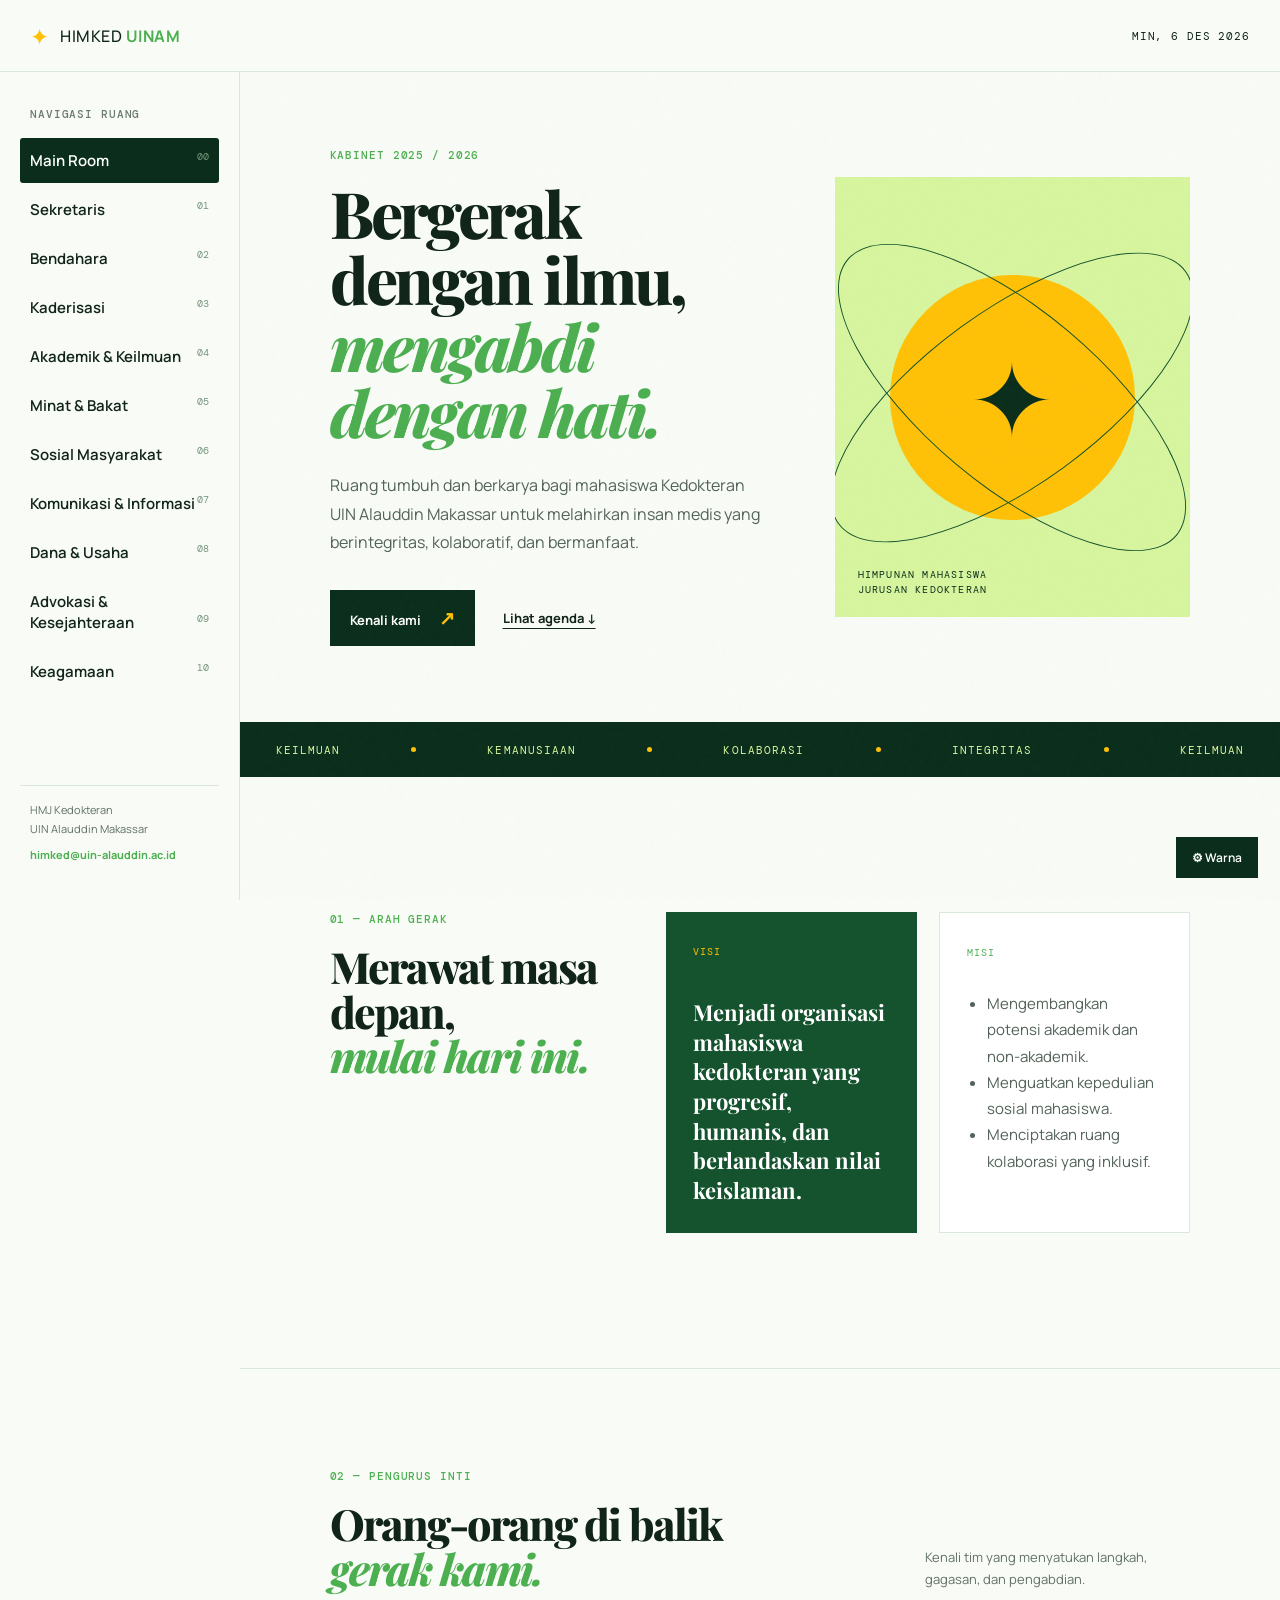
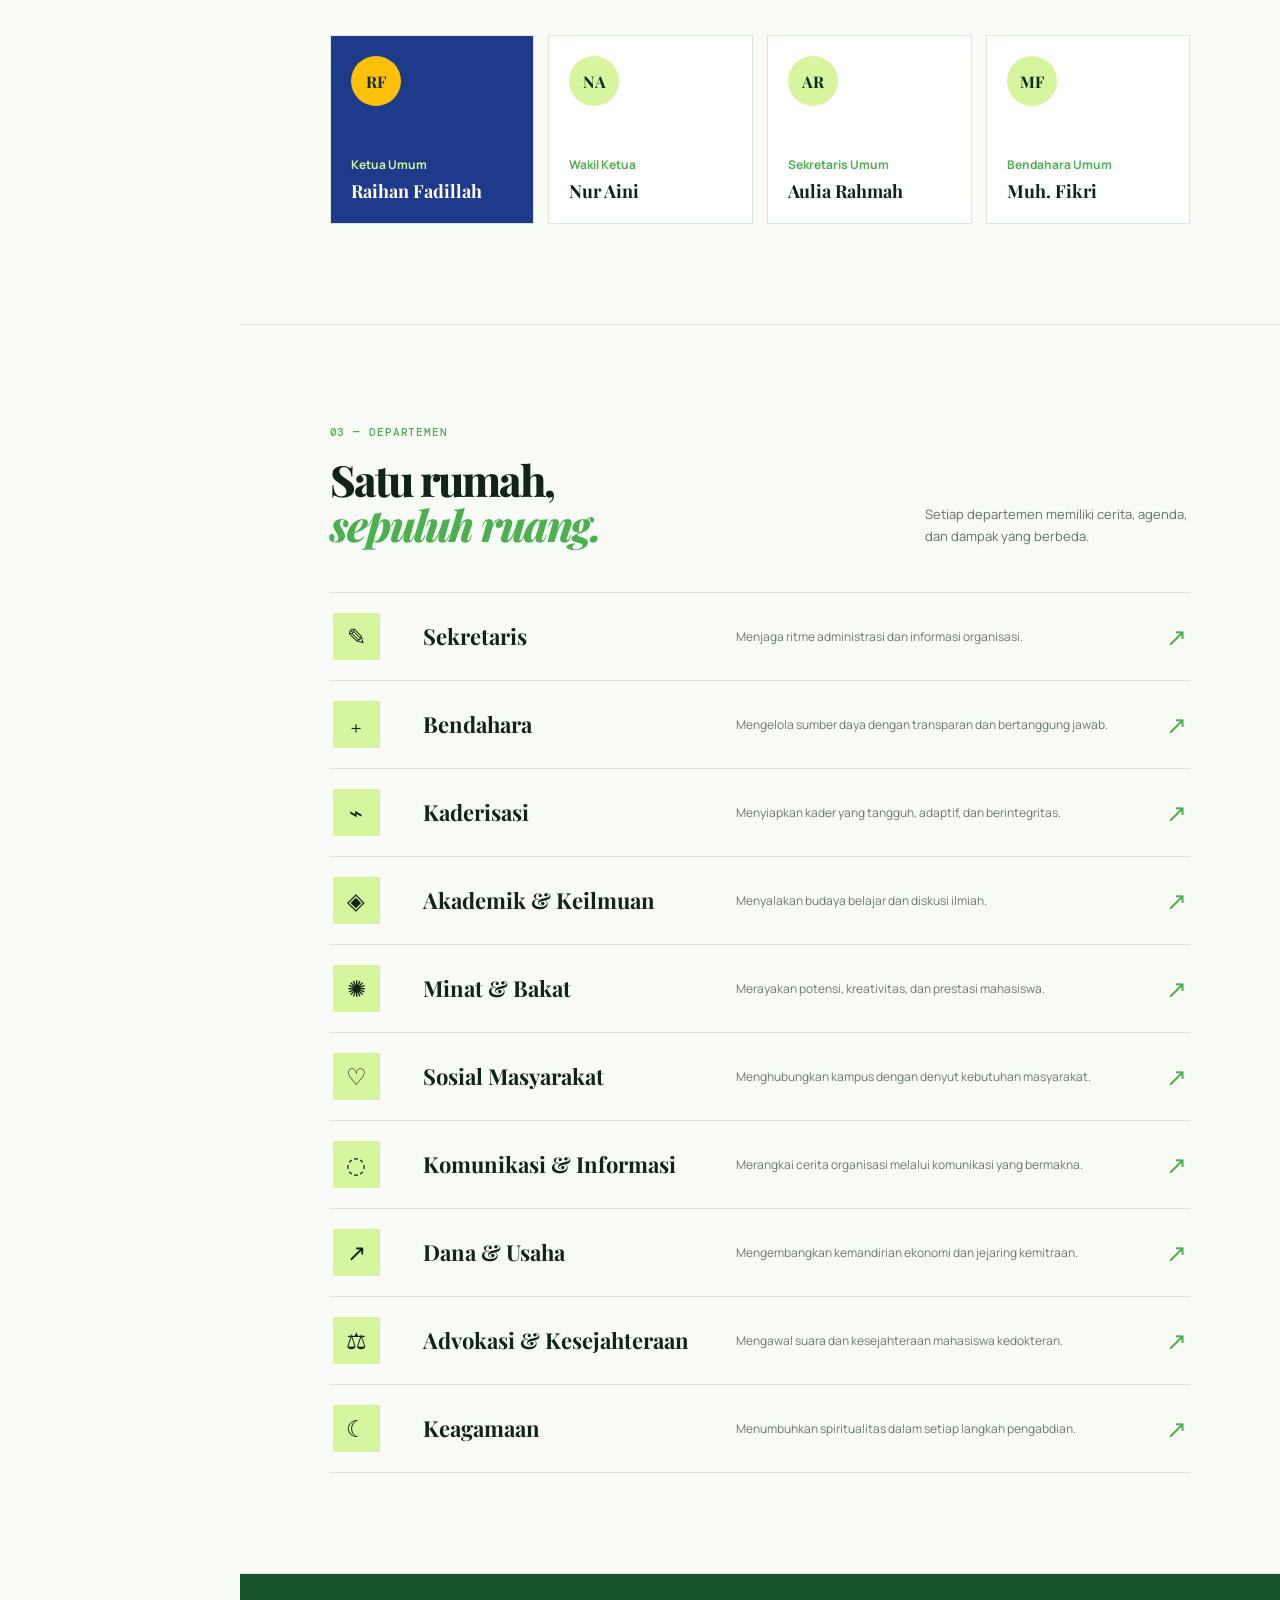
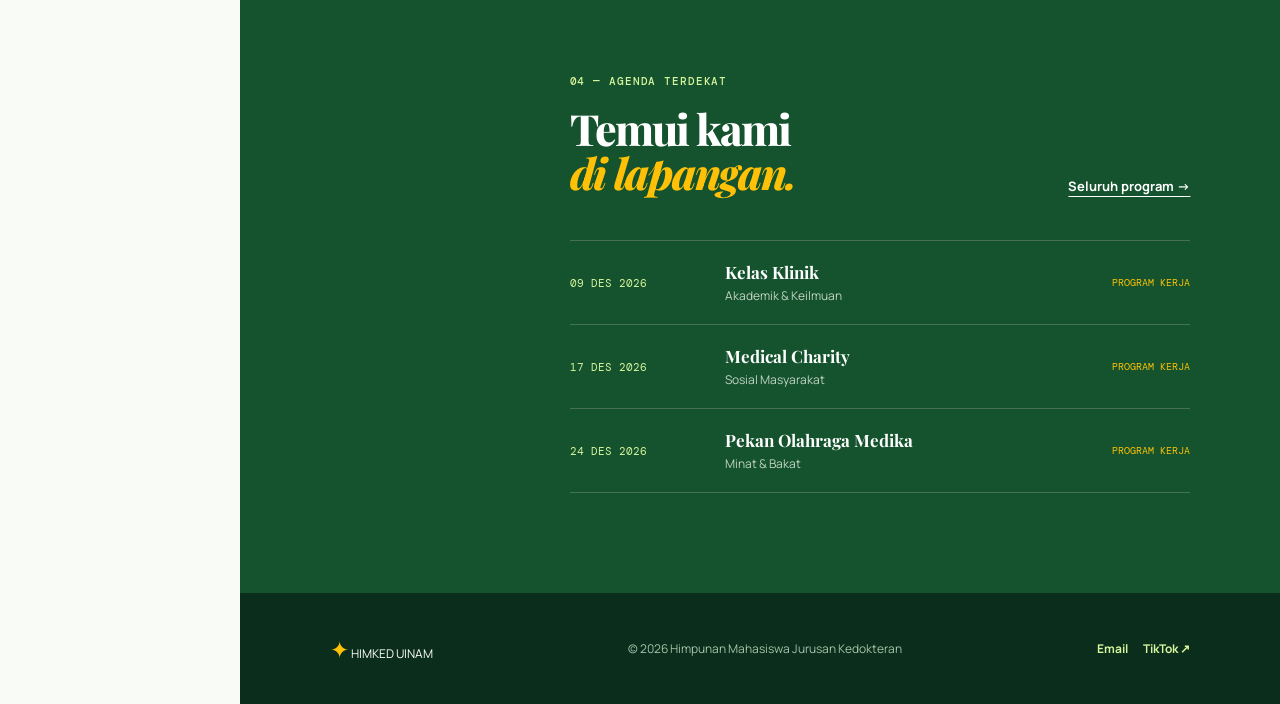
==== index.html @ 094b1446 "Create HIMKED UINAM organization portal" ====
<!doctype html>
<html lang="id">
  <head>
    <meta charset="UTF-8" />
    <meta name="viewport" content="width=device-width, initial-scale=1.0" />
    <meta name="description" content="Portal Himpunan Mahasiswa Jurusan Kedokteran UIN Alauddin Makassar." />
    <title>HIMKED UINAM — Kabinet Aksara Medika</title>
    <link rel="preconnect" href="https://fonts.googleapis.com" />
    <link rel="preconnect" href="https://fonts.gstatic.com" crossorigin />
    <link href="https://fonts.googleapis.com/css2?family=DM+Mono:wght@400;500&family=Manrope:wght@400;500;600;700;800&family=Playfair+Display:ital,wght@0,700;0,800;1,700&display=swap" rel="stylesheet" />
    <link rel="stylesheet" href="styles.css" />
  </head>
  <body>
    <div class="noise"></div>
    <header class="topbar">
      <a class="brand" href="#beranda" aria-label="HIMKED UINAM beranda">
        <span class="brand-mark">✦</span><span>HIMKED <b>UINAM</b></span>
      </a>
      <div class="top-actions">
        <span id="live-date" class="live-date"></span>
        <button class="menu-toggle" aria-label="Buka menu">☰</button>
      </div>
    </header>

    <aside class="sidebar" id="sidebar">
      <p class="eyebrow">NAVIGASI RUANG</p>
      <nav id="navigation" aria-label="Navigasi utama"></nav>
      <div class="side-footer">
        <p>HMJ Kedokteran<br />UIN Alauddin Makassar</p>
        <a href="mailto:himked@uin-alauddin.ac.id">himked@uin-alauddin.ac.id</a>
      </div>
    </aside>

    <main id="app"></main>

    <template id="home-template">
      <section class="hero section-shell">
        <div class="hero-copy">
          <p class="eyebrow">KABINET 2025 / 2026</p>
          <h1 contenteditable="true" data-key="jargon">Bergerak dengan ilmu,<br /><em>mengabdi dengan hati.</em></h1>
          <p class="intro" contenteditable="true" data-key="intro">Ruang tumbuh dan berkarya bagi mahasiswa Kedokteran UIN Alauddin Makassar untuk melahirkan insan medis yang berintegritas, kolaboratif, dan bermanfaat.</p>
          <div class="hero-links"><a class="button" href="#tentang">Kenali kami <span>↗</span></a><a class="text-link" href="#program">Lihat agenda ↓</a></div>
        </div>
        <div class="hero-art" aria-label="Ilustrasi simbol medis">
          <div class="sun"></div><div class="orbit orbit-a"></div><div class="orbit orbit-b"></div><div class="cross">✦</div>
          <p>HIMPUNAN MAHASISWA<br />JURUSAN KEDOKTERAN</p>
        </div>
      </section>
      <section class="ticker"><span>KEILMUAN</span><i></i><span>KEMANUSIAAN</span><i></i><span>KOLABORASI</span><i></i><span>INTEGRITAS</span><i></i><span>KEILMUAN</span></section>
      <section class="section-shell statement-grid" id="tentang">
        <div><p class="eyebrow">01 — ARAH GERAK</p><h2>Merawat masa depan,<br /><em>mulai hari ini.</em></h2></div>
        <div class="vision-card"><span>VISI</span><p contenteditable="true" data-key="visi">Menjadi organisasi mahasiswa kedokteran yang progresif, humanis, dan berlandaskan nilai keislaman.</p></div>
        <div class="mission-card"><span>MISI</span><ul contenteditable="true" data-key="misi"><li>Mengembangkan potensi akademik dan non-akademik.</li><li>Menguatkan kepedulian sosial mahasiswa.</li><li>Menciptakan ruang kolaborasi yang inklusif.</li></ul></div>
      </section>
      <section class="section-shell leadership" id="pengurus">
        <div class="section-head"><div><p class="eyebrow">02 — PENGURUS INTI</p><h2>Orang-orang di balik<br /><em>gerak kami.</em></h2></div><p>Kenali tim yang menyatukan langkah, gagasan, dan pengabdian.</p></div>
        <div class="leaders" id="leaders"></div>
      </section>
      <section class="section-shell departments" id="departemen">
        <div class="section-head"><div><p class="eyebrow">03 — DEPARTEMEN</p><h2>Satu rumah,<br /><em>sepuluh ruang.</em></h2></div><p>Setiap departemen memiliki cerita, agenda, dan dampak yang berbeda.</p></div>
        <div class="department-list" id="department-list"></div>
      </section>
      <section class="section-shell agenda" id="program"><div class="section-head"><div><p class="eyebrow">04 — AGENDA TERDEKAT</p><h2>Temui kami<br /><em>di lapangan.</em></h2></div><a href="#akademik" class="text-link">Seluruh program →</a></div><div class="agenda-list" id="agenda-list"></div></section>
    </template>

    <template id="department-template">
      <section class="department-hero section-shell"><a href="#beranda" class="back">← Kembali ke main room</a><div class="room-number" id="room-number"></div><div class="department-title"><div class="department-icon" id="room-icon"></div><div><p class="eyebrow" id="room-eyebrow"></p><h1 id="room-title"></h1><p id="room-description" class="intro"></p></div></div></section>
      <section class="section-shell team-section"><p class="eyebrow">PENGURUS DEPARTEMEN</p><div id="team-list" class="team-list"></div></section>
      <section class="section-shell docs-section"><div class="section-head"><div><p class="eyebrow">DOKUMENTASI PROGRAM KERJA</p><h2>Jejak karya<br /><em>kami.</em></h2></div><p>Arsip kegiatan yang terus tumbuh bersama perjalanan departemen.</p></div><div id="documentation" class="documentation"></div></section>
    </template>

    <div class="customizer"><button id="customizer-toggle" aria-expanded="false">⚙ <span>Warna</span></button><div class="color-panel" id="color-panel"><p class="eyebrow">SESUAIKAN WARNA</p><label>Forest Green <input type="color" data-color="forest" value="#14532d" /></label><label>Grass Green <input type="color" data-color="grass" value="#4caf50" /></label><label>Sunshine Yellow <input type="color" data-color="yellow" value="#ffc107" /></label><button id="reset-colors" class="reset">Atur ulang palet</button></div></div>
    <footer><div><span class="brand-mark">✦</span> HIMKED UINAM</div><p>© <span id="year"></span> Himpunan Mahasiswa Jurusan Kedokteran</p><div class="socials"><a href="mailto:himked@uin-alauddin.ac.id">Email</a><a href="https://www.tiktok.com" target="_blank" rel="noreferrer">TikTok ↗</a></div></footer>
    <script src="app.js"></script>
  </body>
</html>
---- styles.css ----
:root{--forest:#14532d;--grass:#4caf50;--lime:#d7f59e;--white:#fff;--yellow:#ffc107;--blue:#1e3a8a;--deep:#0a2e1b;--ink:#112419;--line:#dce7dc;--serif:'Playfair Display',serif;--sans:Manrope,sans-serif;--mono:'DM Mono',monospace}*{box-sizing:border-box}html{scroll-behavior:smooth}body{margin:0;background:#f8fbf6;color:var(--ink);font-family:var(--sans);font-size:15px}.noise{position:fixed;inset:0;pointer-events:none;opacity:.15;z-index:5;background-image:url("data:image/svg+xml,%3Csvg viewBox='0 0 180 180' xmlns='http://www.w3.org/2000/svg'%3E%3Cfilter id='n'%3E%3CfeTurbulence type='fractalNoise' baseFrequency='.9' numOctaves='3' stitchTiles='stitch'/%3E%3C/filter%3E%3Crect width='100%25' height='100%25' filter='url(%23n)' opacity='.12'/%3E%3C/svg%3E")}a{color:inherit;text-decoration:none}.topbar{height:72px;border-bottom:1px solid var(--line);position:fixed;inset:0 0 auto;z-index:10;background:#f8fbf6eF;backdrop-filter:blur(12px);display:flex;align-items:center;justify-content:space-between;padding:0 30px}.brand{font-size:16px;font-weight:500;letter-spacing:.03em;display:flex;gap:11px;align-items:center}.brand b{color:var(--grass)}.brand-mark{font-size:23px;color:var(--yellow)}.top-actions{display:flex;gap:25px;align-items:center}.live-date,.eyebrow{font:11px var(--mono);letter-spacing:.08em}.menu-toggle{display:none;border:0;background:transparent;font-size:22px}.sidebar{position:fixed;z-index:9;top:72px;bottom:0;width:240px;border-right:1px solid var(--line);padding:35px 20px;display:flex;flex-direction:column;background:#f8fbf6}.sidebar .eyebrow{color:#6a796d;margin:0 0 17px 10px}nav{display:flex;flex-direction:column;gap:4px}nav a{padding:12px 10px;border-radius:3px;font-weight:600;transition:.2s}nav a span{font:10px var(--mono);color:#76947c;float:right}nav a:hover,nav a.active{background:var(--deep);color:white}.side-footer{margin-top:auto;padding:15px 10px 0;border-top:1px solid var(--line);font-size:11px;line-height:1.7;color:#607065}.side-footer p{margin:0 0 8px}.side-footer a{color:var(--grass);font-weight:700}main{margin-left:240px;padding-top:72px;min-height:calc(100vh - 72px)}.section-shell{max-width:1220px;padding-left:7vw;padding-right:7vw;margin:auto}.hero{min-height:650px;display:grid;grid-template-columns:1.1fr .9fr;align-items:center;gap:70px;padding-top:70px;padding-bottom:70px}.eyebrow{color:var(--grass);font-weight:500;margin:0 0 18px}.hero h1,h1,h2{font:800 clamp(39px,5vw,72px)/1.04 var(--serif);letter-spacing:-.045em;margin:0}.hero h1 em,h2 em{color:var(--grass)}.intro{font-size:16px;line-height:1.8;color:#526258;max-width:580px;margin:25px 0}.hero-links{display:flex;align-items:center;gap:28px;margin-top:33px}.button{background:var(--deep);color:white;padding:15px 20px;font-size:13px;font-weight:700}.button span{color:var(--yellow);margin-left:15px;font-size:19px}.text-link{font-weight:700;font-size:13px;text-decoration:underline;text-underline-offset:5px}.hero-art{height:440px;background:var(--lime);position:relative;overflow:hidden;display:flex;justify-content:center;align-items:center}.sun{width:245px;height:245px;background:var(--yellow);border-radius:50%;position:absolute}.orbit{border:1px solid var(--forest);border-radius:50%;position:absolute}.orbit-a{width:430px;height:175px;transform:rotate(-36deg)}.orbit-b{width:430px;height:175px;transform:rotate(40deg)}.cross{font-size:100px;color:var(--deep);position:relative}.hero-art p{position:absolute;bottom:20px;left:23px;margin:0;font:10px/1.5 var(--mono);letter-spacing:.12em;color:var(--deep)}.ticker{background:var(--deep);color:var(--lime);height:55px;display:flex;align-items:center;justify-content:space-around;overflow:hidden;white-space:nowrap;font:11px var(--mono);letter-spacing:.1em}.ticker i{width:5px;height:5px;border-radius:50%;background:var(--yellow);flex:none}.statement-grid{padding-top:135px;padding-bottom:135px;display:grid;grid-template-columns:1.25fr 1fr 1fr;gap:22px}.statement-grid h2,.section-head h2{font-size:43px}.vision-card,.mission-card{padding:27px;min-height:260px}.vision-card{background:var(--forest);color:white}.mission-card{border:1px solid var(--line);background:white}.vision-card span,.mission-card span{font:10px var(--mono);letter-spacing:.1em;color:var(--yellow)}.mission-card span{color:var(--grass)}.vision-card p{font:700 22px/1.35 var(--serif);margin:38px 0 0}.mission-card ul{margin:30px 0 0;padding-left:20px;color:#526258;line-height:1.75}.leadership,.departments,.agenda{padding-top:100px;padding-bottom:100px;border-top:1px solid var(--line)}.section-head{display:flex;justify-content:space-between;align-items:end;margin-bottom:45px}.section-head>p{max-width:265px;color:#617065;line-height:1.7;font-size:13px;margin:0}.leaders{display:grid;grid-template-columns:repeat(4,1fr);gap:14px}.leader{background:white;border:1px solid var(--line);padding:20px}.leader:first-child{background:var(--blue);color:white}.avatar{width:50px;height:50px;background:var(--lime);border-radius:50%;display:grid;place-items:center;color:var(--deep);font:700 16px var(--serif);margin-bottom:50px}.leader:first-child .avatar{background:var(--yellow)}.leader p{margin:0;font-size:12px;color:var(--grass);font-weight:700}.leader:first-child p{color:var(--lime)}.leader h3{font:700 18px var(--serif);margin:6px 0 0}.department-list{border-top:1px solid var(--line)}.department-row{display:grid;grid-template-columns:70px 1fr 1.4fr auto;align-items:center;gap:20px;padding:20px 3px;border-bottom:1px solid var(--line);transition:.2s}.department-row:hover{padding-left:15px;background:white}.dept-symbol,.department-icon{width:47px;height:47px;display:grid;place-items:center;background:var(--lime);font-size:23px}.department-row h3{margin:0;font:700 22px var(--serif)}.department-row p{margin:0;color:#69786d;font-size:12px}.department-row .arrow{font-size:25px;color:var(--grass)}.agenda{background:var(--forest);color:white;max-width:none;padding-left:calc(7vw + 240px);padding-right:7vw}.agenda .section-head{max-width:980px;margin-left:auto;margin-right:auto}.agenda .eyebrow{color:var(--lime)}.agenda h2 em{color:var(--yellow)}.agenda .section-head>p{color:#c3d4c5}.agenda-list{max-width:980px;margin:auto;border-top:1px solid #457052}.agenda-item{display:grid;grid-template-columns:130px 1fr 180px;gap:25px;border-bottom:1px solid #457052;padding:20px 0;align-items:center}.agenda-item time{font:11px var(--mono);color:var(--lime)}.agenda-item h3{font:700 17px var(--serif);margin:0}.agenda-item p{margin:4px 0 0;color:#c3d4c5;font-size:12px}.agenda-item span{font:10px var(--mono);color:var(--yellow);text-align:right}.department-hero{padding-top:75px;padding-bottom:80px;position:relative;background:#eef7e9;max-width:none;padding-left:7vw}.back{font:11px var(--mono);color:var(--grass);font-weight:600}.room-number{font:13vw/1 var(--serif);position:absolute;right:8vw;bottom:25px;color:#d4e7cf}.department-title{display:flex;gap:25px;align-items:center;margin-top:70px;position:relative}.department-title .department-icon{width:72px;height:72px;font-size:35px;background:var(--yellow)}.department-title h1{font-size:clamp(43px,6vw,80px)}.department-title .intro{margin:10px 0 0}.team-section{padding-top:85px;padding-bottom:85px}.team-list{display:grid;grid-template-columns:repeat(3,1fr);border-top:1px solid var(--line)}.team-member{padding:27px 15px 27px 0;border-bottom:1px solid var(--line);display:flex;gap:15px;align-items:center}.mini-avatar{width:40px;height:40px;border-radius:50%;background:var(--lime);display:grid;place-items:center;font:700 14px var(--serif)}.team-member h3{margin:0;font:700 17px var(--serif)}.team-member p{margin:2px 0 0;font-size:10px;color:var(--grass);font-weight:700}.docs-section{padding-top:85px;padding-bottom:100px;background:white;max-width:none;padding-left:calc(7vw + 240px);padding-right:7vw}.docs-section .section-head,.documentation{max-width:980px;margin-left:auto;margin-right:auto}.documentation{display:grid;grid-template-columns:repeat(3,1fr);gap:16px}.doc-card{min-height:255px;padding:20px;display:flex;flex-direction:column;justify-content:end;background:var(--lime);position:relative;overflow:hidden}.doc-card:nth-child(2){background:var(--yellow)}.doc-card:nth-child(3){background:var(--blue);color:white}.doc-card:before{content:'✦';position:absolute;right:10px;top:-25px;font:120px var(--serif);opacity:.18}.doc-card span{font:10px var(--mono);position:relative}.doc-card h3{font:700 24px/1.1 var(--serif);margin:8px 0;position:relative}.doc-card p{font-size:12px;margin:0;position:relative;opacity:.75}.customizer{position:fixed;right:22px;bottom:22px;z-index:12}.customizer>button{border:0;background:var(--deep);color:white;padding:12px 16px;font:600 12px var(--sans);cursor:pointer}.color-panel{display:none;position:absolute;right:0;bottom:48px;width:205px;background:white;border:1px solid var(--line);box-shadow:0 15px 40px #1232;padding:17px}.color-panel.open{display:block}.color-panel label{display:flex;justify-content:space-between;align-items:center;font-size:11px;margin:11px 0}.color-panel input{border:0;width:28px;height:22px;padding:0}.reset{font:11px var(--sans);border:0;background:none;text-decoration:underline;padding:5px 0;cursor:pointer}footer{margin-left:240px;background:var(--deep);color:white;padding:35px 7vw;display:flex;justify-content:space-between;align-items:center;font-size:12px}footer p{color:#a7c2aa}.socials{display:flex;gap:15px;color:var(--lime);font-weight:700}[contenteditable=true]{outline:none;border-radius:2px}[contenteditable=true]:focus{box-shadow:0 0 0 2px var(--yellow);background:#ffffff18}@media(max-width:850px){.sidebar{transform:translateX(-100%);transition:.25s;width:260px}.sidebar.open{transform:none}.menu-toggle{display:block}main,footer{margin-left:0}.hero{grid-template-columns:1fr;padding-top:55px}.hero-art{height:320px}.statement-grid{grid-template-columns:1fr;padding-top:75px;padding-bottom:75px}.leaders{grid-template-columns:1fr 1fr}.department-row{grid-template-columns:50px 1fr auto}.department-row p{display:none}.agenda{padding-left:7vw}.docs-section{padding-left:7vw}.documentation{grid-template-columns:1fr}.team-list{grid-template-columns:1fr 1fr}}@media(max-width:540px){.topbar{padding:0 18px}.live-date{display:none}.section-shell{padding-left:22px;padding-right:22px}.hero{min-height:0}.hero h1{font-size:42px}.hero-art{height:260px}.section-head{display:block}.section-head>p{margin-top:17px}.leaders{grid-template-columns:1fr}.leader{display:flex;gap:15px;align-items:center}.leader .avatar{margin:0}.department-row h3{font-size:18px}.department-row{gap:9px}.agenda{padding-left:22px;padding-right:22px}.agenda-item{grid-template-columns:1fr;gap:6px}.agenda-item span{text-align:left}.department-hero{padding:55px 22px}.department-title{margin-top:50px;align-items:start}.department-title .department-icon{width:55px;height:55px;flex:none}.team-list{grid-template-columns:1fr}.docs-section{padding-left:22px;padding-right:22px}footer{padding:30px 22px;display:block}footer p{margin:15px 0}.customizer>button span{display:none}}
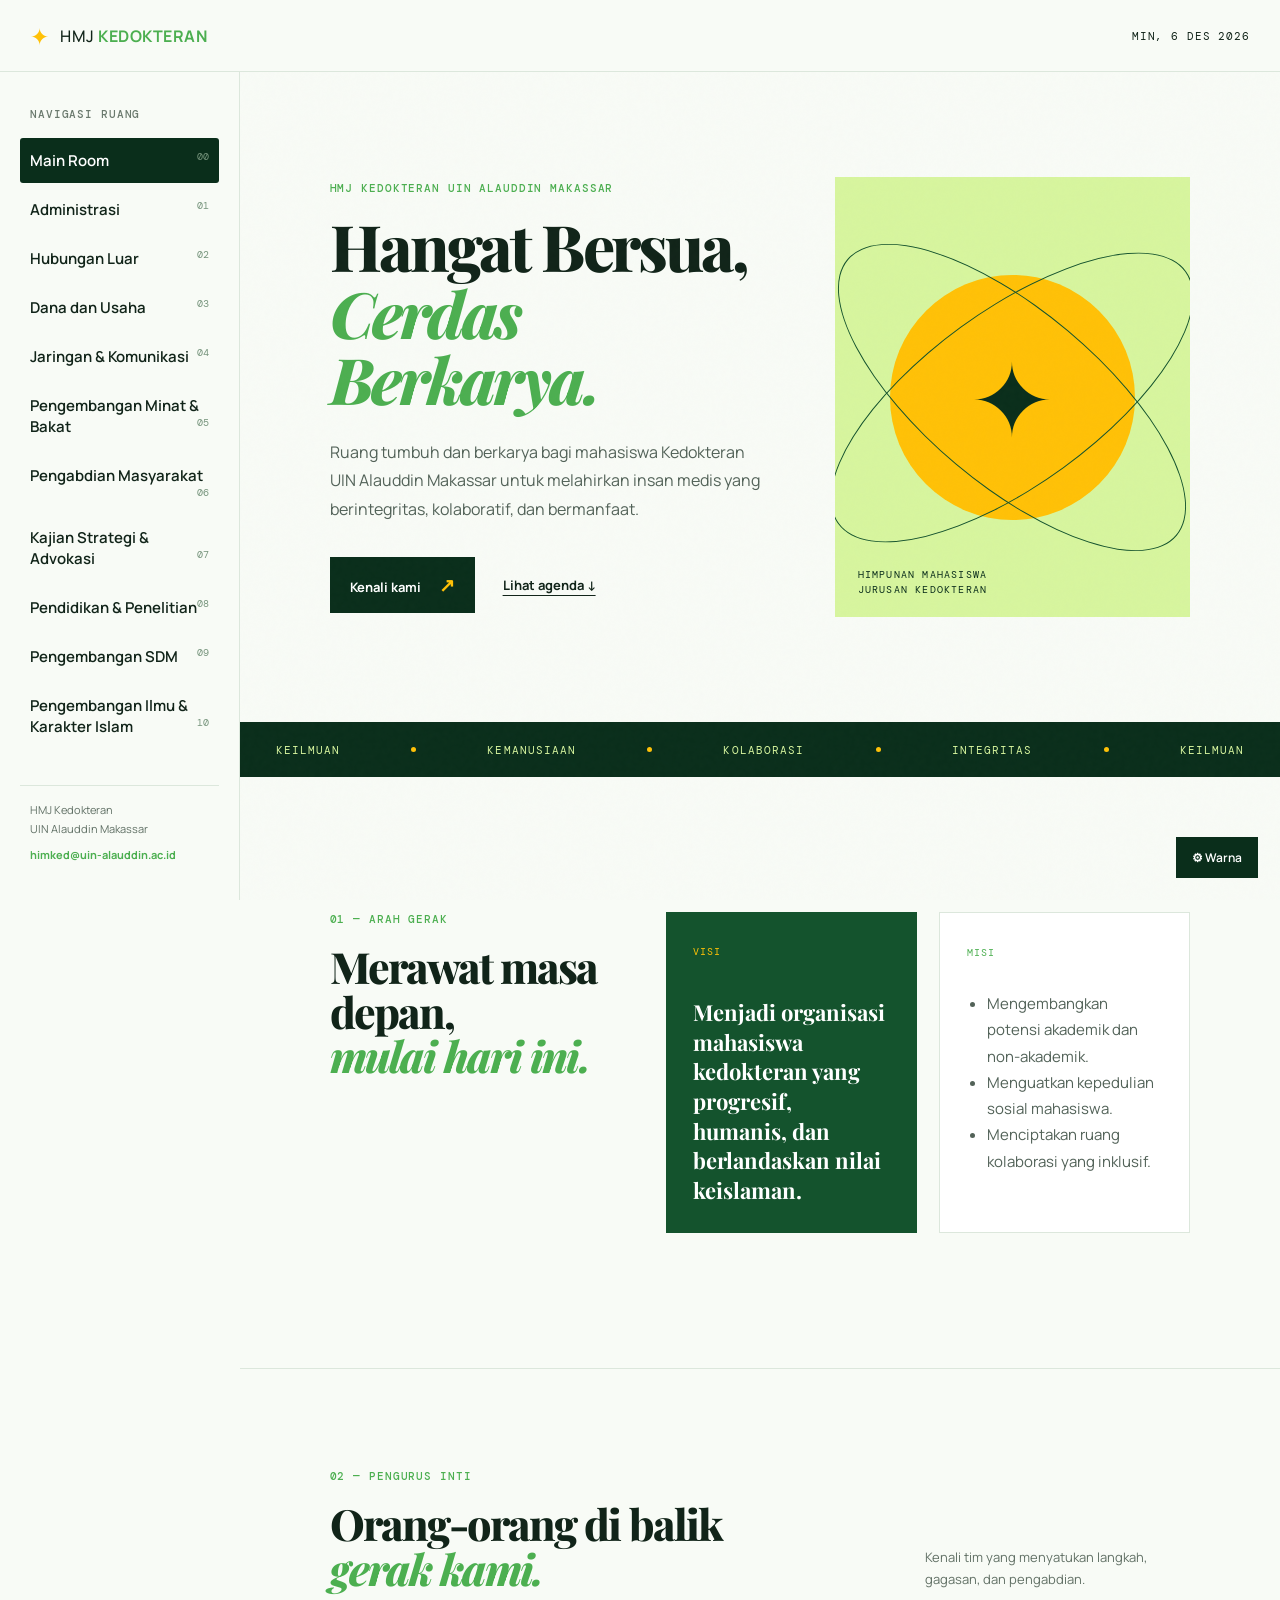
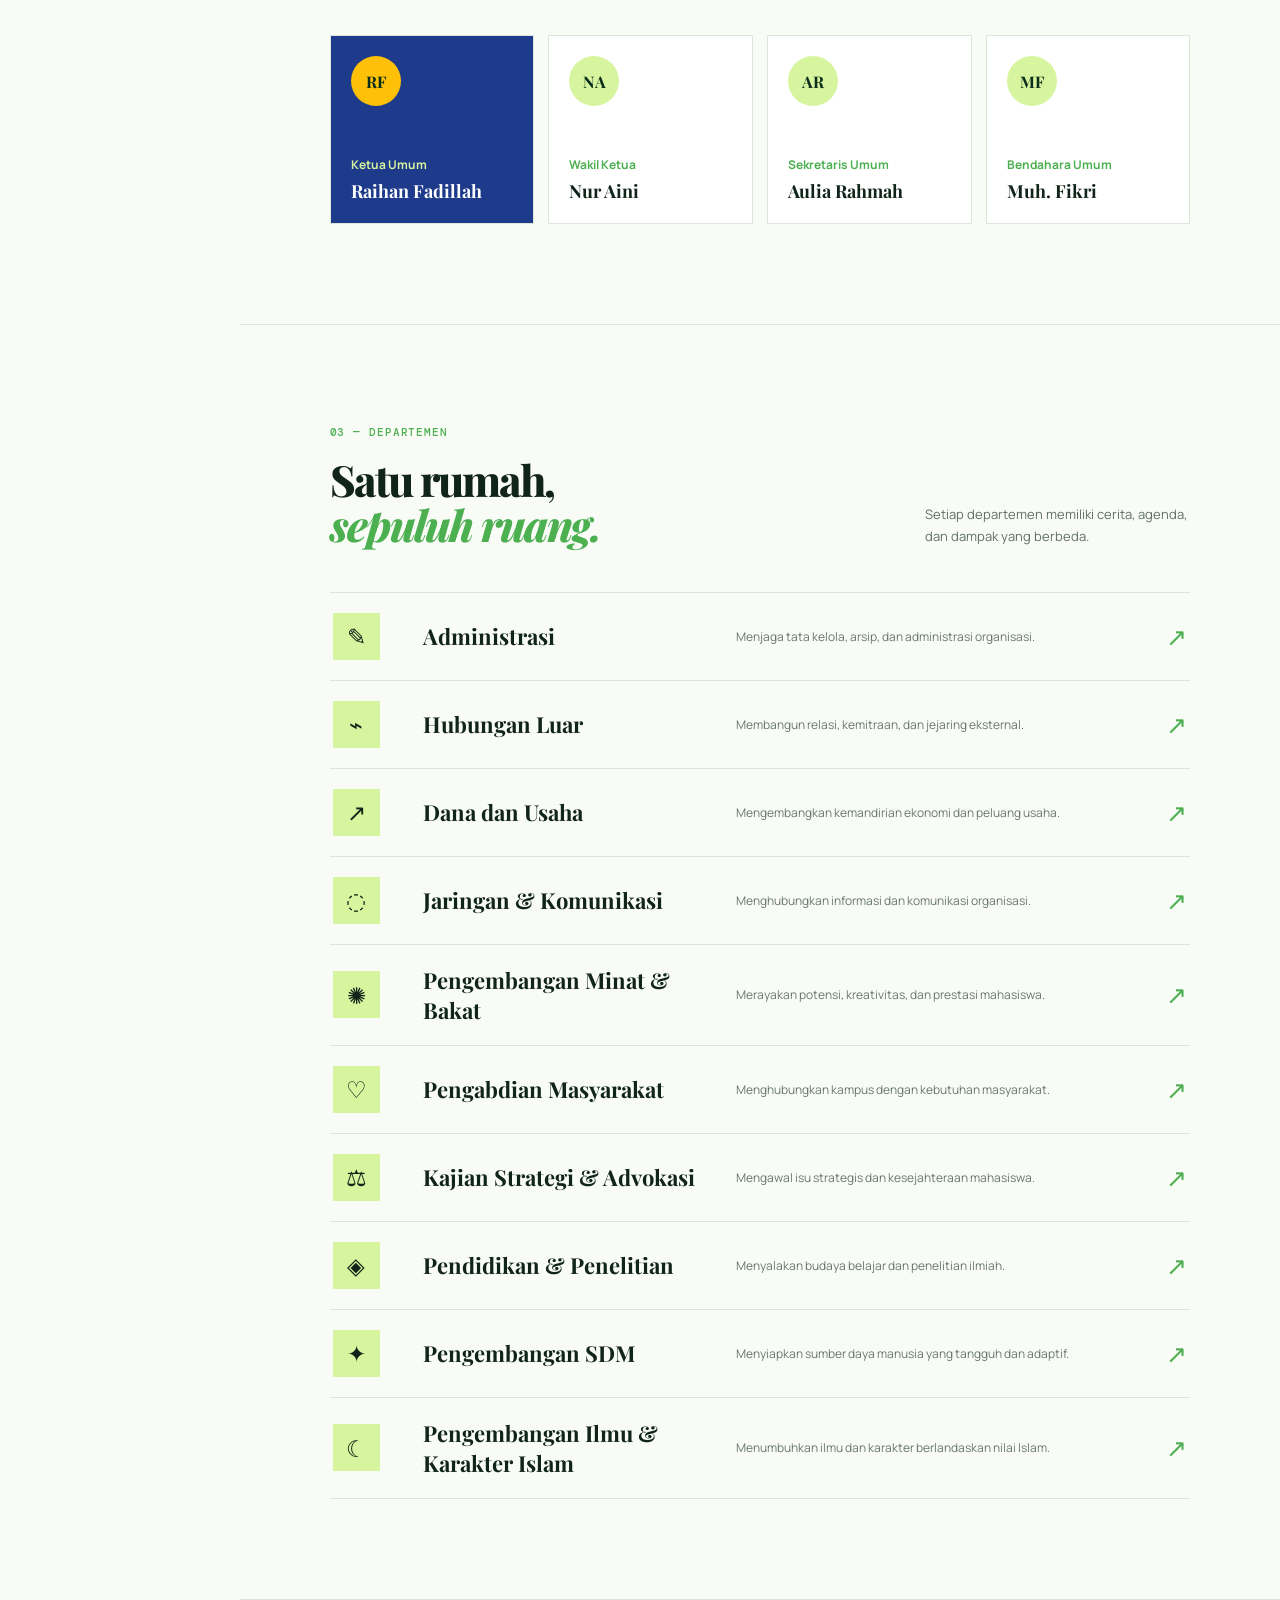
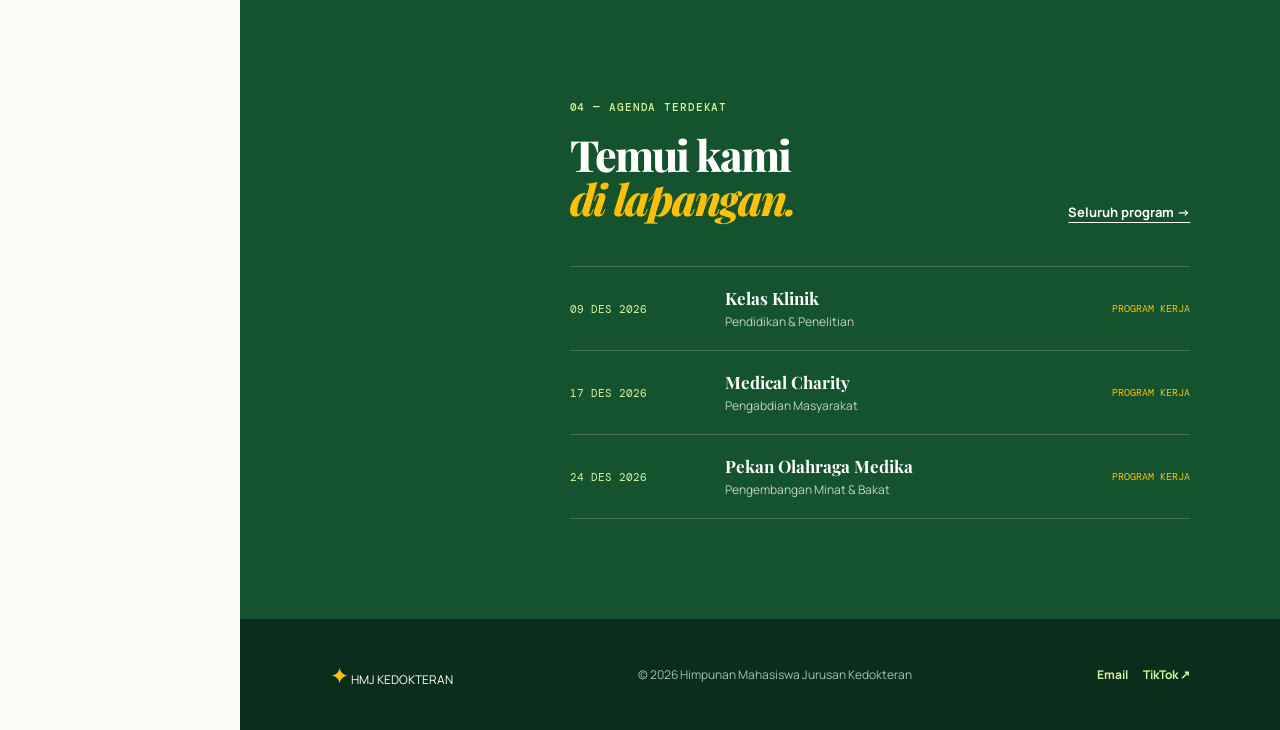
==== commit 91502461: "Update HMJ departments and homepage identity" ====
--- a/index.html
+++ b/index.html
@@ -4,7 +4,7 @@
     <meta charset="UTF-8" />
     <meta name="viewport" content="width=device-width, initial-scale=1.0" />
     <meta name="description" content="Portal Himpunan Mahasiswa Jurusan Kedokteran UIN Alauddin Makassar." />
-    <title>HIMKED UINAM — Kabinet Aksara Medika</title>
+    <title>HMJ Kedokteran UIN Alauddin Makassar</title>
     <link rel="preconnect" href="https://fonts.googleapis.com" />
     <link rel="preconnect" href="https://fonts.gstatic.com" crossorigin />
     <link href="https://fonts.googleapis.com/css2?family=DM+Mono:wght@400;500&family=Manrope:wght@400;500;600;700;800&family=Playfair+Display:ital,wght@0,700;0,800;1,700&display=swap" rel="stylesheet" />
@@ -13,8 +13,8 @@
   <body>
     <div class="noise"></div>
     <header class="topbar">
-      <a class="brand" href="#beranda" aria-label="HIMKED UINAM beranda">
-        <span class="brand-mark">✦</span><span>HIMKED <b>UINAM</b></span>
+      <a class="brand" href="#beranda" aria-label="HMJ Kedokteran UIN Alauddin Makassar beranda">
+        <span class="brand-mark">✦</span><span>HMJ <b>KEDOKTERAN</b></span>
       </a>
       <div class="top-actions">
         <span id="live-date" class="live-date"></span>
@@ -36,9 +36,9 @@
     <template id="home-template">
       <section class="hero section-shell">
         <div class="hero-copy">
-          <p class="eyebrow">KABINET 2025 / 2026</p>
-          <h1 contenteditable="true" data-key="jargon">Bergerak dengan ilmu,<br /><em>mengabdi dengan hati.</em></h1>
-          <p class="intro" contenteditable="true" data-key="intro">Ruang tumbuh dan berkarya bagi mahasiswa Kedokteran UIN Alauddin Makassar untuk melahirkan insan medis yang berintegritas, kolaboratif, dan bermanfaat.</p>
+          <p class="eyebrow">HMJ KEDOKTERAN UIN ALAUDDIN MAKASSAR</p>
+          <h1>Hangat Bersua,<br /><em>Cerdas Berkarya.</em></h1>
+          <p class="intro">Ruang tumbuh dan berkarya bagi mahasiswa Kedokteran UIN Alauddin Makassar untuk melahirkan insan medis yang berintegritas, kolaboratif, dan bermanfaat.</p>
           <div class="hero-links"><a class="button" href="#tentang">Kenali kami <span>↗</span></a><a class="text-link" href="#program">Lihat agenda ↓</a></div>
         </div>
         <div class="hero-art" aria-label="Ilustrasi simbol medis">
@@ -49,8 +49,8 @@
       <section class="ticker"><span>KEILMUAN</span><i></i><span>KEMANUSIAAN</span><i></i><span>KOLABORASI</span><i></i><span>INTEGRITAS</span><i></i><span>KEILMUAN</span></section>
       <section class="section-shell statement-grid" id="tentang">
         <div><p class="eyebrow">01 — ARAH GERAK</p><h2>Merawat masa depan,<br /><em>mulai hari ini.</em></h2></div>
-        <div class="vision-card"><span>VISI</span><p contenteditable="true" data-key="visi">Menjadi organisasi mahasiswa kedokteran yang progresif, humanis, dan berlandaskan nilai keislaman.</p></div>
-        <div class="mission-card"><span>MISI</span><ul contenteditable="true" data-key="misi"><li>Mengembangkan potensi akademik dan non-akademik.</li><li>Menguatkan kepedulian sosial mahasiswa.</li><li>Menciptakan ruang kolaborasi yang inklusif.</li></ul></div>
+        <div class="vision-card"><span>VISI</span><p>Menjadi organisasi mahasiswa kedokteran yang progresif, humanis, dan berlandaskan nilai keislaman.</p></div>
+        <div class="mission-card"><span>MISI</span><ul><li>Mengembangkan potensi akademik dan non-akademik.</li><li>Menguatkan kepedulian sosial mahasiswa.</li><li>Menciptakan ruang kolaborasi yang inklusif.</li></ul></div>
       </section>
       <section class="section-shell leadership" id="pengurus">
         <div class="section-head"><div><p class="eyebrow">02 — PENGURUS INTI</p><h2>Orang-orang di balik<br /><em>gerak kami.</em></h2></div><p>Kenali tim yang menyatukan langkah, gagasan, dan pengabdian.</p></div>
@@ -70,7 +70,7 @@
     </template>
 
     <div class="customizer"><button id="customizer-toggle" aria-expanded="false">⚙ <span>Warna</span></button><div class="color-panel" id="color-panel"><p class="eyebrow">SESUAIKAN WARNA</p><label>Forest Green <input type="color" data-color="forest" value="#14532d" /></label><label>Grass Green <input type="color" data-color="grass" value="#4caf50" /></label><label>Sunshine Yellow <input type="color" data-color="yellow" value="#ffc107" /></label><button id="reset-colors" class="reset">Atur ulang palet</button></div></div>
-    <footer><div><span class="brand-mark">✦</span> HIMKED UINAM</div><p>© <span id="year"></span> Himpunan Mahasiswa Jurusan Kedokteran</p><div class="socials"><a href="mailto:himked@uin-alauddin.ac.id">Email</a><a href="https://www.tiktok.com" target="_blank" rel="noreferrer">TikTok ↗</a></div></footer>
+    <footer><div><span class="brand-mark">✦</span> HMJ KEDOKTERAN</div><p>© <span id="year"></span> Himpunan Mahasiswa Jurusan Kedokteran</p><div class="socials"><a href="mailto:himked@uin-alauddin.ac.id">Email</a><a href="https://www.tiktok.com" target="_blank" rel="noreferrer">TikTok ↗</a></div></footer>
     <script src="app.js"></script>
   </body>
 </html>
--- a/styles.css
+++ b/styles.css
@@ -1 +1 @@
-:root{--forest:#14532d;--grass:#4caf50;--lime:#d7f59e;--white:#fff;--yellow:#ffc107;--blue:#1e3a8a;--deep:#0a2e1b;--ink:#112419;--line:#dce7dc;--serif:'Playfair Display',serif;--sans:Manrope,sans-serif;--mono:'DM Mono',monospace}*{box-sizing:border-box}html{scroll-behavior:smooth}body{margin:0;background:#f8fbf6;color:var(--ink);font-family:var(--sans);font-size:15px}.noise{position:fixed;inset:0;pointer-events:none;opacity:.15;z-index:5;background-image:url("data:image/svg+xml,%3Csvg viewBox='0 0 180 180' xmlns='http://www.w3.org/2000/svg'%3E%3Cfilter id='n'%3E%3CfeTurbulence type='fractalNoise' baseFrequency='.9' numOctaves='3' stitchTiles='stitch'/%3E%3C/filter%3E%3Crect width='100%25' height='100%25' filter='url(%23n)' opacity='.12'/%3E%3C/svg%3E")}a{color:inherit;text-decoration:none}.topbar{height:72px;border-bottom:1px solid var(--line);position:fixed;inset:0 0 auto;z-index:10;background:#f8fbf6eF;backdrop-filter:blur(12px);display:flex;align-items:center;justify-content:space-between;padding:0 30px}.brand{font-size:16px;font-weight:500;letter-spacing:.03em;display:flex;gap:11px;align-items:center}.brand b{color:var(--grass)}.brand-mark{font-size:23px;color:var(--yellow)}.top-actions{display:flex;gap:25px;align-items:center}.live-date,.eyebrow{font:11px var(--mono);letter-spacing:.08em}.menu-toggle{display:none;border:0;background:transparent;font-size:22px}.sidebar{position:fixed;z-index:9;top:72px;bottom:0;width:240px;border-right:1px solid var(--line);padding:35px 20px;display:flex;flex-direction:column;background:#f8fbf6}.sidebar .eyebrow{color:#6a796d;margin:0 0 17px 10px}nav{display:flex;flex-direction:column;gap:4px}nav a{padding:12px 10px;border-radius:3px;font-weight:600;transition:.2s}nav a span{font:10px var(--mono);color:#76947c;float:right}nav a:hover,nav a.active{background:var(--deep);color:white}.side-footer{margin-top:auto;padding:15px 10px 0;border-top:1px solid var(--line);font-size:11px;line-height:1.7;color:#607065}.side-footer p{margin:0 0 8px}.side-footer a{color:var(--grass);font-weight:700}main{margin-left:240px;padding-top:72px;min-height:calc(100vh - 72px)}.section-shell{max-width:1220px;padding-left:7vw;padding-right:7vw;margin:auto}.hero{min-height:650px;display:grid;grid-template-columns:1.1fr .9fr;align-items:center;gap:70px;padding-top:70px;padding-bottom:70px}.eyebrow{color:var(--grass);font-weight:500;margin:0 0 18px}.hero h1,h1,h2{font:800 clamp(39px,5vw,72px)/1.04 var(--serif);letter-spacing:-.045em;margin:0}.hero h1 em,h2 em{color:var(--grass)}.intro{font-size:16px;line-height:1.8;color:#526258;max-width:580px;margin:25px 0}.hero-links{display:flex;align-items:center;gap:28px;margin-top:33px}.button{background:var(--deep);color:white;padding:15px 20px;font-size:13px;font-weight:700}.button span{color:var(--yellow);margin-left:15px;font-size:19px}.text-link{font-weight:700;font-size:13px;text-decoration:underline;text-underline-offset:5px}.hero-art{height:440px;background:var(--lime);position:relative;overflow:hidden;display:flex;justify-content:center;align-items:center}.sun{width:245px;height:245px;background:var(--yellow);border-radius:50%;position:absolute}.orbit{border:1px solid var(--forest);border-radius:50%;position:absolute}.orbit-a{width:430px;height:175px;transform:rotate(-36deg)}.orbit-b{width:430px;height:175px;transform:rotate(40deg)}.cross{font-size:100px;color:var(--deep);position:relative}.hero-art p{position:absolute;bottom:20px;left:23px;margin:0;font:10px/1.5 var(--mono);letter-spacing:.12em;color:var(--deep)}.ticker{background:var(--deep);color:var(--lime);height:55px;display:flex;align-items:center;justify-content:space-around;overflow:hidden;white-space:nowrap;font:11px var(--mono);letter-spacing:.1em}.ticker i{width:5px;height:5px;border-radius:50%;background:var(--yellow);flex:none}.statement-grid{padding-top:135px;padding-bottom:135px;display:grid;grid-template-columns:1.25fr 1fr 1fr;gap:22px}.statement-grid h2,.section-head h2{font-size:43px}.vision-card,.mission-card{padding:27px;min-height:260px}.vision-card{background:var(--forest);color:white}.mission-card{border:1px solid var(--line);background:white}.vision-card span,.mission-card span{font:10px var(--mono);letter-spacing:.1em;color:var(--yellow)}.mission-card span{color:var(--grass)}.vision-card p{font:700 22px/1.35 var(--serif);margin:38px 0 0}.mission-card ul{margin:30px 0 0;padding-left:20px;color:#526258;line-height:1.75}.leadership,.departments,.agenda{padding-top:100px;padding-bottom:100px;border-top:1px solid var(--line)}.section-head{display:flex;justify-content:space-between;align-items:end;margin-bottom:45px}.section-head>p{max-width:265px;color:#617065;line-height:1.7;font-size:13px;margin:0}.leaders{display:grid;grid-template-columns:repeat(4,1fr);gap:14px}.leader{background:white;border:1px solid var(--line);padding:20px}.leader:first-child{background:var(--blue);color:white}.avatar{width:50px;height:50px;background:var(--lime);border-radius:50%;display:grid;place-items:center;color:var(--deep);font:700 16px var(--serif);margin-bottom:50px}.leader:first-child .avatar{background:var(--yellow)}.leader p{margin:0;font-size:12px;color:var(--grass);font-weight:700}.leader:first-child p{color:var(--lime)}.leader h3{font:700 18px var(--serif);margin:6px 0 0}.department-list{border-top:1px solid var(--line)}.department-row{display:grid;grid-template-columns:70px 1fr 1.4fr auto;align-items:center;gap:20px;padding:20px 3px;border-bottom:1px solid var(--line);transition:.2s}.department-row:hover{padding-left:15px;background:white}.dept-symbol,.department-icon{width:47px;height:47px;display:grid;place-items:center;background:var(--lime);font-size:23px}.department-row h3{margin:0;font:700 22px var(--serif)}.department-row p{margin:0;color:#69786d;font-size:12px}.department-row .arrow{font-size:25px;color:var(--grass)}.agenda{background:var(--forest);color:white;max-width:none;padding-left:calc(7vw + 240px);padding-right:7vw}.agenda .section-head{max-width:980px;margin-left:auto;margin-right:auto}.agenda .eyebrow{color:var(--lime)}.agenda h2 em{color:var(--yellow)}.agenda .section-head>p{color:#c3d4c5}.agenda-list{max-width:980px;margin:auto;border-top:1px solid #457052}.agenda-item{display:grid;grid-template-columns:130px 1fr 180px;gap:25px;border-bottom:1px solid #457052;padding:20px 0;align-items:center}.agenda-item time{font:11px var(--mono);color:var(--lime)}.agenda-item h3{font:700 17px var(--serif);margin:0}.agenda-item p{margin:4px 0 0;color:#c3d4c5;font-size:12px}.agenda-item span{font:10px var(--mono);color:var(--yellow);text-align:right}.department-hero{padding-top:75px;padding-bottom:80px;position:relative;background:#eef7e9;max-width:none;padding-left:7vw}.back{font:11px var(--mono);color:var(--grass);font-weight:600}.room-number{font:13vw/1 var(--serif);position:absolute;right:8vw;bottom:25px;color:#d4e7cf}.department-title{display:flex;gap:25px;align-items:center;margin-top:70px;position:relative}.department-title .department-icon{width:72px;height:72px;font-size:35px;background:var(--yellow)}.department-title h1{font-size:clamp(43px,6vw,80px)}.department-title .intro{margin:10px 0 0}.team-section{padding-top:85px;padding-bottom:85px}.team-list{display:grid;grid-template-columns:repeat(3,1fr);border-top:1px solid var(--line)}.team-member{padding:27px 15px 27px 0;border-bottom:1px solid var(--line);display:flex;gap:15px;align-items:center}.mini-avatar{width:40px;height:40px;border-radius:50%;background:var(--lime);display:grid;place-items:center;font:700 14px var(--serif)}.team-member h3{margin:0;font:700 17px var(--serif)}.team-member p{margin:2px 0 0;font-size:10px;color:var(--grass);font-weight:700}.docs-section{padding-top:85px;padding-bottom:100px;background:white;max-width:none;padding-left:calc(7vw + 240px);padding-right:7vw}.docs-section .section-head,.documentation{max-width:980px;margin-left:auto;margin-right:auto}.documentation{display:grid;grid-template-columns:repeat(3,1fr);gap:16px}.doc-card{min-height:255px;padding:20px;display:flex;flex-direction:column;justify-content:end;background:var(--lime);position:relative;overflow:hidden}.doc-card:nth-child(2){background:var(--yellow)}.doc-card:nth-child(3){background:var(--blue);color:white}.doc-card:before{content:'✦';position:absolute;right:10px;top:-25px;font:120px var(--serif);opacity:.18}.doc-card span{font:10px var(--mono);position:relative}.doc-card h3{font:700 24px/1.1 var(--serif);margin:8px 0;position:relative}.doc-card p{font-size:12px;margin:0;position:relative;opacity:.75}.customizer{position:fixed;right:22px;bottom:22px;z-index:12}.customizer>button{border:0;background:var(--deep);color:white;padding:12px 16px;font:600 12px var(--sans);cursor:pointer}.color-panel{display:none;position:absolute;right:0;bottom:48px;width:205px;background:white;border:1px solid var(--line);box-shadow:0 15px 40px #1232;padding:17px}.color-panel.open{display:block}.color-panel label{display:flex;justify-content:space-between;align-items:center;font-size:11px;margin:11px 0}.color-panel input{border:0;width:28px;height:22px;padding:0}.reset{font:11px var(--sans);border:0;background:none;text-decoration:underline;padding:5px 0;cursor:pointer}footer{margin-left:240px;background:var(--deep);color:white;padding:35px 7vw;display:flex;justify-content:space-between;align-items:center;font-size:12px}footer p{color:#a7c2aa}.socials{display:flex;gap:15px;color:var(--lime);font-weight:700}[contenteditable=true]{outline:none;border-radius:2px}[contenteditable=true]:focus{box-shadow:0 0 0 2px var(--yellow);background:#ffffff18}@media(max-width:850px){.sidebar{transform:translateX(-100%);transition:.25s;width:260px}.sidebar.open{transform:none}.menu-toggle{display:block}main,footer{margin-left:0}.hero{grid-template-columns:1fr;padding-top:55px}.hero-art{height:320px}.statement-grid{grid-template-columns:1fr;padding-top:75px;padding-bottom:75px}.leaders{grid-template-columns:1fr 1fr}.department-row{grid-template-columns:50px 1fr auto}.department-row p{display:none}.agenda{padding-left:7vw}.docs-section{padding-left:7vw}.documentation{grid-template-columns:1fr}.team-list{grid-template-columns:1fr 1fr}}@media(max-width:540px){.topbar{padding:0 18px}.live-date{display:none}.section-shell{padding-left:22px;padding-right:22px}.hero{min-height:0}.hero h1{font-size:42px}.hero-art{height:260px}.section-head{display:block}.section-head>p{margin-top:17px}.leaders{grid-template-columns:1fr}.leader{display:flex;gap:15px;align-items:center}.leader .avatar{margin:0}.department-row h3{font-size:18px}.department-row{gap:9px}.agenda{padding-left:22px;padding-right:22px}.agenda-item{grid-template-columns:1fr;gap:6px}.agenda-item span{text-align:left}.department-hero{padding:55px 22px}.department-title{margin-top:50px;align-items:start}.department-title .department-icon{width:55px;height:55px;flex:none}.team-list{grid-template-columns:1fr}.docs-section{padding-left:22px;padding-right:22px}footer{padding:30px 22px;display:block}footer p{margin:15px 0}.customizer>button span{display:none}}
+:root{--forest:#14532d;--grass:#4caf50;--lime:#d7f59e;--white:#fff;--yellow:#ffc107;--blue:#1e3a8a;--deep:#0a2e1b;--ink:#112419;--line:#dce7dc;--serif:'Playfair Display',serif;--sans:Manrope,sans-serif;--mono:'DM Mono',monospace}*{box-sizing:border-box}html{scroll-behavior:smooth}body{margin:0;background:#f8fbf6;color:var(--ink);font-family:var(--sans);font-size:15px}.noise{position:fixed;inset:0;pointer-events:none;opacity:.15;z-index:5;background-image:url("data:image/svg+xml,%3Csvg viewBox='0 0 180 180' xmlns='http://www.w3.org/2000/svg'%3E%3Cfilter id='n'%3E%3CfeTurbulence type='fractalNoise' baseFrequency='.9' numOctaves='3' stitchTiles='stitch'/%3E%3C/filter%3E%3Crect width='100%25' height='100%25' filter='url(%23n)' opacity='.12'/%3E%3C/svg%3E")}a{color:inherit;text-decoration:none}.topbar{height:72px;border-bottom:1px solid var(--line);position:fixed;inset:0 0 auto;z-index:10;background:#f8fbf6eF;backdrop-filter:blur(12px);display:flex;align-items:center;justify-content:space-between;padding:0 30px}.brand{font-size:16px;font-weight:500;letter-spacing:.03em;display:flex;gap:11px;align-items:center}.brand b{color:var(--grass)}.brand-mark{font-size:23px;color:var(--yellow)}.top-actions{display:flex;gap:25px;align-items:center}.live-date,.eyebrow{font:11px var(--mono);letter-spacing:.08em}.menu-toggle{display:none;border:0;background:transparent;font-size:22px}.sidebar{position:fixed;z-index:9;top:72px;bottom:0;width:240px;border-right:1px solid var(--line);padding:35px 20px;display:flex;flex-direction:column;background:#f8fbf6}.sidebar .eyebrow{color:#6a796d;margin:0 0 17px 10px}nav{display:flex;flex-direction:column;gap:4px}nav a{padding:12px 10px;border-radius:3px;font-weight:600;transition:.2s}nav a span{font:10px var(--mono);color:#76947c;float:right}nav a:hover,nav a.active{background:var(--deep);color:white}.side-footer{margin-top:auto;padding:15px 10px 0;border-top:1px solid var(--line);font-size:11px;line-height:1.7;color:#607065}.side-footer p{margin:0 0 8px}.side-footer a{color:var(--grass);font-weight:700}main{margin-left:240px;padding-top:72px;min-height:calc(100vh - 72px)}.section-shell{max-width:1220px;padding-left:7vw;padding-right:7vw;margin:auto}.hero{min-height:650px;display:grid;grid-template-columns:1.1fr .9fr;align-items:center;gap:70px;padding-top:70px;padding-bottom:70px}.eyebrow{color:var(--grass);font-weight:500;margin:0 0 18px}.hero h1,h1,h2{font:800 clamp(39px,5vw,72px)/1.04 var(--serif);letter-spacing:-.045em;margin:0}.hero h1 em,h2 em{color:var(--grass)}.intro{font-size:16px;line-height:1.8;color:#526258;max-width:580px;margin:25px 0}.hero-links{display:flex;align-items:center;gap:28px;margin-top:33px}.button{background:var(--deep);color:white;padding:15px 20px;font-size:13px;font-weight:700}.button span{color:var(--yellow);margin-left:15px;font-size:19px}.text-link{font-weight:700;font-size:13px;text-decoration:underline;text-underline-offset:5px}.hero-art{height:440px;background:var(--lime);position:relative;overflow:hidden;display:flex;justify-content:center;align-items:center}.sun{width:245px;height:245px;background:var(--yellow);border-radius:50%;position:absolute}.orbit{border:1px solid var(--forest);border-radius:50%;position:absolute}.orbit-a{width:430px;height:175px;transform:rotate(-36deg)}.orbit-b{width:430px;height:175px;transform:rotate(40deg)}.cross{font-size:100px;color:var(--deep);position:relative}.hero-art p{position:absolute;bottom:20px;left:23px;margin:0;font:10px/1.5 var(--mono);letter-spacing:.12em;color:var(--deep)}.ticker{background:var(--deep);color:var(--lime);height:55px;display:flex;align-items:center;justify-content:space-around;overflow:hidden;white-space:nowrap;font:11px var(--mono);letter-spacing:.1em}.ticker i{width:5px;height:5px;border-radius:50%;background:var(--yellow);flex:none}.statement-grid{padding-top:135px;padding-bottom:135px;display:grid;grid-template-columns:1.25fr 1fr 1fr;gap:22px}.statement-grid h2,.section-head h2{font-size:43px}.vision-card,.mission-card{padding:27px;min-height:260px}.vision-card{background:var(--forest);color:white}.mission-card{border:1px solid var(--line);background:white}.vision-card span,.mission-card span{font:10px var(--mono);letter-spacing:.1em;color:var(--yellow)}.mission-card span{color:var(--grass)}.vision-card p{font:700 22px/1.35 var(--serif);margin:38px 0 0}.mission-card ul{margin:30px 0 0;padding-left:20px;color:#526258;line-height:1.75}.leadership,.departments,.agenda{padding-top:100px;padding-bottom:100px;border-top:1px solid var(--line)}.section-head{display:flex;justify-content:space-between;align-items:end;margin-bottom:45px}.section-head>p{max-width:265px;color:#617065;line-height:1.7;font-size:13px;margin:0}.leaders{display:grid;grid-template-columns:repeat(4,1fr);gap:14px}.leader{background:white;border:1px solid var(--line);padding:20px}.leader:first-child{background:var(--blue);color:white}.avatar{width:50px;height:50px;background:var(--lime);border-radius:50%;display:grid;place-items:center;color:var(--deep);font:700 16px var(--serif);margin-bottom:50px}.leader:first-child .avatar{background:var(--yellow)}.leader p{margin:0;font-size:12px;color:var(--grass);font-weight:700}.leader:first-child p{color:var(--lime)}.leader h3{font:700 18px var(--serif);margin:6px 0 0}.department-list{border-top:1px solid var(--line)}.department-row{display:grid;grid-template-columns:70px 1fr 1.4fr auto;align-items:center;gap:20px;padding:20px 3px;border-bottom:1px solid var(--line);transition:.2s}.department-row:hover{padding-left:15px;background:white}.dept-symbol,.department-icon{width:47px;height:47px;display:grid;place-items:center;background:var(--lime);font-size:23px}.department-row h3{margin:0;font:700 22px var(--serif)}.department-row p{margin:0;color:#69786d;font-size:12px}.department-row .arrow{font-size:25px;color:var(--grass)}.agenda{background:var(--forest);color:white;max-width:none;padding-left:calc(7vw + 240px);padding-right:7vw}.agenda .section-head{max-width:980px;margin-left:auto;margin-right:auto}.agenda .eyebrow{color:var(--lime)}.agenda h2 em{color:var(--yellow)}.agenda .section-head>p{color:#c3d4c5}.agenda-list{max-width:980px;margin:auto;border-top:1px solid #457052}.agenda-item{display:grid;grid-template-columns:130px 1fr 180px;gap:25px;border-bottom:1px solid #457052;padding:20px 0;align-items:center}.agenda-item time{font:11px var(--mono);color:var(--lime)}.agenda-item h3{font:700 17px var(--serif);margin:0}.agenda-item p{margin:4px 0 0;color:#c3d4c5;font-size:12px}.agenda-item span{font:10px var(--mono);color:var(--yellow);text-align:right}.department-hero{padding-top:75px;padding-bottom:80px;position:relative;background:#eef7e9;max-width:none;padding-left:7vw}.back{font:11px var(--mono);color:var(--grass);font-weight:600}.room-number{font:13vw/1 var(--serif);position:absolute;right:8vw;bottom:25px;color:#d4e7cf}.department-title{display:flex;gap:25px;align-items:center;margin-top:70px;position:relative}.department-title .department-icon{width:72px;height:72px;font-size:35px;background:var(--yellow)}.department-title h1{font-size:clamp(43px,6vw,80px)}.department-title .intro{margin:10px 0 0}.team-section{padding-top:85px;padding-bottom:85px}.team-list{display:grid;grid-template-columns:repeat(3,1fr);border-top:1px solid var(--line)}.team-member{padding:27px 15px 27px 0;border-bottom:1px solid var(--line);display:flex;gap:15px;align-items:center}.mini-avatar{width:40px;height:40px;border-radius:50%;background:var(--lime);display:grid;place-items:center;font:700 14px var(--serif)}.team-member h3{margin:0;font:700 17px var(--serif)}.team-member p{margin:2px 0 0;font-size:10px;color:var(--grass);font-weight:700}.docs-section{padding-top:85px;padding-bottom:100px;background:white;max-width:none;padding-left:calc(7vw + 240px);padding-right:7vw}.docs-section .section-head,.documentation{max-width:980px;margin-left:auto;margin-right:auto}.documentation{display:grid;grid-template-columns:repeat(3,1fr);gap:16px}.doc-card{min-height:255px;padding:20px;display:flex;flex-direction:column;justify-content:end;background:var(--lime);position:relative;overflow:hidden}.doc-card:nth-child(2){background:var(--yellow)}.doc-card:nth-child(3){background:var(--blue);color:white}.doc-card:before{content:'✦';position:absolute;right:10px;top:-25px;font:120px var(--serif);opacity:.18}.doc-card span{font:10px var(--mono);position:relative}.doc-card h3{font:700 24px/1.1 var(--serif);margin:8px 0;position:relative}.doc-card p{font-size:12px;margin:0;position:relative;opacity:.75}.customizer{position:fixed;right:22px;bottom:22px;z-index:12}.customizer>button{border:0;background:var(--deep);color:white;padding:12px 16px;font:600 12px var(--sans);cursor:pointer}.color-panel{display:none;position:absolute;right:0;bottom:48px;width:205px;background:white;border:1px solid var(--line);box-shadow:0 15px 40px #1232;padding:17px}.color-panel.open{display:block}.color-panel label{display:flex;justify-content:space-between;align-items:center;font-size:11px;margin:11px 0}.color-panel input{border:0;width:28px;height:22px;padding:0}.reset{font:11px var(--sans);border:0;background:none;text-decoration:underline;padding:5px 0;cursor:pointer}footer{margin-left:240px;background:var(--deep);color:white;padding:35px 7vw;display:flex;justify-content:space-between;align-items:center;font-size:12px}footer p{color:#a7c2aa}.socials{display:flex;gap:15px;color:var(--lime);font-weight:700}@media(max-width:850px){.sidebar{transform:translateX(-100%);transition:.25s;width:260px}.sidebar.open{transform:none}.menu-toggle{display:block}main,footer{margin-left:0}.hero{grid-template-columns:1fr;padding-top:55px}.hero-art{height:320px}.statement-grid{grid-template-columns:1fr;padding-top:75px;padding-bottom:75px}.leaders{grid-template-columns:1fr 1fr}.department-row{grid-template-columns:50px 1fr auto}.department-row p{display:none}.agenda{padding-left:7vw}.docs-section{padding-left:7vw}.documentation{grid-template-columns:1fr}.team-list{grid-template-columns:1fr 1fr}}@media(max-width:540px){.topbar{padding:0 18px}.live-date{display:none}.section-shell{padding-left:22px;padding-right:22px}.hero{min-height:0}.hero h1{font-size:42px}.hero-art{height:260px}.section-head{display:block}.section-head>p{margin-top:17px}.leaders{grid-template-columns:1fr}.leader{display:flex;gap:15px;align-items:center}.leader .avatar{margin:0}.department-row h3{font-size:18px}.department-row{gap:9px}.agenda{padding-left:22px;padding-right:22px}.agenda-item{grid-template-columns:1fr;gap:6px}.agenda-item span{text-align:left}.department-hero{padding:55px 22px}.department-title{margin-top:50px;align-items:start}.department-title .department-icon{width:55px;height:55px;flex:none}.team-list{grid-template-columns:1fr}.docs-section{padding-left:22px;padding-right:22px}footer{padding:30px 22px;display:block}footer p{margin:15px 0}.customizer>button span{display:none}}
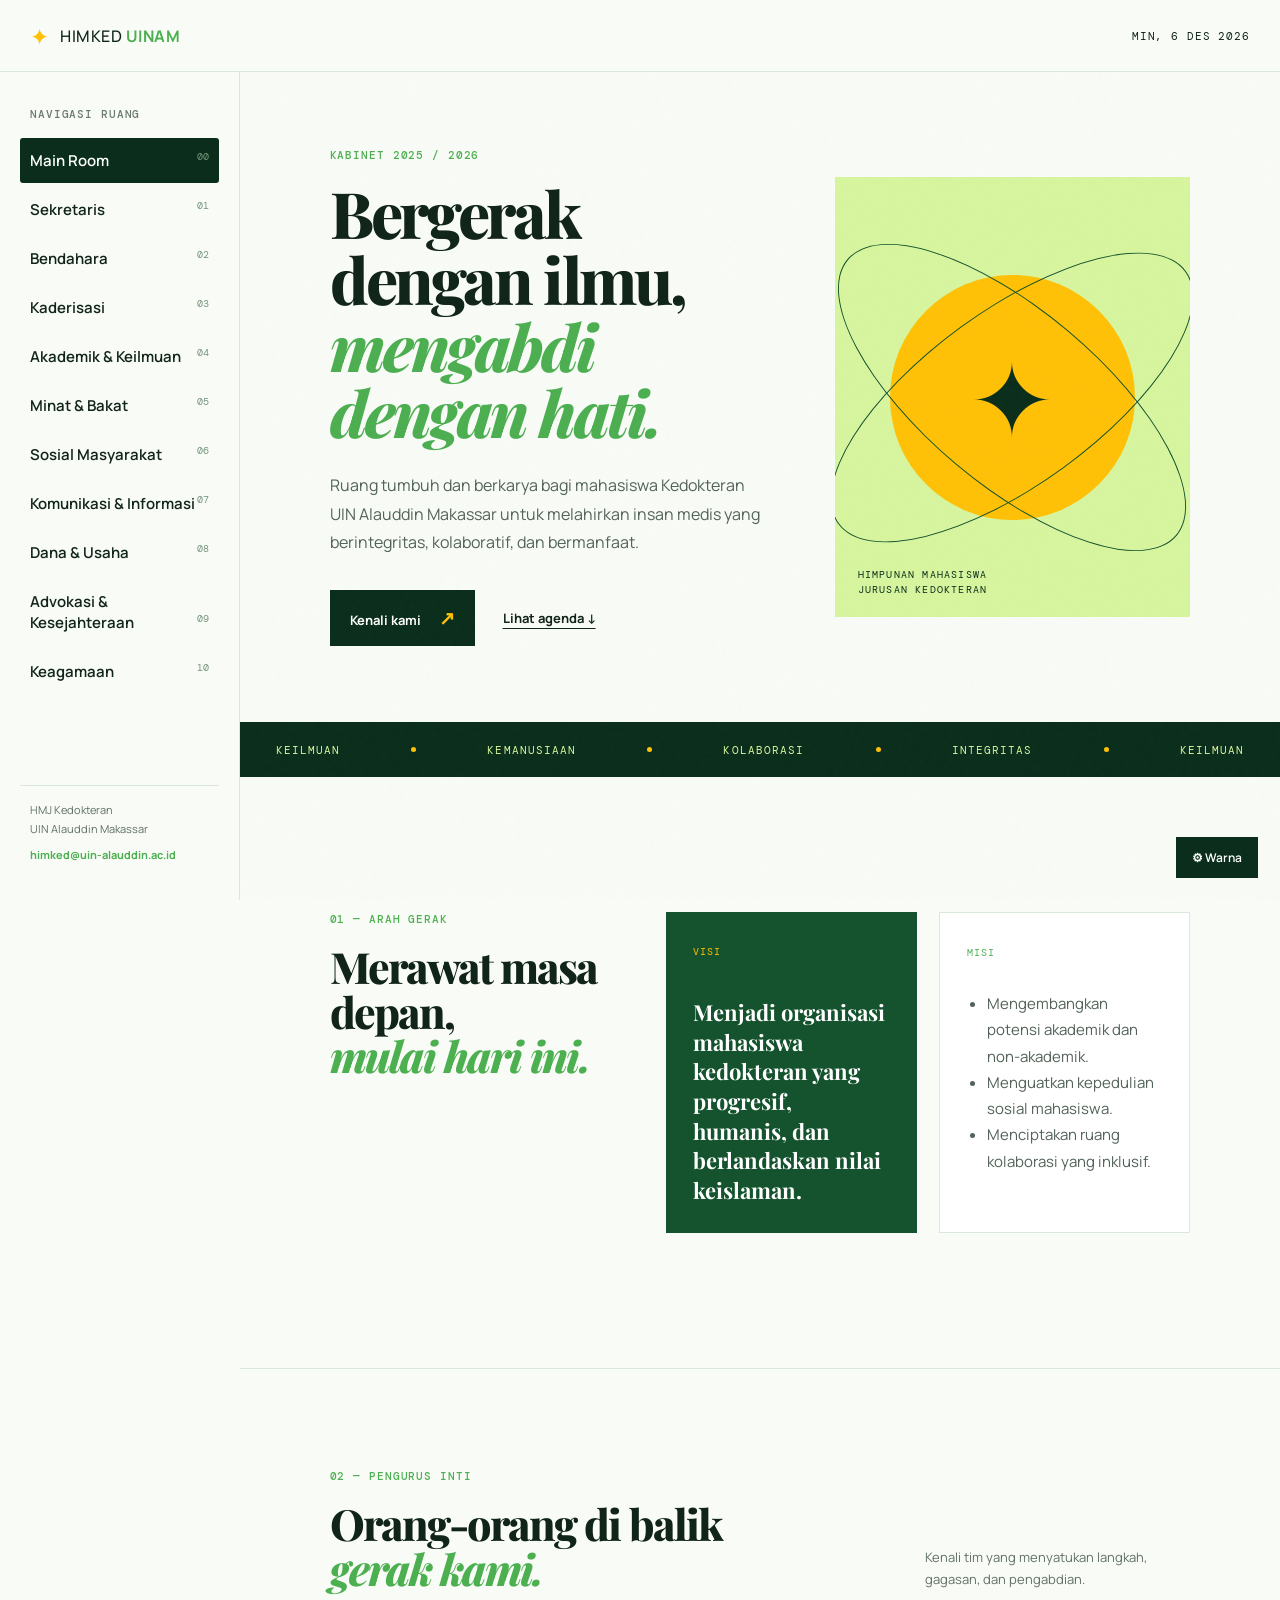
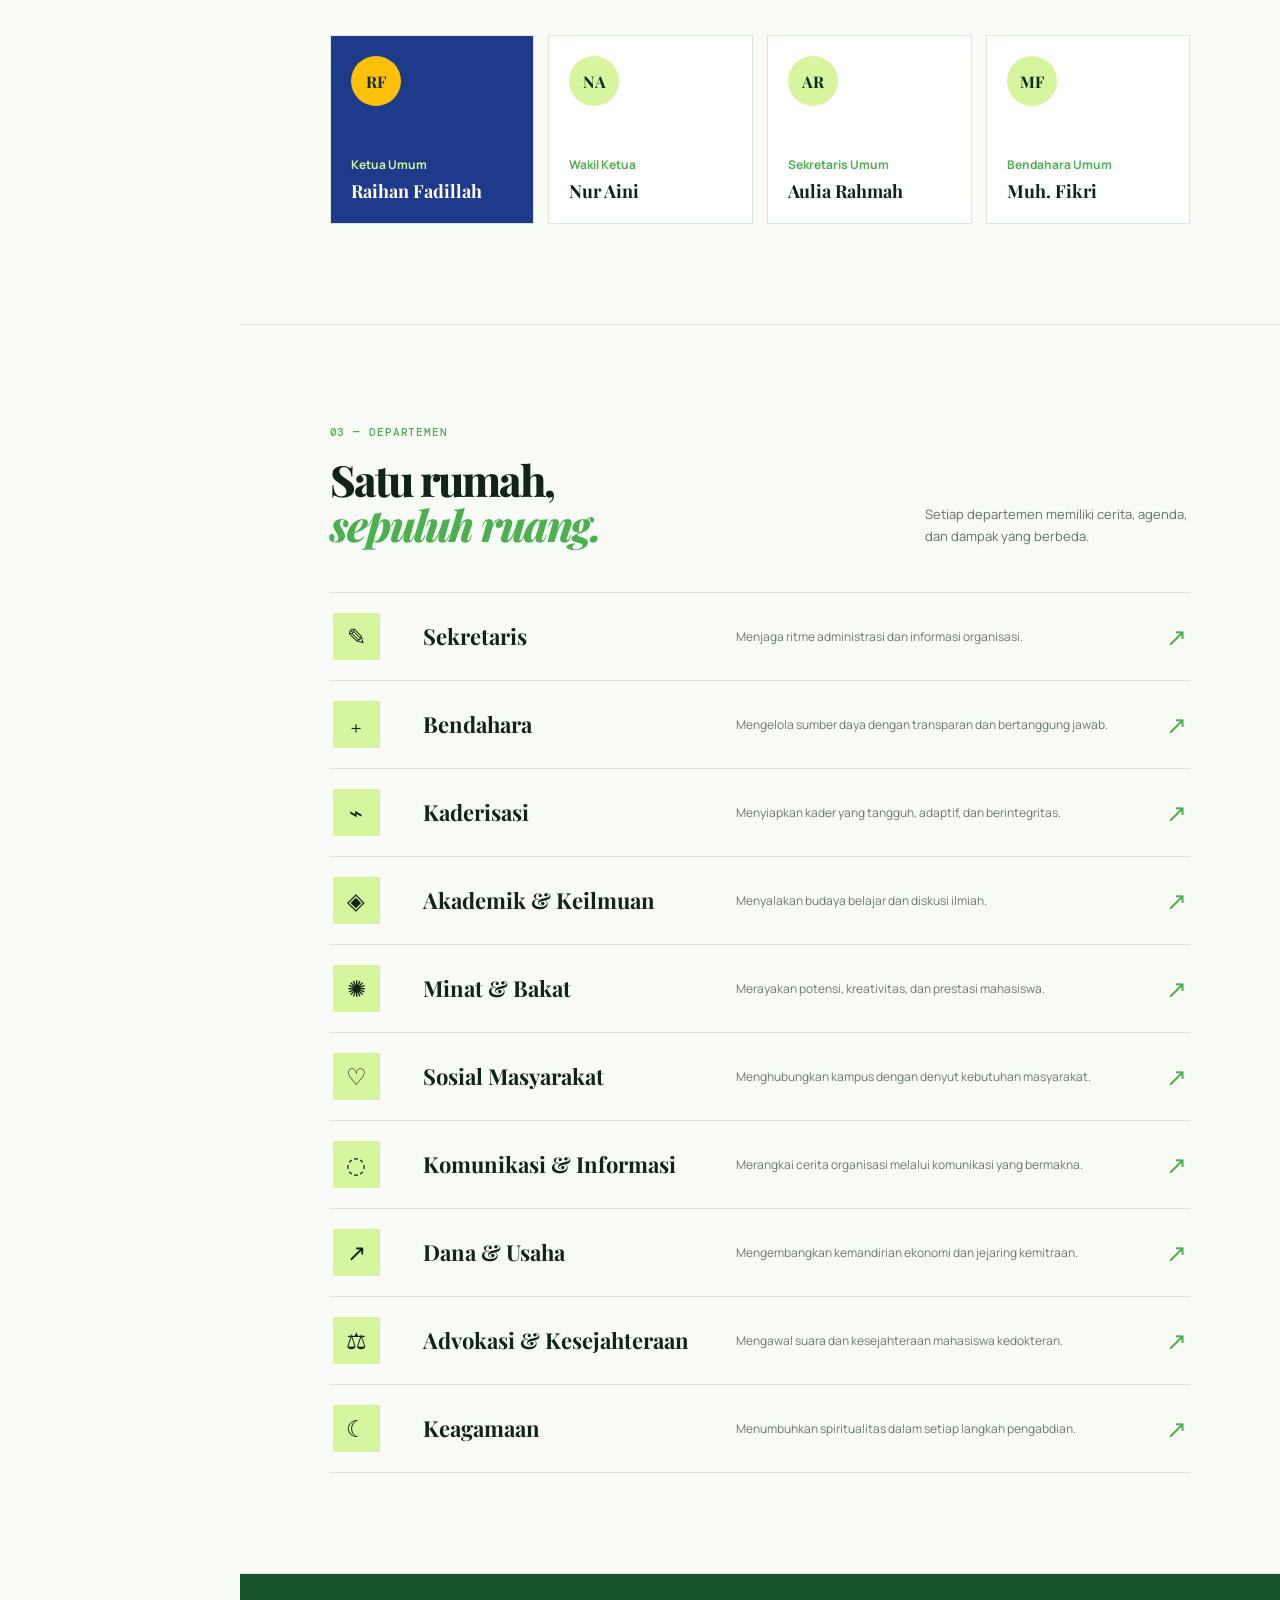
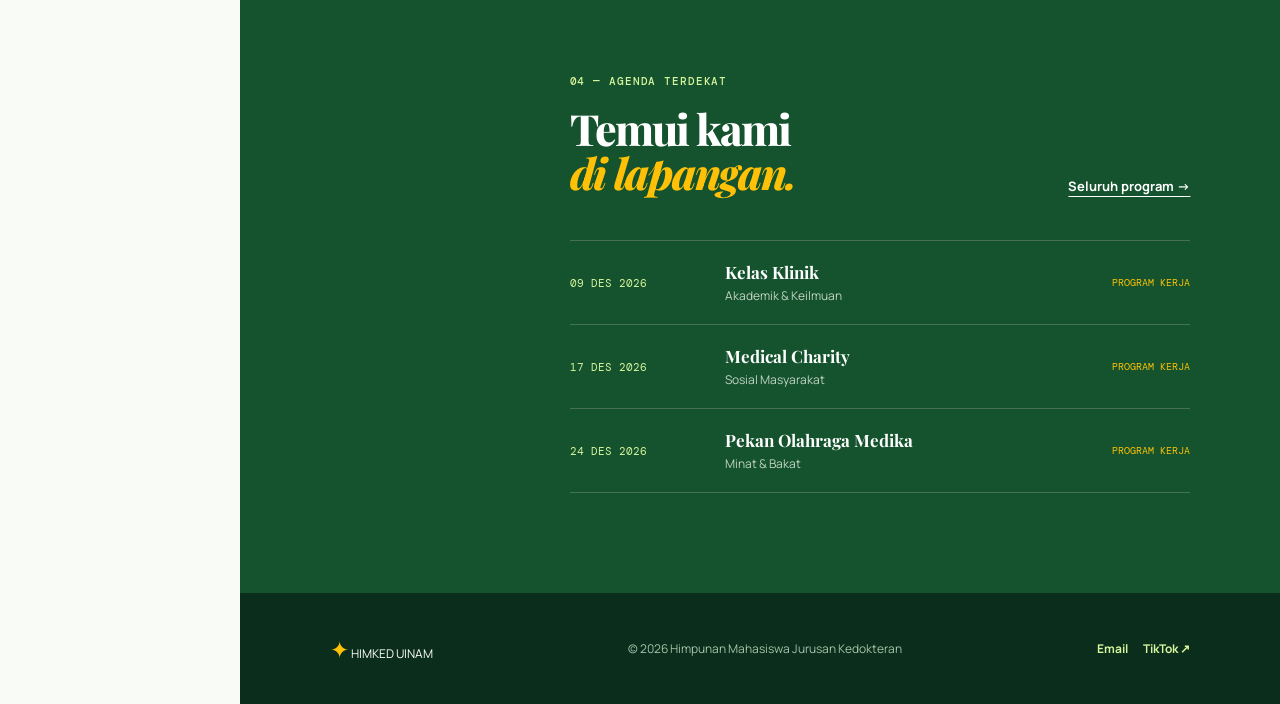
==== commit c32d19e0: "fix: disable visitor text editing" ====
--- a/index.html
+++ b/index.html
@@ -4,7 +4,7 @@
     <meta charset="UTF-8" />
     <meta name="viewport" content="width=device-width, initial-scale=1.0" />
     <meta name="description" content="Portal Himpunan Mahasiswa Jurusan Kedokteran UIN Alauddin Makassar." />
-    <title>HMJ Kedokteran UIN Alauddin Makassar</title>
+    <title>HIMKED UINAM — Kabinet Aksara Medika</title>
     <link rel="preconnect" href="https://fonts.googleapis.com" />
     <link rel="preconnect" href="https://fonts.gstatic.com" crossorigin />
     <link href="https://fonts.googleapis.com/css2?family=DM+Mono:wght@400;500&family=Manrope:wght@400;500;600;700;800&family=Playfair+Display:ital,wght@0,700;0,800;1,700&display=swap" rel="stylesheet" />
@@ -13,8 +13,8 @@
   <body>
     <div class="noise"></div>
     <header class="topbar">
-      <a class="brand" href="#beranda" aria-label="HMJ Kedokteran UIN Alauddin Makassar beranda">
-        <span class="brand-mark">✦</span><span>HMJ <b>KEDOKTERAN</b></span>
+      <a class="brand" href="#beranda" aria-label="HIMKED UINAM beranda">
+        <span class="brand-mark">✦</span><span>HIMKED <b>UINAM</b></span>
       </a>
       <div class="top-actions">
         <span id="live-date" class="live-date"></span>
@@ -36,8 +36,8 @@
     <template id="home-template">
       <section class="hero section-shell">
         <div class="hero-copy">
-          <p class="eyebrow">HMJ KEDOKTERAN UIN ALAUDDIN MAKASSAR</p>
-          <h1>Hangat Bersua,<br /><em>Cerdas Berkarya.</em></h1>
+          <p class="eyebrow">KABINET 2025 / 2026</p>
+          <h1>Bergerak dengan ilmu,<br /><em>mengabdi dengan hati.</em></h1>
           <p class="intro">Ruang tumbuh dan berkarya bagi mahasiswa Kedokteran UIN Alauddin Makassar untuk melahirkan insan medis yang berintegritas, kolaboratif, dan bermanfaat.</p>
           <div class="hero-links"><a class="button" href="#tentang">Kenali kami <span>↗</span></a><a class="text-link" href="#program">Lihat agenda ↓</a></div>
         </div>
@@ -70,7 +70,7 @@
     </template>
 
     <div class="customizer"><button id="customizer-toggle" aria-expanded="false">⚙ <span>Warna</span></button><div class="color-panel" id="color-panel"><p class="eyebrow">SESUAIKAN WARNA</p><label>Forest Green <input type="color" data-color="forest" value="#14532d" /></label><label>Grass Green <input type="color" data-color="grass" value="#4caf50" /></label><label>Sunshine Yellow <input type="color" data-color="yellow" value="#ffc107" /></label><button id="reset-colors" class="reset">Atur ulang palet</button></div></div>
-    <footer><div><span class="brand-mark">✦</span> HMJ KEDOKTERAN</div><p>© <span id="year"></span> Himpunan Mahasiswa Jurusan Kedokteran</p><div class="socials"><a href="mailto:himked@uin-alauddin.ac.id">Email</a><a href="https://www.tiktok.com" target="_blank" rel="noreferrer">TikTok ↗</a></div></footer>
+    <footer><div><span class="brand-mark">✦</span> HIMKED UINAM</div><p>© <span id="year"></span> Himpunan Mahasiswa Jurusan Kedokteran</p><div class="socials"><a href="mailto:himked@uin-alauddin.ac.id">Email</a><a href="https://www.tiktok.com" target="_blank" rel="noreferrer">TikTok ↗</a></div></footer>
     <script src="app.js"></script>
   </body>
 </html>
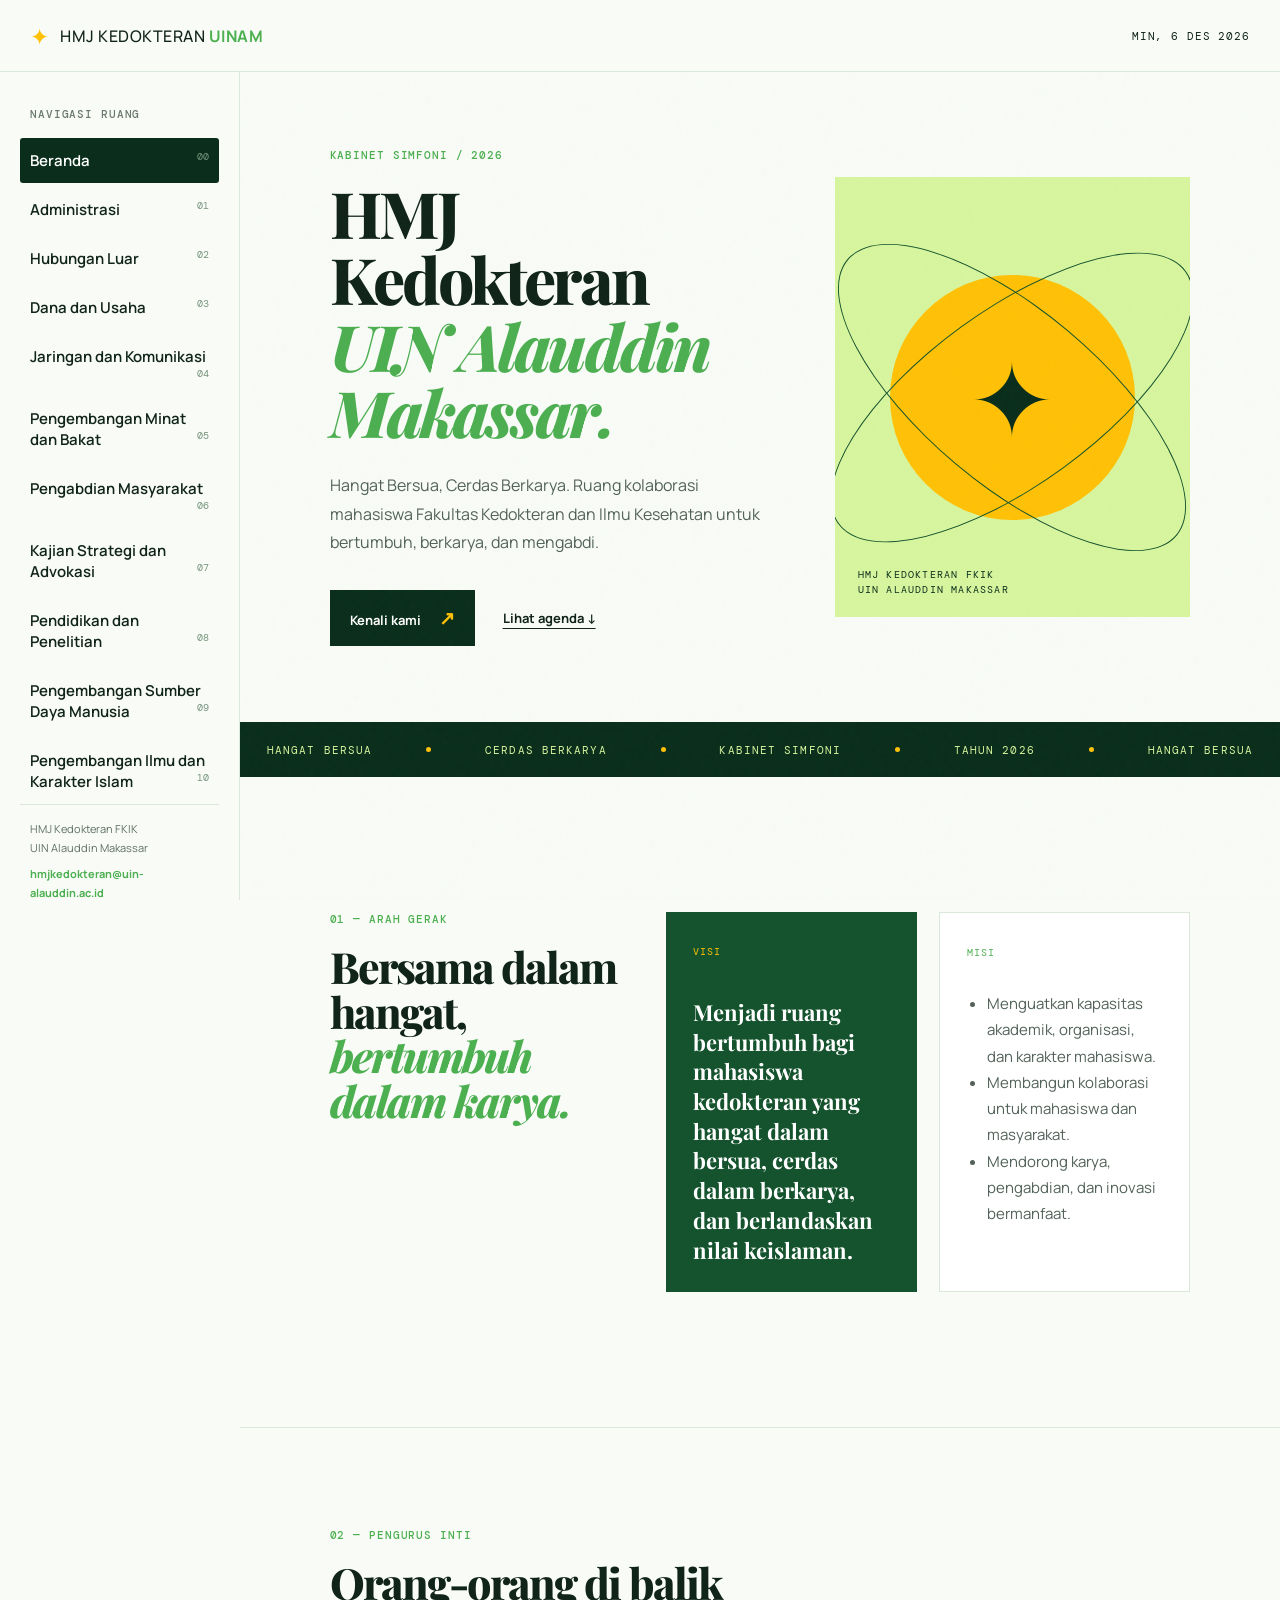
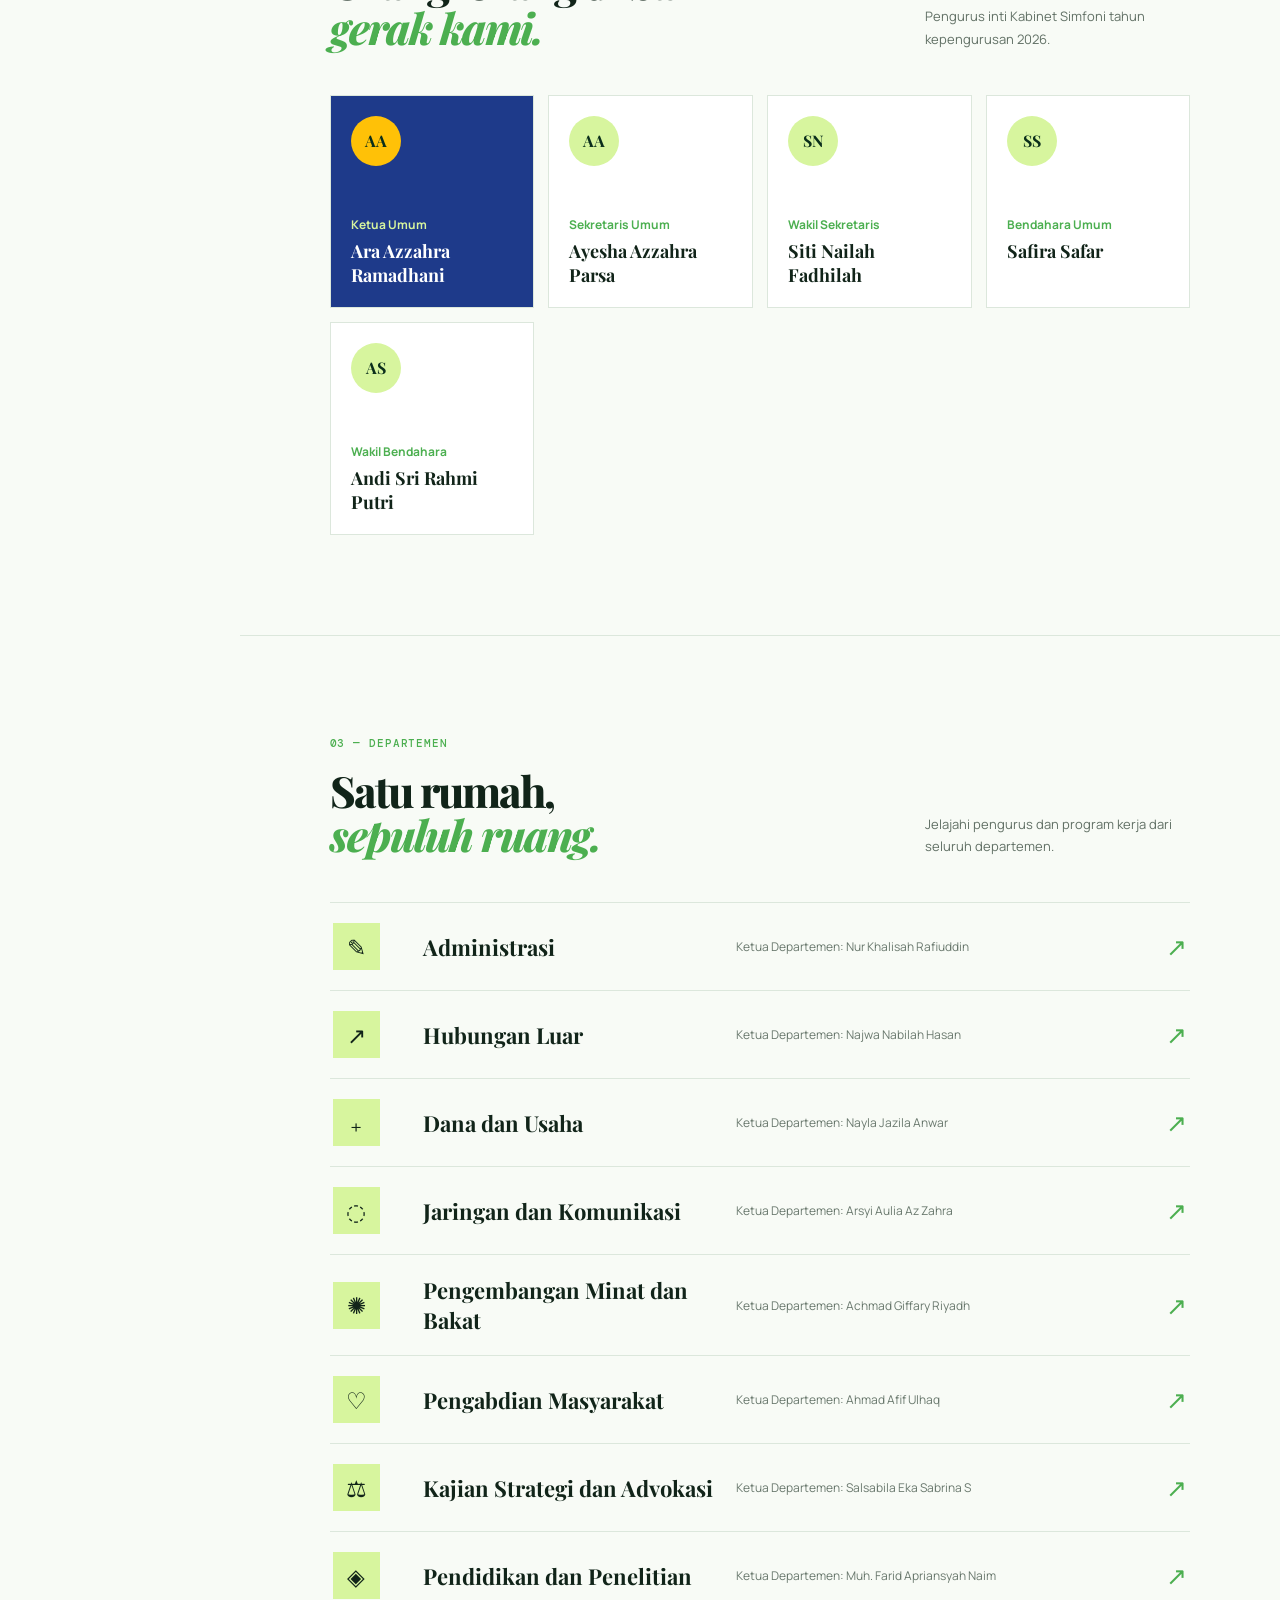
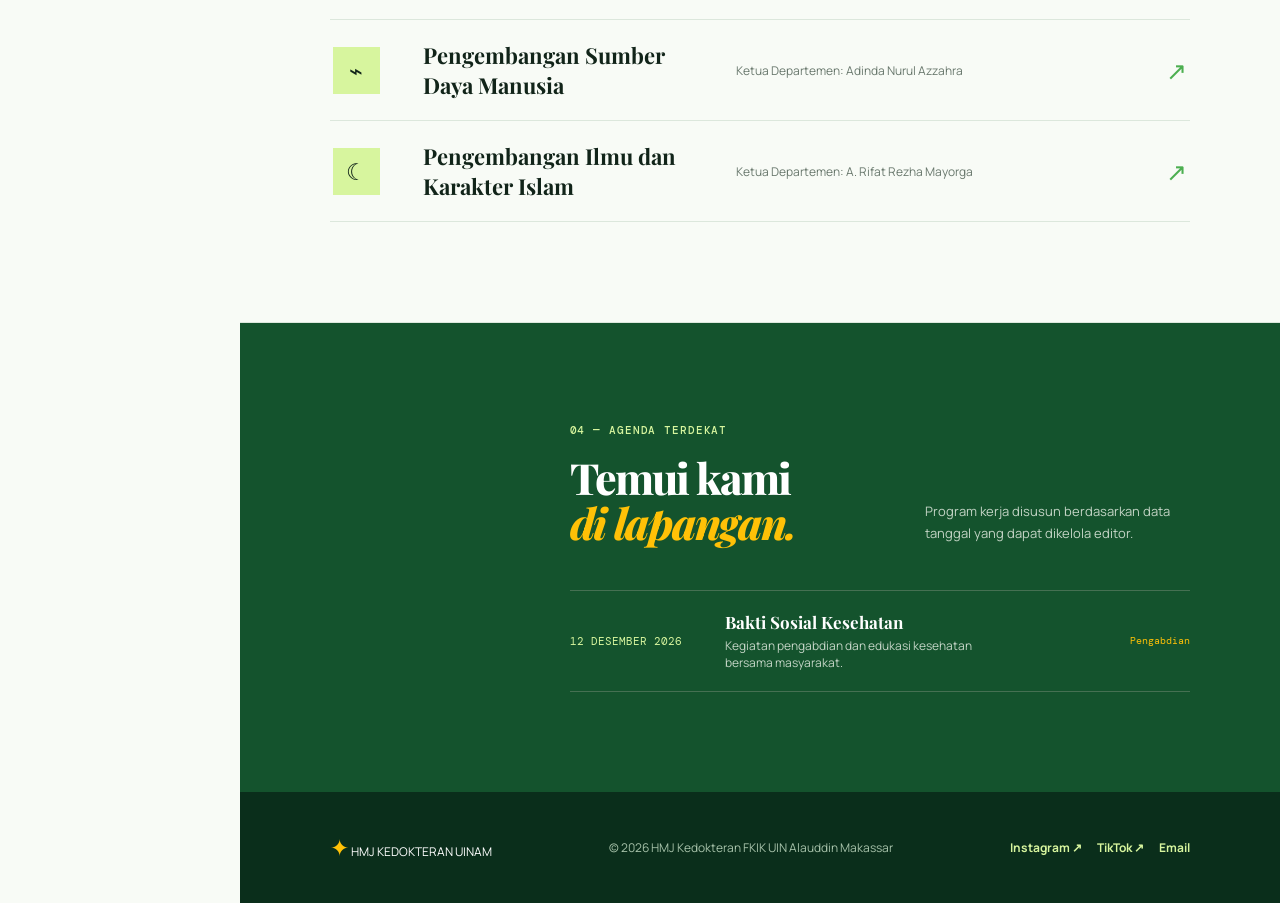
==== commit 0074ed55: "feat: update HMJ organization portal for kabinet simfoni" ====
--- a/index.html
+++ b/index.html
@@ -3,8 +3,8 @@
   <head>
     <meta charset="UTF-8" />
     <meta name="viewport" content="width=device-width, initial-scale=1.0" />
-    <meta name="description" content="Portal Himpunan Mahasiswa Jurusan Kedokteran UIN Alauddin Makassar." />
-    <title>HIMKED UINAM — Kabinet Aksara Medika</title>
+    <meta name="description" content="Portal HMJ Kedokteran Fakultas Kedokteran dan Ilmu Kesehatan UIN Alauddin Makassar." />
+    <title>HMJ Kedokteran UINAM — Kabinet Simfoni</title>
     <link rel="preconnect" href="https://fonts.googleapis.com" />
     <link rel="preconnect" href="https://fonts.gstatic.com" crossorigin />
     <link href="https://fonts.googleapis.com/css2?family=DM+Mono:wght@400;500&family=Manrope:wght@400;500;600;700;800&family=Playfair+Display:ital,wght@0,700;0,800;1,700&display=swap" rel="stylesheet" />
@@ -13,8 +13,8 @@
   <body>
     <div class="noise"></div>
     <header class="topbar">
-      <a class="brand" href="#beranda" aria-label="HIMKED UINAM beranda">
-        <span class="brand-mark">✦</span><span>HIMKED <b>UINAM</b></span>
+      <a class="brand" href="#beranda" aria-label="HMJ Kedokteran UINAM beranda">
+        <span class="brand-mark">✦</span><span>HMJ KEDOKTERAN <b>UINAM</b></span>
       </a>
       <div class="top-actions">
         <span id="live-date" class="live-date"></span>
@@ -26,8 +26,8 @@
       <p class="eyebrow">NAVIGASI RUANG</p>
       <nav id="navigation" aria-label="Navigasi utama"></nav>
       <div class="side-footer">
-        <p>HMJ Kedokteran<br />UIN Alauddin Makassar</p>
-        <a href="mailto:himked@uin-alauddin.ac.id">himked@uin-alauddin.ac.id</a>
+        <p>HMJ Kedokteran FKIK<br />UIN Alauddin Makassar</p>
+        <a href="mailto:hmjkedokteran@uin-alauddin.ac.id">hmjkedokteran@uin-alauddin.ac.id</a>
       </div>
     </aside>
 
@@ -35,42 +35,25 @@
 
     <template id="home-template">
       <section class="hero section-shell">
-        <div class="hero-copy">
-          <p class="eyebrow">KABINET 2025 / 2026</p>
-          <h1>Bergerak dengan ilmu,<br /><em>mengabdi dengan hati.</em></h1>
-          <p class="intro">Ruang tumbuh dan berkarya bagi mahasiswa Kedokteran UIN Alauddin Makassar untuk melahirkan insan medis yang berintegritas, kolaboratif, dan bermanfaat.</p>
-          <div class="hero-links"><a class="button" href="#tentang">Kenali kami <span>↗</span></a><a class="text-link" href="#program">Lihat agenda ↓</a></div>
-        </div>
-        <div class="hero-art" aria-label="Ilustrasi simbol medis">
-          <div class="sun"></div><div class="orbit orbit-a"></div><div class="orbit orbit-b"></div><div class="cross">✦</div>
-          <p>HIMPUNAN MAHASISWA<br />JURUSAN KEDOKTERAN</p>
-        </div>
+        <div class="hero-copy"><p class="eyebrow">KABINET SIMFONI / 2026</p><h1>HMJ Kedokteran<br /><em>UIN Alauddin Makassar.</em></h1><p class="intro">Hangat Bersua, Cerdas Berkarya. Ruang kolaborasi mahasiswa Fakultas Kedokteran dan Ilmu Kesehatan untuk bertumbuh, berkarya, dan mengabdi.</p><div class="hero-links"><a class="button" href="#tentang">Kenali kami <span>↗</span></a><a class="text-link" href="#program">Lihat agenda ↓</a></div></div>
+        <div class="hero-art" aria-label="Logo HMJ Kedokteran"><div class="sun"></div><div class="orbit orbit-a"></div><div class="orbit orbit-b"></div><div class="cross">✦</div><p>HMJ KEDOKTERAN FKIK<br />UIN ALAUDDIN MAKASSAR</p></div>
       </section>
-      <section class="ticker"><span>KEILMUAN</span><i></i><span>KEMANUSIAAN</span><i></i><span>KOLABORASI</span><i></i><span>INTEGRITAS</span><i></i><span>KEILMUAN</span></section>
-      <section class="section-shell statement-grid" id="tentang">
-        <div><p class="eyebrow">01 — ARAH GERAK</p><h2>Merawat masa depan,<br /><em>mulai hari ini.</em></h2></div>
-        <div class="vision-card"><span>VISI</span><p>Menjadi organisasi mahasiswa kedokteran yang progresif, humanis, dan berlandaskan nilai keislaman.</p></div>
-        <div class="mission-card"><span>MISI</span><ul><li>Mengembangkan potensi akademik dan non-akademik.</li><li>Menguatkan kepedulian sosial mahasiswa.</li><li>Menciptakan ruang kolaborasi yang inklusif.</li></ul></div>
-      </section>
-      <section class="section-shell leadership" id="pengurus">
-        <div class="section-head"><div><p class="eyebrow">02 — PENGURUS INTI</p><h2>Orang-orang di balik<br /><em>gerak kami.</em></h2></div><p>Kenali tim yang menyatukan langkah, gagasan, dan pengabdian.</p></div>
-        <div class="leaders" id="leaders"></div>
-      </section>
-      <section class="section-shell departments" id="departemen">
-        <div class="section-head"><div><p class="eyebrow">03 — DEPARTEMEN</p><h2>Satu rumah,<br /><em>sepuluh ruang.</em></h2></div><p>Setiap departemen memiliki cerita, agenda, dan dampak yang berbeda.</p></div>
-        <div class="department-list" id="department-list"></div>
-      </section>
-      <section class="section-shell agenda" id="program"><div class="section-head"><div><p class="eyebrow">04 — AGENDA TERDEKAT</p><h2>Temui kami<br /><em>di lapangan.</em></h2></div><a href="#akademik" class="text-link">Seluruh program →</a></div><div class="agenda-list" id="agenda-list"></div></section>
+      <section class="ticker"><span>HANGAT BERSUA</span><i></i><span>CERDAS BERKARYA</span><i></i><span>KABINET SIMFONI</span><i></i><span>TAHUN 2026</span><i></i><span>HANGAT BERSUA</span></section>
+      <section class="section-shell statement-grid" id="tentang"><div><p class="eyebrow">01 — ARAH GERAK</p><h2>Bersama dalam hangat,<br /><em>bertumbuh dalam karya.</em></h2></div><div class="vision-card"><span>VISI</span><p>Menjadi ruang bertumbuh bagi mahasiswa kedokteran yang hangat dalam bersua, cerdas dalam berkarya, dan berlandaskan nilai keislaman.</p></div><div class="mission-card"><span>MISI</span><ul><li>Menguatkan kapasitas akademik, organisasi, dan karakter mahasiswa.</li><li>Membangun kolaborasi untuk mahasiswa dan masyarakat.</li><li>Mendorong karya, pengabdian, dan inovasi bermanfaat.</li></ul></div></section>
+      <section class="section-shell leadership" id="pengurus"><div class="section-head"><div><p class="eyebrow">02 — PENGURUS INTI</p><h2>Orang-orang di balik<br /><em>gerak kami.</em></h2></div><p>Pengurus inti Kabinet Simfoni tahun kepengurusan 2026.</p></div><div class="leaders" id="leaders"></div></section>
+      <section class="section-shell departments" id="departemen"><div class="section-head"><div><p class="eyebrow">03 — DEPARTEMEN</p><h2>Satu rumah,<br /><em>sepuluh ruang.</em></h2></div><p>Jelajahi pengurus dan program kerja dari seluruh departemen.</p></div><div class="department-list" id="department-list"></div></section>
+      <section class="section-shell agenda" id="program"><div class="section-head"><div><p class="eyebrow">04 — AGENDA TERDEKAT</p><h2>Temui kami<br /><em>di lapangan.</em></h2></div><p>Program kerja disusun berdasarkan data tanggal yang dapat dikelola editor.</p></div><div class="agenda-list" id="agenda-list"></div></section>
     </template>
 
     <template id="department-template">
-      <section class="department-hero section-shell"><a href="#beranda" class="back">← Kembali ke main room</a><div class="room-number" id="room-number"></div><div class="department-title"><div class="department-icon" id="room-icon"></div><div><p class="eyebrow" id="room-eyebrow"></p><h1 id="room-title"></h1><p id="room-description" class="intro"></p></div></div></section>
+      <section class="department-hero section-shell"><a href="#beranda" class="back">← Kembali ke halaman utama</a><div class="room-number" id="room-number"></div><div class="department-title"><div class="department-icon" id="room-icon"></div><div><p class="eyebrow" id="room-eyebrow"></p><h1 id="room-title"></h1><p id="room-description" class="intro"></p></div></div></section>
       <section class="section-shell team-section"><p class="eyebrow">PENGURUS DEPARTEMEN</p><div id="team-list" class="team-list"></div></section>
+      <section class="section-shell department-programs"><div class="section-head"><div><p class="eyebrow">PROGRAM KERJA</p><h2>Agenda dan<br /><em>rencana kerja.</em></h2></div><p>Setiap agenda dilengkapi tanggal, deskripsi, dan kategori kegiatan.</p></div><div class="agenda-list" id="department-programs"></div></section>
       <section class="section-shell docs-section"><div class="section-head"><div><p class="eyebrow">DOKUMENTASI PROGRAM KERJA</p><h2>Jejak karya<br /><em>kami.</em></h2></div><p>Arsip kegiatan yang terus tumbuh bersama perjalanan departemen.</p></div><div id="documentation" class="documentation"></div></section>
     </template>
 
-    <div class="customizer"><button id="customizer-toggle" aria-expanded="false">⚙ <span>Warna</span></button><div class="color-panel" id="color-panel"><p class="eyebrow">SESUAIKAN WARNA</p><label>Forest Green <input type="color" data-color="forest" value="#14532d" /></label><label>Grass Green <input type="color" data-color="grass" value="#4caf50" /></label><label>Sunshine Yellow <input type="color" data-color="yellow" value="#ffc107" /></label><button id="reset-colors" class="reset">Atur ulang palet</button></div></div>
-    <footer><div><span class="brand-mark">✦</span> HIMKED UINAM</div><p>© <span id="year"></span> Himpunan Mahasiswa Jurusan Kedokteran</p><div class="socials"><a href="mailto:himked@uin-alauddin.ac.id">Email</a><a href="https://www.tiktok.com" target="_blank" rel="noreferrer">TikTok ↗</a></div></footer>
+    <footer><div><span class="brand-mark">✦</span> HMJ KEDOKTERAN UINAM</div><p>© <span id="year"></span> HMJ Kedokteran FKIK UIN Alauddin Makassar</p><div class="socials"><a href="https://www.instagram.com/" target="_blank" rel="noreferrer">Instagram ↗</a><a href="https://www.tiktok.com/" target="_blank" rel="noreferrer">TikTok ↗</a><a href="mailto:hmjkedokteran@uin-alauddin.ac.id">Email</a></div></footer>
+    <script src="org-data.js"></script>
     <script src="app.js"></script>
   </body>
 </html>
--- a/styles.css
+++ b/styles.css
@@ -1 +1,2 @@
 :root{--forest:#14532d;--grass:#4caf50;--lime:#d7f59e;--white:#fff;--yellow:#ffc107;--blue:#1e3a8a;--deep:#0a2e1b;--ink:#112419;--line:#dce7dc;--serif:'Playfair Display',serif;--sans:Manrope,sans-serif;--mono:'DM Mono',monospace}*{box-sizing:border-box}html{scroll-behavior:smooth}body{margin:0;background:#f8fbf6;color:var(--ink);font-family:var(--sans);font-size:15px}.noise{position:fixed;inset:0;pointer-events:none;opacity:.15;z-index:5;background-image:url("data:image/svg+xml,%3Csvg viewBox='0 0 180 180' xmlns='http://www.w3.org/2000/svg'%3E%3Cfilter id='n'%3E%3CfeTurbulence type='fractalNoise' baseFrequency='.9' numOctaves='3' stitchTiles='stitch'/%3E%3C/filter%3E%3Crect width='100%25' height='100%25' filter='url(%23n)' opacity='.12'/%3E%3C/svg%3E")}a{color:inherit;text-decoration:none}.topbar{height:72px;border-bottom:1px solid var(--line);position:fixed;inset:0 0 auto;z-index:10;background:#f8fbf6eF;backdrop-filter:blur(12px);display:flex;align-items:center;justify-content:space-between;padding:0 30px}.brand{font-size:16px;font-weight:500;letter-spacing:.03em;display:flex;gap:11px;align-items:center}.brand b{color:var(--grass)}.brand-mark{font-size:23px;color:var(--yellow)}.top-actions{display:flex;gap:25px;align-items:center}.live-date,.eyebrow{font:11px var(--mono);letter-spacing:.08em}.menu-toggle{display:none;border:0;background:transparent;font-size:22px}.sidebar{position:fixed;z-index:9;top:72px;bottom:0;width:240px;border-right:1px solid var(--line);padding:35px 20px;display:flex;flex-direction:column;background:#f8fbf6}.sidebar .eyebrow{color:#6a796d;margin:0 0 17px 10px}nav{display:flex;flex-direction:column;gap:4px}nav a{padding:12px 10px;border-radius:3px;font-weight:600;transition:.2s}nav a span{font:10px var(--mono);color:#76947c;float:right}nav a:hover,nav a.active{background:var(--deep);color:white}.side-footer{margin-top:auto;padding:15px 10px 0;border-top:1px solid var(--line);font-size:11px;line-height:1.7;color:#607065}.side-footer p{margin:0 0 8px}.side-footer a{color:var(--grass);font-weight:700}main{margin-left:240px;padding-top:72px;min-height:calc(100vh - 72px)}.section-shell{max-width:1220px;padding-left:7vw;padding-right:7vw;margin:auto}.hero{min-height:650px;display:grid;grid-template-columns:1.1fr .9fr;align-items:center;gap:70px;padding-top:70px;padding-bottom:70px}.eyebrow{color:var(--grass);font-weight:500;margin:0 0 18px}.hero h1,h1,h2{font:800 clamp(39px,5vw,72px)/1.04 var(--serif);letter-spacing:-.045em;margin:0}.hero h1 em,h2 em{color:var(--grass)}.intro{font-size:16px;line-height:1.8;color:#526258;max-width:580px;margin:25px 0}.hero-links{display:flex;align-items:center;gap:28px;margin-top:33px}.button{background:var(--deep);color:white;padding:15px 20px;font-size:13px;font-weight:700}.button span{color:var(--yellow);margin-left:15px;font-size:19px}.text-link{font-weight:700;font-size:13px;text-decoration:underline;text-underline-offset:5px}.hero-art{height:440px;background:var(--lime);position:relative;overflow:hidden;display:flex;justify-content:center;align-items:center}.sun{width:245px;height:245px;background:var(--yellow);border-radius:50%;position:absolute}.orbit{border:1px solid var(--forest);border-radius:50%;position:absolute}.orbit-a{width:430px;height:175px;transform:rotate(-36deg)}.orbit-b{width:430px;height:175px;transform:rotate(40deg)}.cross{font-size:100px;color:var(--deep);position:relative}.hero-art p{position:absolute;bottom:20px;left:23px;margin:0;font:10px/1.5 var(--mono);letter-spacing:.12em;color:var(--deep)}.ticker{background:var(--deep);color:var(--lime);height:55px;display:flex;align-items:center;justify-content:space-around;overflow:hidden;white-space:nowrap;font:11px var(--mono);letter-spacing:.1em}.ticker i{width:5px;height:5px;border-radius:50%;background:var(--yellow);flex:none}.statement-grid{padding-top:135px;padding-bottom:135px;display:grid;grid-template-columns:1.25fr 1fr 1fr;gap:22px}.statement-grid h2,.section-head h2{font-size:43px}.vision-card,.mission-card{padding:27px;min-height:260px}.vision-card{background:var(--forest);color:white}.mission-card{border:1px solid var(--line);background:white}.vision-card span,.mission-card span{font:10px var(--mono);letter-spacing:.1em;color:var(--yellow)}.mission-card span{color:var(--grass)}.vision-card p{font:700 22px/1.35 var(--serif);margin:38px 0 0}.mission-card ul{margin:30px 0 0;padding-left:20px;color:#526258;line-height:1.75}.leadership,.departments,.agenda{padding-top:100px;padding-bottom:100px;border-top:1px solid var(--line)}.section-head{display:flex;justify-content:space-between;align-items:end;margin-bottom:45px}.section-head>p{max-width:265px;color:#617065;line-height:1.7;font-size:13px;margin:0}.leaders{display:grid;grid-template-columns:repeat(4,1fr);gap:14px}.leader{background:white;border:1px solid var(--line);padding:20px}.leader:first-child{background:var(--blue);color:white}.avatar{width:50px;height:50px;background:var(--lime);border-radius:50%;display:grid;place-items:center;color:var(--deep);font:700 16px var(--serif);margin-bottom:50px}.leader:first-child .avatar{background:var(--yellow)}.leader p{margin:0;font-size:12px;color:var(--grass);font-weight:700}.leader:first-child p{color:var(--lime)}.leader h3{font:700 18px var(--serif);margin:6px 0 0}.department-list{border-top:1px solid var(--line)}.department-row{display:grid;grid-template-columns:70px 1fr 1.4fr auto;align-items:center;gap:20px;padding:20px 3px;border-bottom:1px solid var(--line);transition:.2s}.department-row:hover{padding-left:15px;background:white}.dept-symbol,.department-icon{width:47px;height:47px;display:grid;place-items:center;background:var(--lime);font-size:23px}.department-row h3{margin:0;font:700 22px var(--serif)}.department-row p{margin:0;color:#69786d;font-size:12px}.department-row .arrow{font-size:25px;color:var(--grass)}.agenda{background:var(--forest);color:white;max-width:none;padding-left:calc(7vw + 240px);padding-right:7vw}.agenda .section-head{max-width:980px;margin-left:auto;margin-right:auto}.agenda .eyebrow{color:var(--lime)}.agenda h2 em{color:var(--yellow)}.agenda .section-head>p{color:#c3d4c5}.agenda-list{max-width:980px;margin:auto;border-top:1px solid #457052}.agenda-item{display:grid;grid-template-columns:130px 1fr 180px;gap:25px;border-bottom:1px solid #457052;padding:20px 0;align-items:center}.agenda-item time{font:11px var(--mono);color:var(--lime)}.agenda-item h3{font:700 17px var(--serif);margin:0}.agenda-item p{margin:4px 0 0;color:#c3d4c5;font-size:12px}.agenda-item span{font:10px var(--mono);color:var(--yellow);text-align:right}.department-hero{padding-top:75px;padding-bottom:80px;position:relative;background:#eef7e9;max-width:none;padding-left:7vw}.back{font:11px var(--mono);color:var(--grass);font-weight:600}.room-number{font:13vw/1 var(--serif);position:absolute;right:8vw;bottom:25px;color:#d4e7cf}.department-title{display:flex;gap:25px;align-items:center;margin-top:70px;position:relative}.department-title .department-icon{width:72px;height:72px;font-size:35px;background:var(--yellow)}.department-title h1{font-size:clamp(43px,6vw,80px)}.department-title .intro{margin:10px 0 0}.team-section{padding-top:85px;padding-bottom:85px}.team-list{display:grid;grid-template-columns:repeat(3,1fr);border-top:1px solid var(--line)}.team-member{padding:27px 15px 27px 0;border-bottom:1px solid var(--line);display:flex;gap:15px;align-items:center}.mini-avatar{width:40px;height:40px;border-radius:50%;background:var(--lime);display:grid;place-items:center;font:700 14px var(--serif)}.team-member h3{margin:0;font:700 17px var(--serif)}.team-member p{margin:2px 0 0;font-size:10px;color:var(--grass);font-weight:700}.docs-section{padding-top:85px;padding-bottom:100px;background:white;max-width:none;padding-left:calc(7vw + 240px);padding-right:7vw}.docs-section .section-head,.documentation{max-width:980px;margin-left:auto;margin-right:auto}.documentation{display:grid;grid-template-columns:repeat(3,1fr);gap:16px}.doc-card{min-height:255px;padding:20px;display:flex;flex-direction:column;justify-content:end;background:var(--lime);position:relative;overflow:hidden}.doc-card:nth-child(2){background:var(--yellow)}.doc-card:nth-child(3){background:var(--blue);color:white}.doc-card:before{content:'✦';position:absolute;right:10px;top:-25px;font:120px var(--serif);opacity:.18}.doc-card span{font:10px var(--mono);position:relative}.doc-card h3{font:700 24px/1.1 var(--serif);margin:8px 0;position:relative}.doc-card p{font-size:12px;margin:0;position:relative;opacity:.75}.customizer{position:fixed;right:22px;bottom:22px;z-index:12}.customizer>button{border:0;background:var(--deep);color:white;padding:12px 16px;font:600 12px var(--sans);cursor:pointer}.color-panel{display:none;position:absolute;right:0;bottom:48px;width:205px;background:white;border:1px solid var(--line);box-shadow:0 15px 40px #1232;padding:17px}.color-panel.open{display:block}.color-panel label{display:flex;justify-content:space-between;align-items:center;font-size:11px;margin:11px 0}.color-panel input{border:0;width:28px;height:22px;padding:0}.reset{font:11px var(--sans);border:0;background:none;text-decoration:underline;padding:5px 0;cursor:pointer}footer{margin-left:240px;background:var(--deep);color:white;padding:35px 7vw;display:flex;justify-content:space-between;align-items:center;font-size:12px}footer p{color:#a7c2aa}.socials{display:flex;gap:15px;color:var(--lime);font-weight:700}@media(max-width:850px){.sidebar{transform:translateX(-100%);transition:.25s;width:260px}.sidebar.open{transform:none}.menu-toggle{display:block}main,footer{margin-left:0}.hero{grid-template-columns:1fr;padding-top:55px}.hero-art{height:320px}.statement-grid{grid-template-columns:1fr;padding-top:75px;padding-bottom:75px}.leaders{grid-template-columns:1fr 1fr}.department-row{grid-template-columns:50px 1fr auto}.department-row p{display:none}.agenda{padding-left:7vw}.docs-section{padding-left:7vw}.documentation{grid-template-columns:1fr}.team-list{grid-template-columns:1fr 1fr}}@media(max-width:540px){.topbar{padding:0 18px}.live-date{display:none}.section-shell{padding-left:22px;padding-right:22px}.hero{min-height:0}.hero h1{font-size:42px}.hero-art{height:260px}.section-head{display:block}.section-head>p{margin-top:17px}.leaders{grid-template-columns:1fr}.leader{display:flex;gap:15px;align-items:center}.leader .avatar{margin:0}.department-row h3{font-size:18px}.department-row{gap:9px}.agenda{padding-left:22px;padding-right:22px}.agenda-item{grid-template-columns:1fr;gap:6px}.agenda-item span{text-align:left}.department-hero{padding:55px 22px}.department-title{margin-top:50px;align-items:start}.department-title .department-icon{width:55px;height:55px;flex:none}.team-list{grid-template-columns:1fr}.docs-section{padding-left:22px;padding-right:22px}footer{padding:30px 22px;display:block}footer p{margin:15px 0}.customizer>button span{display:none}}
+.department-programs{padding-top:85px;padding-bottom:85px;border-top:1px solid var(--line)}.department-programs .agenda-list{border-top:1px solid var(--line)}.department-programs .agenda-item{grid-template-columns:160px 1fr 160px;border-color:var(--line)}.department-programs .agenda-item time{color:var(--grass)}.department-programs .agenda-item p{color:#617065}.department-programs .agenda-item span{color:var(--grass)}.empty-state{margin:24px 0;color:#617065;line-height:1.7}.admin-body{padding-top:72px}.admin-main{max-width:1100px;margin:auto;padding:85px 7vw}.admin-main>h1{font-size:clamp(42px,6vw,74px)}.admin-main>h1 em{color:var(--grass)}.admin-notice{border-left:4px solid var(--yellow);background:#fff8d8;padding:22px 25px;margin:45px 0}.admin-notice p{margin:8px 0 0;color:#526258;line-height:1.7}.admin-grid{display:grid;grid-template-columns:repeat(2,1fr);gap:16px}.admin-grid article{border:1px solid var(--line);background:white;padding:28px;min-height:190px}.admin-grid h2{font-size:27px}.admin-grid p{color:#617065;line-height:1.7;min-height:52px}.admin-grid button{border:0;background:#dce7dc;color:#617065;padding:11px 15px;font-weight:700;cursor:not-allowed}@media(max-width:540px){.department-programs .agenda-item{grid-template-columns:1fr}.admin-main{padding:55px 22px}.admin-grid{grid-template-columns:1fr}}
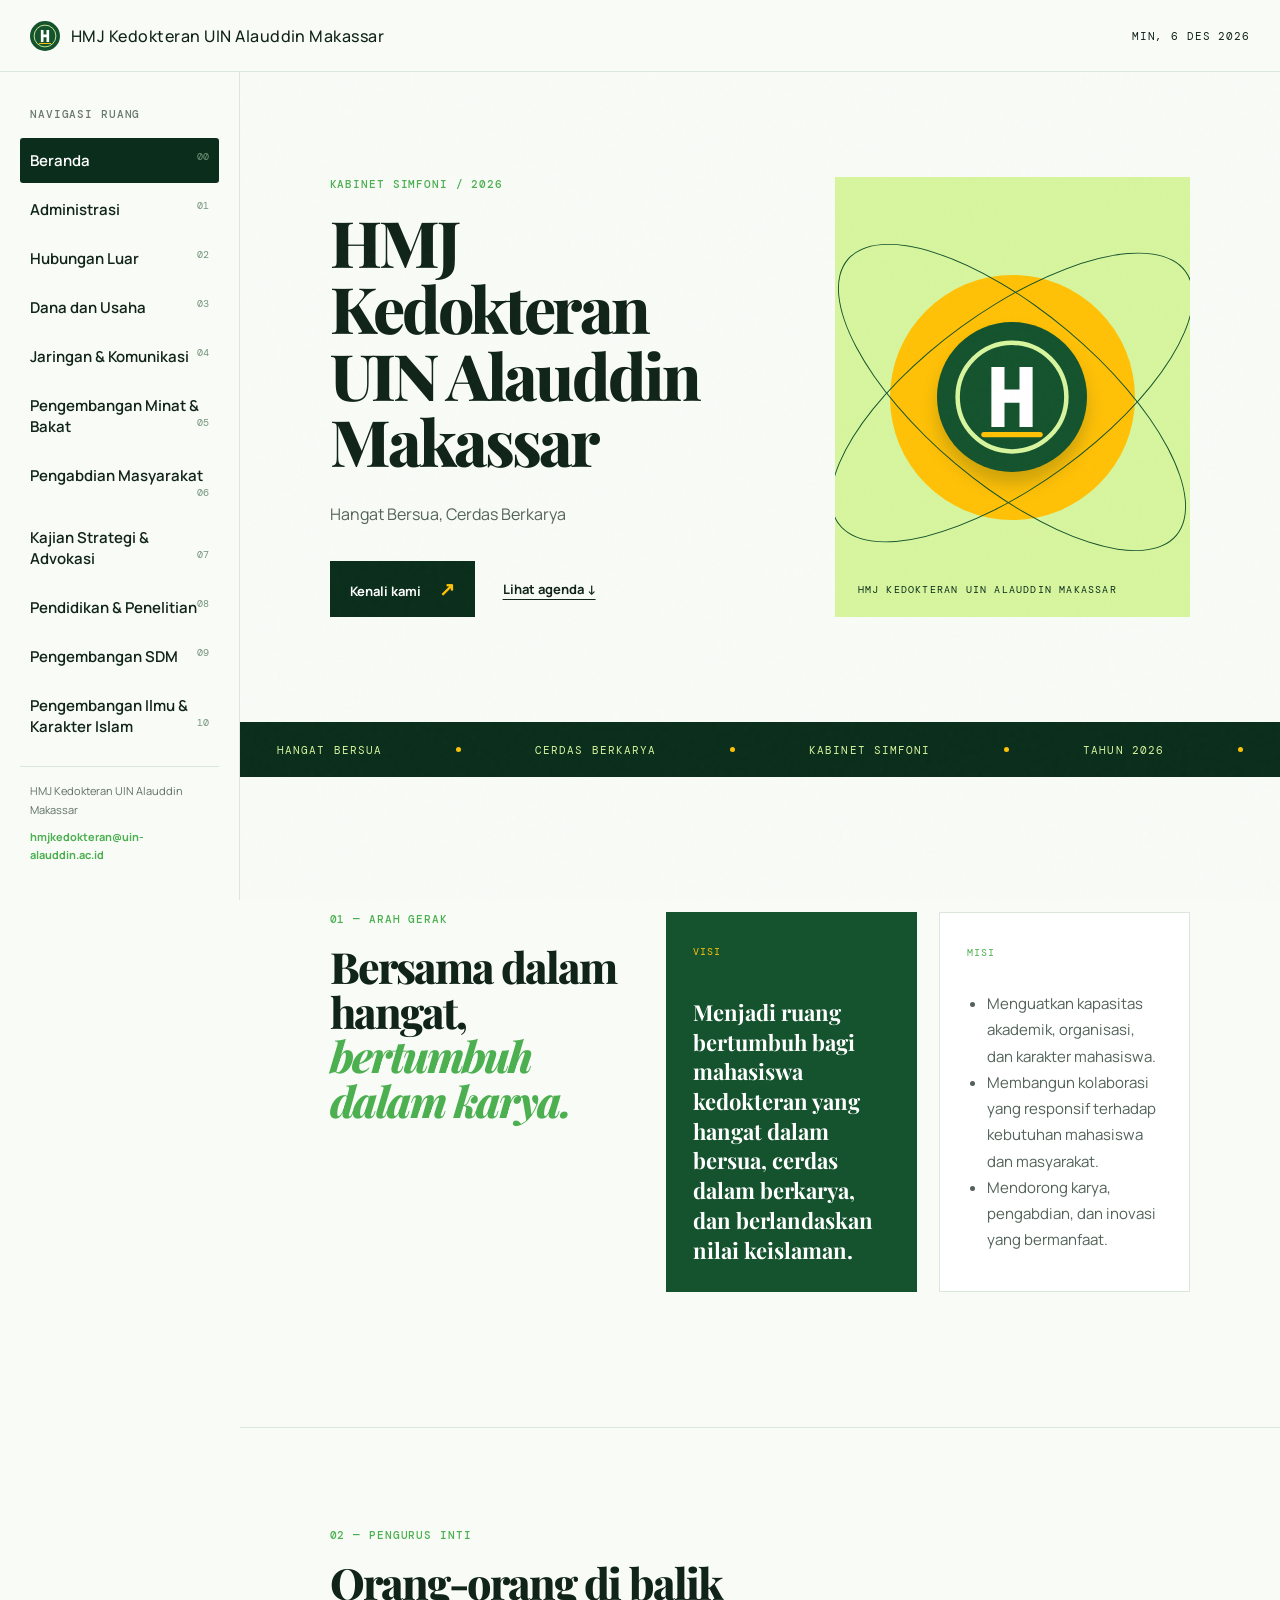
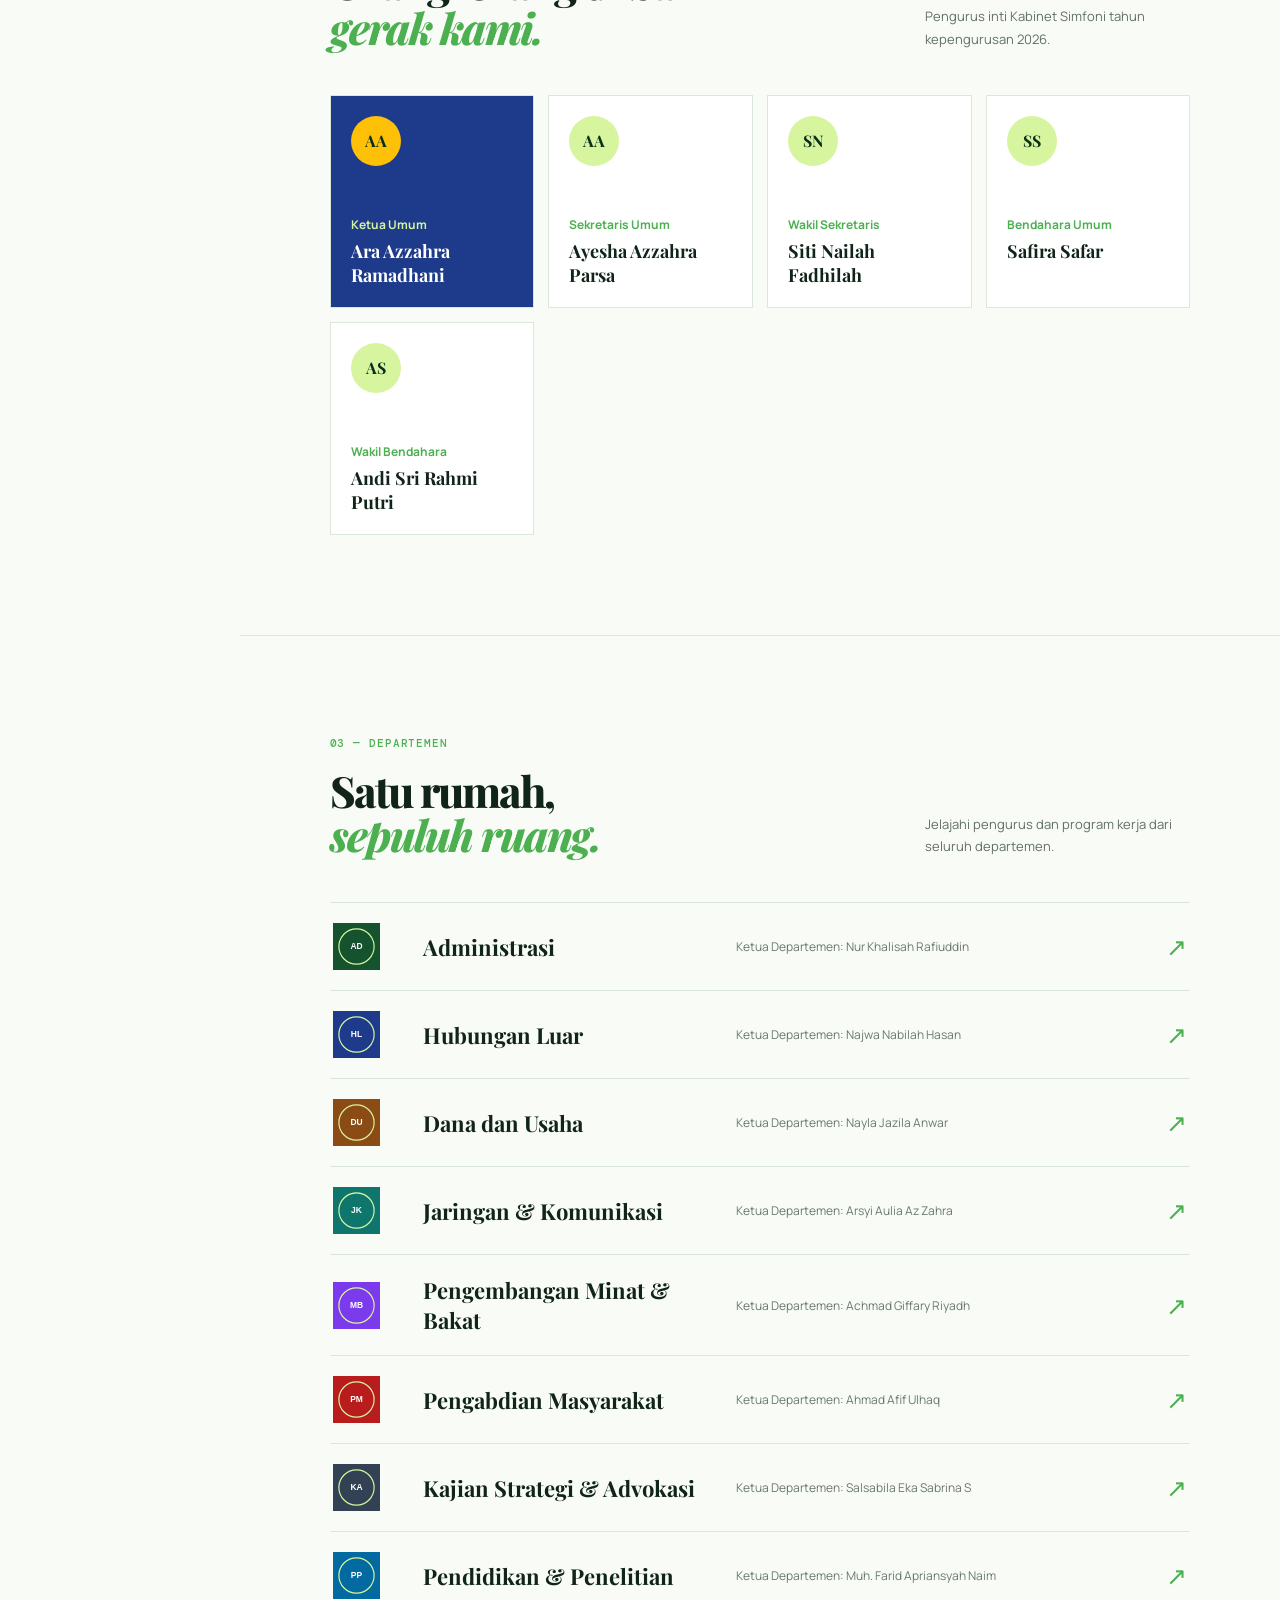
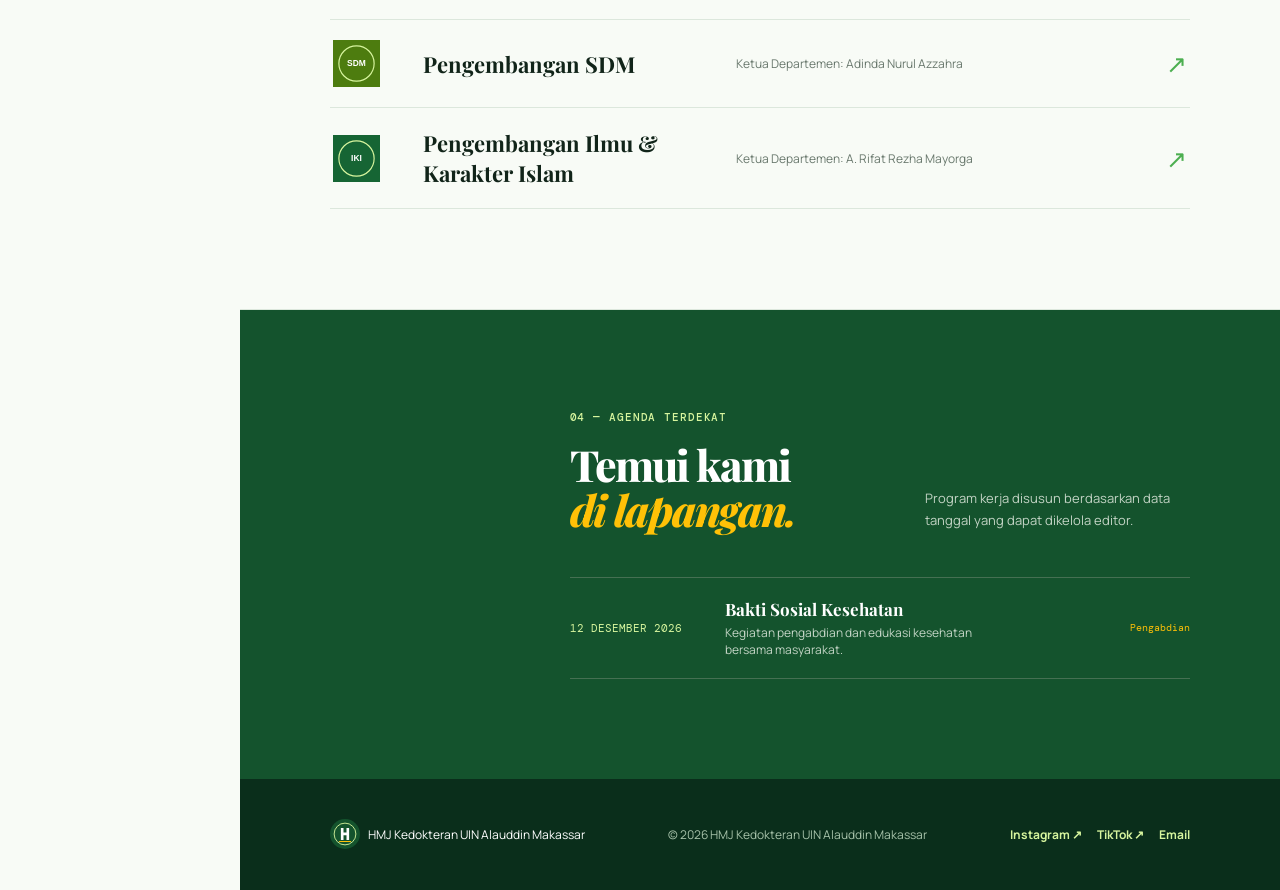
==== commit 30cb97ab: "Update HMJ identity and department media" ====
--- a/index.html
+++ b/index.html
@@ -1,59 +1,6 @@
 <!doctype html>
-<html lang="id">
-  <head>
-    <meta charset="UTF-8" />
-    <meta name="viewport" content="width=device-width, initial-scale=1.0" />
-    <meta name="description" content="Portal HMJ Kedokteran Fakultas Kedokteran dan Ilmu Kesehatan UIN Alauddin Makassar." />
-    <title>HMJ Kedokteran UINAM — Kabinet Simfoni</title>
-    <link rel="preconnect" href="https://fonts.googleapis.com" />
-    <link rel="preconnect" href="https://fonts.gstatic.com" crossorigin />
-    <link href="https://fonts.googleapis.com/css2?family=DM+Mono:wght@400;500&family=Manrope:wght@400;500;600;700;800&family=Playfair+Display:ital,wght@0,700;0,800;1,700&display=swap" rel="stylesheet" />
-    <link rel="stylesheet" href="styles.css" />
-  </head>
-  <body>
-    <div class="noise"></div>
-    <header class="topbar">
-      <a class="brand" href="#beranda" aria-label="HMJ Kedokteran UINAM beranda">
-        <span class="brand-mark">✦</span><span>HMJ KEDOKTERAN <b>UINAM</b></span>
-      </a>
-      <div class="top-actions">
-        <span id="live-date" class="live-date"></span>
-        <button class="menu-toggle" aria-label="Buka menu">☰</button>
-      </div>
-    </header>
-
-    <aside class="sidebar" id="sidebar">
-      <p class="eyebrow">NAVIGASI RUANG</p>
-      <nav id="navigation" aria-label="Navigasi utama"></nav>
-      <div class="side-footer">
-        <p>HMJ Kedokteran FKIK<br />UIN Alauddin Makassar</p>
-        <a href="mailto:hmjkedokteran@uin-alauddin.ac.id">hmjkedokteran@uin-alauddin.ac.id</a>
-      </div>
-    </aside>
-
-    <main id="app"></main>
-
-    <template id="home-template">
-      <section class="hero section-shell">
-        <div class="hero-copy"><p class="eyebrow">KABINET SIMFONI / 2026</p><h1>HMJ Kedokteran<br /><em>UIN Alauddin Makassar.</em></h1><p class="intro">Hangat Bersua, Cerdas Berkarya. Ruang kolaborasi mahasiswa Fakultas Kedokteran dan Ilmu Kesehatan untuk bertumbuh, berkarya, dan mengabdi.</p><div class="hero-links"><a class="button" href="#tentang">Kenali kami <span>↗</span></a><a class="text-link" href="#program">Lihat agenda ↓</a></div></div>
-        <div class="hero-art" aria-label="Logo HMJ Kedokteran"><div class="sun"></div><div class="orbit orbit-a"></div><div class="orbit orbit-b"></div><div class="cross">✦</div><p>HMJ KEDOKTERAN FKIK<br />UIN ALAUDDIN MAKASSAR</p></div>
-      </section>
-      <section class="ticker"><span>HANGAT BERSUA</span><i></i><span>CERDAS BERKARYA</span><i></i><span>KABINET SIMFONI</span><i></i><span>TAHUN 2026</span><i></i><span>HANGAT BERSUA</span></section>
-      <section class="section-shell statement-grid" id="tentang"><div><p class="eyebrow">01 — ARAH GERAK</p><h2>Bersama dalam hangat,<br /><em>bertumbuh dalam karya.</em></h2></div><div class="vision-card"><span>VISI</span><p>Menjadi ruang bertumbuh bagi mahasiswa kedokteran yang hangat dalam bersua, cerdas dalam berkarya, dan berlandaskan nilai keislaman.</p></div><div class="mission-card"><span>MISI</span><ul><li>Menguatkan kapasitas akademik, organisasi, dan karakter mahasiswa.</li><li>Membangun kolaborasi untuk mahasiswa dan masyarakat.</li><li>Mendorong karya, pengabdian, dan inovasi bermanfaat.</li></ul></div></section>
-      <section class="section-shell leadership" id="pengurus"><div class="section-head"><div><p class="eyebrow">02 — PENGURUS INTI</p><h2>Orang-orang di balik<br /><em>gerak kami.</em></h2></div><p>Pengurus inti Kabinet Simfoni tahun kepengurusan 2026.</p></div><div class="leaders" id="leaders"></div></section>
-      <section class="section-shell departments" id="departemen"><div class="section-head"><div><p class="eyebrow">03 — DEPARTEMEN</p><h2>Satu rumah,<br /><em>sepuluh ruang.</em></h2></div><p>Jelajahi pengurus dan program kerja dari seluruh departemen.</p></div><div class="department-list" id="department-list"></div></section>
-      <section class="section-shell agenda" id="program"><div class="section-head"><div><p class="eyebrow">04 — AGENDA TERDEKAT</p><h2>Temui kami<br /><em>di lapangan.</em></h2></div><p>Program kerja disusun berdasarkan data tanggal yang dapat dikelola editor.</p></div><div class="agenda-list" id="agenda-list"></div></section>
-    </template>
-
-    <template id="department-template">
-      <section class="department-hero section-shell"><a href="#beranda" class="back">← Kembali ke halaman utama</a><div class="room-number" id="room-number"></div><div class="department-title"><div class="department-icon" id="room-icon"></div><div><p class="eyebrow" id="room-eyebrow"></p><h1 id="room-title"></h1><p id="room-description" class="intro"></p></div></div></section>
-      <section class="section-shell team-section"><p class="eyebrow">PENGURUS DEPARTEMEN</p><div id="team-list" class="team-list"></div></section>
-      <section class="section-shell department-programs"><div class="section-head"><div><p class="eyebrow">PROGRAM KERJA</p><h2>Agenda dan<br /><em>rencana kerja.</em></h2></div><p>Setiap agenda dilengkapi tanggal, deskripsi, dan kategori kegiatan.</p></div><div class="agenda-list" id="department-programs"></div></section>
-      <section class="section-shell docs-section"><div class="section-head"><div><p class="eyebrow">DOKUMENTASI PROGRAM KERJA</p><h2>Jejak karya<br /><em>kami.</em></h2></div><p>Arsip kegiatan yang terus tumbuh bersama perjalanan departemen.</p></div><div id="documentation" class="documentation"></div></section>
-    </template>
-
-    <footer><div><span class="brand-mark">✦</span> HMJ KEDOKTERAN UINAM</div><p>© <span id="year"></span> HMJ Kedokteran FKIK UIN Alauddin Makassar</p><div class="socials"><a href="https://www.instagram.com/" target="_blank" rel="noreferrer">Instagram ↗</a><a href="https://www.tiktok.com/" target="_blank" rel="noreferrer">TikTok ↗</a><a href="mailto:hmjkedokteran@uin-alauddin.ac.id">Email</a></div></footer>
-    <script src="org-data.js"></script>
-    <script src="app.js"></script>
-  </body>
-</html>
+<html lang="id"><head><meta charset="UTF-8" /><meta name="viewport" content="width=device-width, initial-scale=1.0" /><meta name="description" content="Portal HMJ Kedokteran UIN Alauddin Makassar." /><title>HMJ Kedokteran UIN Alauddin Makassar — Kabinet Simfoni</title><link rel="preconnect" href="https://fonts.googleapis.com" /><link rel="preconnect" href="https://fonts.gstatic.com" crossorigin /><link href="https://fonts.googleapis.com/css2?family=DM+Mono:wght@400;500&family=Manrope:wght@400;500;600;700;800&family=Playfair+Display:ital,wght@0,700;0,800;1,700&display=swap" rel="stylesheet" /><link rel="stylesheet" href="styles.css" /></head>
+<body><div class="noise"></div><header class="topbar"><a class="brand" href="#beranda" aria-label="Beranda"><img class="brand-mark" id="header-logo" alt="Logo HMJ" /><span id="header-name"></span></a><div class="top-actions"><span id="live-date" class="live-date"></span><button class="menu-toggle" aria-label="Buka menu">☰</button></div></header><aside class="sidebar" id="sidebar"><p class="eyebrow">NAVIGASI RUANG</p><nav id="navigation" aria-label="Navigasi utama"></nav><div class="side-footer"><p id="sidebar-name"></p><a id="sidebar-email"></a></div></aside><main id="app"></main>
+<template id="home-template"><section class="hero section-shell" id="beranda"><div class="hero-copy"><p class="eyebrow" id="hero-cabinet"></p><h1 id="hero-name"></h1><p class="intro" id="hero-jargon"></p><div class="hero-links"><a class="button" href="#tentang">Kenali kami <span>↗</span></a><a class="text-link" href="#program">Lihat agenda ↓</a></div></div><div class="hero-art" aria-label="Logo HMJ Kedokteran"><div class="sun"></div><div class="orbit orbit-a"></div><div class="orbit orbit-b"></div><img class="hero-logo" id="hero-logo" alt="Logo HMJ" /><p id="hero-logo-name"></p></div></section><section class="ticker" id="ticker"></section><section class="section-shell statement-grid" id="tentang"><div><p class="eyebrow">01 — ARAH GERAK</p><h2>Bersama dalam hangat,<br /><em>bertumbuh dalam karya.</em></h2></div><div class="vision-card"><span>VISI</span><p id="vision"></p></div><div class="mission-card"><span>MISI</span><ul id="missions"></ul></div></section><section class="section-shell leadership" id="pengurus"><div class="section-head"><div><p class="eyebrow">02 — PENGURUS INTI</p><h2>Orang-orang di balik<br /><em>gerak kami.</em></h2></div><p id="core-board-caption"></p></div><div class="leaders" id="leaders"></div></section><section class="section-shell departments" id="departemen"><div class="section-head"><div><p class="eyebrow">03 — DEPARTEMEN</p><h2>Satu rumah,<br /><em>sepuluh ruang.</em></h2></div><p>Jelajahi pengurus dan program kerja dari seluruh departemen.</p></div><div class="department-list" id="department-list"></div></section><section class="section-shell agenda" id="program"><div class="section-head"><div><p class="eyebrow">04 — AGENDA TERDEKAT</p><h2>Temui kami<br /><em>di lapangan.</em></h2></div><p>Program kerja disusun berdasarkan data tanggal yang dapat dikelola editor.</p></div><div class="agenda-list" id="agenda-list"></div></section></template>
+<template id="department-template"><section class="department-hero section-shell"><a href="#beranda" class="back">← Kembali ke halaman utama</a><div class="room-number" id="room-number"></div><div class="department-title"><img class="department-icon" id="room-logo" alt="Logo departemen" /><div><p class="eyebrow" id="room-eyebrow"></p><h1 id="room-title"></h1><p id="room-description" class="intro"></p><div class="department-socials" id="department-socials"></div></div></div></section><section class="section-shell team-section"><p class="eyebrow">PENGURUS DEPARTEMEN</p><div id="team-list" class="team-list"></div></section><section class="section-shell department-programs"><div class="section-head"><div><p class="eyebrow">PROGRAM KERJA</p><h2>Agenda dan<br /><em>rencana kerja.</em></h2></div><p>Setiap agenda dilengkapi tanggal, deskripsi, kategori, dan dokumentasi foto.</p></div><div class="agenda-list" id="department-programs"></div></section><section class="section-shell docs-section"><div class="section-head"><div><p class="eyebrow">DOKUMENTASI PROGRAM KERJA</p><h2>Jejak karya<br /><em>kami.</em></h2></div><p>Ganti URL/path gambar pada org-data.js untuk memperbarui arsip foto.</p></div><div id="documentation" class="documentation"></div></section></template>
+<footer><div class="footer-brand"><img class="brand-mark" id="footer-logo" alt="Logo HMJ" /> <span id="footer-name"></span></div><p>© <span id="year"></span> <span id="footer-org-name"></span></p><div class="socials"><a id="footer-instagram" target="_blank" rel="noreferrer">Instagram ↗</a><a id="footer-tiktok" target="_blank" rel="noreferrer">TikTok ↗</a><a id="footer-email">Email</a></div></footer><script src="org-data.js"></script><script src="app.js"></script></body></html>
--- a/styles.css
+++ b/styles.css
@@ -1,2 +1,3 @@
-:root{--forest:#14532d;--grass:#4caf50;--lime:#d7f59e;--white:#fff;--yellow:#ffc107;--blue:#1e3a8a;--deep:#0a2e1b;--ink:#112419;--line:#dce7dc;--serif:'Playfair Display',serif;--sans:Manrope,sans-serif;--mono:'DM Mono',monospace}*{box-sizing:border-box}html{scroll-behavior:smooth}body{margin:0;background:#f8fbf6;color:var(--ink);font-family:var(--sans);font-size:15px}.noise{position:fixed;inset:0;pointer-events:none;opacity:.15;z-index:5;background-image:url("data:image/svg+xml,%3Csvg viewBox='0 0 180 180' xmlns='http://www.w3.org/2000/svg'%3E%3Cfilter id='n'%3E%3CfeTurbulence type='fractalNoise' baseFrequency='.9' numOctaves='3' stitchTiles='stitch'/%3E%3C/filter%3E%3Crect width='100%25' height='100%25' filter='url(%23n)' opacity='.12'/%3E%3C/svg%3E")}a{color:inherit;text-decoration:none}.topbar{height:72px;border-bottom:1px solid var(--line);position:fixed;inset:0 0 auto;z-index:10;background:#f8fbf6eF;backdrop-filter:blur(12px);display:flex;align-items:center;justify-content:space-between;padding:0 30px}.brand{font-size:16px;font-weight:500;letter-spacing:.03em;display:flex;gap:11px;align-items:center}.brand b{color:var(--grass)}.brand-mark{font-size:23px;color:var(--yellow)}.top-actions{display:flex;gap:25px;align-items:center}.live-date,.eyebrow{font:11px var(--mono);letter-spacing:.08em}.menu-toggle{display:none;border:0;background:transparent;font-size:22px}.sidebar{position:fixed;z-index:9;top:72px;bottom:0;width:240px;border-right:1px solid var(--line);padding:35px 20px;display:flex;flex-direction:column;background:#f8fbf6}.sidebar .eyebrow{color:#6a796d;margin:0 0 17px 10px}nav{display:flex;flex-direction:column;gap:4px}nav a{padding:12px 10px;border-radius:3px;font-weight:600;transition:.2s}nav a span{font:10px var(--mono);color:#76947c;float:right}nav a:hover,nav a.active{background:var(--deep);color:white}.side-footer{margin-top:auto;padding:15px 10px 0;border-top:1px solid var(--line);font-size:11px;line-height:1.7;color:#607065}.side-footer p{margin:0 0 8px}.side-footer a{color:var(--grass);font-weight:700}main{margin-left:240px;padding-top:72px;min-height:calc(100vh - 72px)}.section-shell{max-width:1220px;padding-left:7vw;padding-right:7vw;margin:auto}.hero{min-height:650px;display:grid;grid-template-columns:1.1fr .9fr;align-items:center;gap:70px;padding-top:70px;padding-bottom:70px}.eyebrow{color:var(--grass);font-weight:500;margin:0 0 18px}.hero h1,h1,h2{font:800 clamp(39px,5vw,72px)/1.04 var(--serif);letter-spacing:-.045em;margin:0}.hero h1 em,h2 em{color:var(--grass)}.intro{font-size:16px;line-height:1.8;color:#526258;max-width:580px;margin:25px 0}.hero-links{display:flex;align-items:center;gap:28px;margin-top:33px}.button{background:var(--deep);color:white;padding:15px 20px;font-size:13px;font-weight:700}.button span{color:var(--yellow);margin-left:15px;font-size:19px}.text-link{font-weight:700;font-size:13px;text-decoration:underline;text-underline-offset:5px}.hero-art{height:440px;background:var(--lime);position:relative;overflow:hidden;display:flex;justify-content:center;align-items:center}.sun{width:245px;height:245px;background:var(--yellow);border-radius:50%;position:absolute}.orbit{border:1px solid var(--forest);border-radius:50%;position:absolute}.orbit-a{width:430px;height:175px;transform:rotate(-36deg)}.orbit-b{width:430px;height:175px;transform:rotate(40deg)}.cross{font-size:100px;color:var(--deep);position:relative}.hero-art p{position:absolute;bottom:20px;left:23px;margin:0;font:10px/1.5 var(--mono);letter-spacing:.12em;color:var(--deep)}.ticker{background:var(--deep);color:var(--lime);height:55px;display:flex;align-items:center;justify-content:space-around;overflow:hidden;white-space:nowrap;font:11px var(--mono);letter-spacing:.1em}.ticker i{width:5px;height:5px;border-radius:50%;background:var(--yellow);flex:none}.statement-grid{padding-top:135px;padding-bottom:135px;display:grid;grid-template-columns:1.25fr 1fr 1fr;gap:22px}.statement-grid h2,.section-head h2{font-size:43px}.vision-card,.mission-card{padding:27px;min-height:260px}.vision-card{background:var(--forest);color:white}.mission-card{border:1px solid var(--line);background:white}.vision-card span,.mission-card span{font:10px var(--mono);letter-spacing:.1em;color:var(--yellow)}.mission-card span{color:var(--grass)}.vision-card p{font:700 22px/1.35 var(--serif);margin:38px 0 0}.mission-card ul{margin:30px 0 0;padding-left:20px;color:#526258;line-height:1.75}.leadership,.departments,.agenda{padding-top:100px;padding-bottom:100px;border-top:1px solid var(--line)}.section-head{display:flex;justify-content:space-between;align-items:end;margin-bottom:45px}.section-head>p{max-width:265px;color:#617065;line-height:1.7;font-size:13px;margin:0}.leaders{display:grid;grid-template-columns:repeat(4,1fr);gap:14px}.leader{background:white;border:1px solid var(--line);padding:20px}.leader:first-child{background:var(--blue);color:white}.avatar{width:50px;height:50px;background:var(--lime);border-radius:50%;display:grid;place-items:center;color:var(--deep);font:700 16px var(--serif);margin-bottom:50px}.leader:first-child .avatar{background:var(--yellow)}.leader p{margin:0;font-size:12px;color:var(--grass);font-weight:700}.leader:first-child p{color:var(--lime)}.leader h3{font:700 18px var(--serif);margin:6px 0 0}.department-list{border-top:1px solid var(--line)}.department-row{display:grid;grid-template-columns:70px 1fr 1.4fr auto;align-items:center;gap:20px;padding:20px 3px;border-bottom:1px solid var(--line);transition:.2s}.department-row:hover{padding-left:15px;background:white}.dept-symbol,.department-icon{width:47px;height:47px;display:grid;place-items:center;background:var(--lime);font-size:23px}.department-row h3{margin:0;font:700 22px var(--serif)}.department-row p{margin:0;color:#69786d;font-size:12px}.department-row .arrow{font-size:25px;color:var(--grass)}.agenda{background:var(--forest);color:white;max-width:none;padding-left:calc(7vw + 240px);padding-right:7vw}.agenda .section-head{max-width:980px;margin-left:auto;margin-right:auto}.agenda .eyebrow{color:var(--lime)}.agenda h2 em{color:var(--yellow)}.agenda .section-head>p{color:#c3d4c5}.agenda-list{max-width:980px;margin:auto;border-top:1px solid #457052}.agenda-item{display:grid;grid-template-columns:130px 1fr 180px;gap:25px;border-bottom:1px solid #457052;padding:20px 0;align-items:center}.agenda-item time{font:11px var(--mono);color:var(--lime)}.agenda-item h3{font:700 17px var(--serif);margin:0}.agenda-item p{margin:4px 0 0;color:#c3d4c5;font-size:12px}.agenda-item span{font:10px var(--mono);color:var(--yellow);text-align:right}.department-hero{padding-top:75px;padding-bottom:80px;position:relative;background:#eef7e9;max-width:none;padding-left:7vw}.back{font:11px var(--mono);color:var(--grass);font-weight:600}.room-number{font:13vw/1 var(--serif);position:absolute;right:8vw;bottom:25px;color:#d4e7cf}.department-title{display:flex;gap:25px;align-items:center;margin-top:70px;position:relative}.department-title .department-icon{width:72px;height:72px;font-size:35px;background:var(--yellow)}.department-title h1{font-size:clamp(43px,6vw,80px)}.department-title .intro{margin:10px 0 0}.team-section{padding-top:85px;padding-bottom:85px}.team-list{display:grid;grid-template-columns:repeat(3,1fr);border-top:1px solid var(--line)}.team-member{padding:27px 15px 27px 0;border-bottom:1px solid var(--line);display:flex;gap:15px;align-items:center}.mini-avatar{width:40px;height:40px;border-radius:50%;background:var(--lime);display:grid;place-items:center;font:700 14px var(--serif)}.team-member h3{margin:0;font:700 17px var(--serif)}.team-member p{margin:2px 0 0;font-size:10px;color:var(--grass);font-weight:700}.docs-section{padding-top:85px;padding-bottom:100px;background:white;max-width:none;padding-left:calc(7vw + 240px);padding-right:7vw}.docs-section .section-head,.documentation{max-width:980px;margin-left:auto;margin-right:auto}.documentation{display:grid;grid-template-columns:repeat(3,1fr);gap:16px}.doc-card{min-height:255px;padding:20px;display:flex;flex-direction:column;justify-content:end;background:var(--lime);position:relative;overflow:hidden}.doc-card:nth-child(2){background:var(--yellow)}.doc-card:nth-child(3){background:var(--blue);color:white}.doc-card:before{content:'✦';position:absolute;right:10px;top:-25px;font:120px var(--serif);opacity:.18}.doc-card span{font:10px var(--mono);position:relative}.doc-card h3{font:700 24px/1.1 var(--serif);margin:8px 0;position:relative}.doc-card p{font-size:12px;margin:0;position:relative;opacity:.75}.customizer{position:fixed;right:22px;bottom:22px;z-index:12}.customizer>button{border:0;background:var(--deep);color:white;padding:12px 16px;font:600 12px var(--sans);cursor:pointer}.color-panel{display:none;position:absolute;right:0;bottom:48px;width:205px;background:white;border:1px solid var(--line);box-shadow:0 15px 40px #1232;padding:17px}.color-panel.open{display:block}.color-panel label{display:flex;justify-content:space-between;align-items:center;font-size:11px;margin:11px 0}.color-panel input{border:0;width:28px;height:22px;padding:0}.reset{font:11px var(--sans);border:0;background:none;text-decoration:underline;padding:5px 0;cursor:pointer}footer{margin-left:240px;background:var(--deep);color:white;padding:35px 7vw;display:flex;justify-content:space-between;align-items:center;font-size:12px}footer p{color:#a7c2aa}.socials{display:flex;gap:15px;color:var(--lime);font-weight:700}@media(max-width:850px){.sidebar{transform:translateX(-100%);transition:.25s;width:260px}.sidebar.open{transform:none}.menu-toggle{display:block}main,footer{margin-left:0}.hero{grid-template-columns:1fr;padding-top:55px}.hero-art{height:320px}.statement-grid{grid-template-columns:1fr;padding-top:75px;padding-bottom:75px}.leaders{grid-template-columns:1fr 1fr}.department-row{grid-template-columns:50px 1fr auto}.department-row p{display:none}.agenda{padding-left:7vw}.docs-section{padding-left:7vw}.documentation{grid-template-columns:1fr}.team-list{grid-template-columns:1fr 1fr}}@media(max-width:540px){.topbar{padding:0 18px}.live-date{display:none}.section-shell{padding-left:22px;padding-right:22px}.hero{min-height:0}.hero h1{font-size:42px}.hero-art{height:260px}.section-head{display:block}.section-head>p{margin-top:17px}.leaders{grid-template-columns:1fr}.leader{display:flex;gap:15px;align-items:center}.leader .avatar{margin:0}.department-row h3{font-size:18px}.department-row{gap:9px}.agenda{padding-left:22px;padding-right:22px}.agenda-item{grid-template-columns:1fr;gap:6px}.agenda-item span{text-align:left}.department-hero{padding:55px 22px}.department-title{margin-top:50px;align-items:start}.department-title .department-icon{width:55px;height:55px;flex:none}.team-list{grid-template-columns:1fr}.docs-section{padding-left:22px;padding-right:22px}footer{padding:30px 22px;display:block}footer p{margin:15px 0}.customizer>button span{display:none}}
+:root{--forest:#14532d;--grass:#4caf50;--lime:#d7f59e;--white:#fff;--yellow:#ffc107;--blue:#1e3a8a;--deep:#0a2e1b;--ink:#112419;--line:#dce7dc;--serif:'Playfair Display',serif;--sans:Manrope,sans-serif;--mono:'DM Mono',monospace}*{box-sizing:border-box}html{scroll-behavior:smooth}body{margin:0;background:#f8fbf6;color:var(--ink);font-family:var(--sans);font-size:15px}.noise{position:fixed;inset:0;pointer-events:none;opacity:.15;z-index:5;background-image:url("data:image/svg+xml,%3Csvg viewBox='0 0 180 180' xmlns='http://www.w3.org/2000/svg'%3E%3Cfilter id='n'%3E%3CfeTurbulence type='fractalNoise' baseFrequency='.9' numOctaves='3' stitchTiles='stitch'/%3E%3C/filter%3E%3Crect width='100%25' height='100%25' filter='url(%23n)' opacity='.12'/%3E%3C/svg%3E")}a{color:inherit;text-decoration:none}.topbar{height:72px;border-bottom:1px solid var(--line);position:fixed;inset:0 0 auto;z-index:10;background:#f8fbf6eF;backdrop-filter:blur(12px);display:flex;align-items:center;justify-content:space-between;padding:0 30px}.brand{font-size:16px;font-weight:500;letter-spacing:.03em;display:flex;gap:11px;align-items:center}.brand b{color:var(--grass)}.brand-mark{font-size:23px;color:var(--yellow)}.top-actions{display:flex;gap:25px;align-items:center}.live-date,.eyebrow{font:11px var(--mono);letter-spacing:.08em}.menu-toggle{display:none;border:0;background:transparent;font-size:22px}.sidebar{position:fixed;z-index:9;top:72px;bottom:0;width:240px;border-right:1px solid var(--line);padding:35px 20px;display:flex;flex-direction:column;background:#f8fbf6}.sidebar .eyebrow{color:#6a796d;margin:0 0 17px 10px}nav{display:flex;flex-direction:column;gap:4px}nav a{padding:12px 10px;border-radius:3px;font-weight:600;transition:.2s}nav a span{font:10px var(--mono);color:#76947c;float:right}nav a:hover,nav a.active{background:var(--deep);color:white}.side-footer{margin-top:auto;padding:15px 10px 0;border-top:1px solid var(--line);font-size:11px;line-height:1.7;color:#607065}.side-footer p{margin:0 0 8px}.side-footer a{color:var(--grass);font-weight:700}main{margin-left:240px;padding-top:72px;min-height:calc(100vh - 72px)}.section-shell{max-width:1220px;padding-left:7vw;padding-right:7vw;margin:auto}.hero{min-height:650px;display:grid;grid-template-columns:1.1fr .9fr;align-items:center;gap:70px;padding-top:70px;padding-bottom:70px}.eyebrow{color:var(--grass);font-weight:500;margin:0 0 18px}.hero h1,h1,h2{font:800 clamp(39px,5vw,72px)/1.04 var(--serif);letter-spacing:-.045em;margin:0}.hero h1 em,h2 em{color:var(--grass)}.intro{font-size:16px;line-height:1.8;color:#526258;max-width:580px;margin:25px 0}.hero-links{display:flex;align-items:center;gap:28px;margin-top:33px}.button{background:var(--deep);color:white;padding:15px 20px;font-size:13px;font-weight:700}.button span{color:var(--yellow);margin-left:15px;font-size:19px}.text-link{font-weight:700;font-size:13px;text-decoration:underline;text-underline-offset:5px}.hero-art{height:440px;background:var(--lime);position:relative;overflow:hidden;display:flex;justify-content:center;align-items:center}.sun{width:245px;height:245px;background:var(--yellow);border-radius:50%;position:absolute}.orbit{border:1px solid var(--forest);border-radius:50%;position:absolute}.orbit-a{width:430px;height:175px;transform:rotate(-36deg)}.orbit-b{width:430px;height:175px;transform:rotate(40deg)}.hero-art p{position:absolute;bottom:20px;left:23px;margin:0;font:10px/1.5 var(--mono);letter-spacing:.12em;color:var(--deep)}.ticker{background:var(--deep);color:var(--lime);height:55px;display:flex;align-items:center;justify-content:space-around;overflow:hidden;white-space:nowrap;font:11px var(--mono);letter-spacing:.1em}.ticker i{width:5px;height:5px;border-radius:50%;background:var(--yellow);flex:none}.statement-grid{padding-top:135px;padding-bottom:135px;display:grid;grid-template-columns:1.25fr 1fr 1fr;gap:22px}.statement-grid h2,.section-head h2{font-size:43px}.vision-card,.mission-card{padding:27px;min-height:260px}.vision-card{background:var(--forest);color:white}.mission-card{border:1px solid var(--line);background:white}.vision-card span,.mission-card span{font:10px var(--mono);letter-spacing:.1em;color:var(--yellow)}.mission-card span{color:var(--grass)}.vision-card p{font:700 22px/1.35 var(--serif);margin:38px 0 0}.mission-card ul{margin:30px 0 0;padding-left:20px;color:#526258;line-height:1.75}.leadership,.departments,.agenda{padding-top:100px;padding-bottom:100px;border-top:1px solid var(--line)}.section-head{display:flex;justify-content:space-between;align-items:end;margin-bottom:45px}.section-head>p{max-width:265px;color:#617065;line-height:1.7;font-size:13px;margin:0}.leaders{display:grid;grid-template-columns:repeat(4,1fr);gap:14px}.leader{background:white;border:1px solid var(--line);padding:20px}.leader:first-child{background:var(--blue);color:white}.avatar{width:50px;height:50px;background:var(--lime);border-radius:50%;display:grid;place-items:center;color:var(--deep);font:700 16px var(--serif);margin-bottom:50px}.leader:first-child .avatar{background:var(--yellow)}.leader p{margin:0;font-size:12px;color:var(--grass);font-weight:700}.leader:first-child p{color:var(--lime)}.leader h3{font:700 18px var(--serif);margin:6px 0 0}.department-list{border-top:1px solid var(--line)}.department-row{display:grid;grid-template-columns:70px 1fr 1.4fr auto;align-items:center;gap:20px;padding:20px 3px;border-bottom:1px solid var(--line);transition:.2s}.department-row:hover{padding-left:15px;background:white}.dept-symbol,.department-icon{width:47px;height:47px;display:grid;place-items:center;background:var(--lime);font-size:23px}.department-row h3{margin:0;font:700 22px var(--serif)}.department-row p{margin:0;color:#69786d;font-size:12px}.department-row .arrow{font-size:25px;color:var(--grass)}.agenda{background:var(--forest);color:white;max-width:none;padding-left:calc(7vw + 240px);padding-right:7vw}.agenda .section-head{max-width:980px;margin-left:auto;margin-right:auto}.agenda .eyebrow{color:var(--lime)}.agenda h2 em{color:var(--yellow)}.agenda .section-head>p{color:#c3d4c5}.agenda-list{max-width:980px;margin:auto;border-top:1px solid #457052}.agenda-item{display:grid;grid-template-columns:130px 1fr 180px;gap:25px;border-bottom:1px solid #457052;padding:20px 0;align-items:center}.agenda-item time{font:11px var(--mono);color:var(--lime)}.agenda-item h3{font:700 17px var(--serif);margin:0}.agenda-item p{margin:4px 0 0;color:#c3d4c5;font-size:12px}.agenda-item span{font:10px var(--mono);color:var(--yellow);text-align:right}.department-hero{padding-top:75px;padding-bottom:80px;position:relative;background:#eef7e9;max-width:none;padding-left:7vw}.back{font:11px var(--mono);color:var(--grass);font-weight:600}.room-number{font:13vw/1 var(--serif);position:absolute;right:8vw;bottom:25px;color:#d4e7cf}.department-title{display:flex;gap:25px;align-items:center;margin-top:70px;position:relative}.department-title .department-icon{width:72px;height:72px;font-size:35px;background:var(--yellow)}.department-title h1{font-size:clamp(43px,6vw,80px)}.department-title .intro{margin:10px 0 0}.team-section{padding-top:85px;padding-bottom:85px}.team-list{display:grid;grid-template-columns:repeat(3,1fr);border-top:1px solid var(--line)}.team-member{padding:27px 15px 27px 0;border-bottom:1px solid var(--line);display:flex;gap:15px;align-items:center}.mini-avatar{width:40px;height:40px;border-radius:50%;background:var(--lime);display:grid;place-items:center;font:700 14px var(--serif)}.team-member h3{margin:0;font:700 17px var(--serif)}.team-member p{margin:2px 0 0;font-size:10px;color:var(--grass);font-weight:700}.docs-section{padding-top:85px;padding-bottom:100px;background:white;max-width:none;padding-left:calc(7vw + 240px);padding-right:7vw}.docs-section .section-head,.documentation{max-width:980px;margin-left:auto;margin-right:auto}.documentation{display:grid;grid-template-columns:repeat(3,1fr);gap:16px}.doc-card{min-height:255px;padding:20px;display:flex;flex-direction:column;justify-content:end;background:var(--lime);position:relative;overflow:hidden}.doc-card:nth-child(2){background:var(--yellow)}.doc-card:nth-child(3){background:var(--blue);color:white}.doc-card span{font:10px var(--mono);position:relative}.doc-card h3{font:700 24px/1.1 var(--serif);margin:8px 0;position:relative}.doc-card p{font-size:12px;margin:0;position:relative;opacity:.75}.customizer{position:fixed;right:22px;bottom:22px;z-index:12}.customizer>button{border:0;background:var(--deep);color:white;padding:12px 16px;font:600 12px var(--sans);cursor:pointer}.color-panel{display:none;position:absolute;right:0;bottom:48px;width:205px;background:white;border:1px solid var(--line);box-shadow:0 15px 40px #1232;padding:17px}.color-panel.open{display:block}.color-panel label{display:flex;justify-content:space-between;align-items:center;font-size:11px;margin:11px 0}.color-panel input{border:0;width:28px;height:22px;padding:0}.reset{font:11px var(--sans);border:0;background:none;text-decoration:underline;padding:5px 0;cursor:pointer}footer{margin-left:240px;background:var(--deep);color:white;padding:35px 7vw;display:flex;justify-content:space-between;align-items:center;font-size:12px}footer p{color:#a7c2aa}.socials{display:flex;gap:15px;color:var(--lime);font-weight:700}@media(max-width:850px){.sidebar{transform:translateX(-100%);transition:.25s;width:260px}.sidebar.open{transform:none}.menu-toggle{display:block}main,footer{margin-left:0}.hero{grid-template-columns:1fr;padding-top:55px}.hero-art{height:320px}.statement-grid{grid-template-columns:1fr;padding-top:75px;padding-bottom:75px}.leaders{grid-template-columns:1fr 1fr}.department-row{grid-template-columns:50px 1fr auto}.department-row p{display:none}.agenda{padding-left:7vw}.docs-section{padding-left:7vw}.documentation{grid-template-columns:1fr}.team-list{grid-template-columns:1fr 1fr}}@media(max-width:540px){.topbar{padding:0 18px}.live-date{display:none}.section-shell{padding-left:22px;padding-right:22px}.hero{min-height:0}.hero h1{font-size:42px}.hero-art{height:260px}.section-head{display:block}.section-head>p{margin-top:17px}.leaders{grid-template-columns:1fr}.leader{display:flex;gap:15px;align-items:center}.leader .avatar{margin:0}.department-row h3{font-size:18px}.department-row{gap:9px}.agenda{padding-left:22px;padding-right:22px}.agenda-item{grid-template-columns:1fr;gap:6px}.agenda-item span{text-align:left}.department-hero{padding:55px 22px}.department-title{margin-top:50px;align-items:start}.department-title .department-icon{width:55px;height:55px;flex:none}.team-list{grid-template-columns:1fr}.docs-section{padding-left:22px;padding-right:22px}footer{padding:30px 22px;display:block}footer p{margin:15px 0}.customizer>button span{display:none}}
 .department-programs{padding-top:85px;padding-bottom:85px;border-top:1px solid var(--line)}.department-programs .agenda-list{border-top:1px solid var(--line)}.department-programs .agenda-item{grid-template-columns:160px 1fr 160px;border-color:var(--line)}.department-programs .agenda-item time{color:var(--grass)}.department-programs .agenda-item p{color:#617065}.department-programs .agenda-item span{color:var(--grass)}.empty-state{margin:24px 0;color:#617065;line-height:1.7}.admin-body{padding-top:72px}.admin-main{max-width:1100px;margin:auto;padding:85px 7vw}.admin-main>h1{font-size:clamp(42px,6vw,74px)}.admin-main>h1 em{color:var(--grass)}.admin-notice{border-left:4px solid var(--yellow);background:#fff8d8;padding:22px 25px;margin:45px 0}.admin-notice p{margin:8px 0 0;color:#526258;line-height:1.7}.admin-grid{display:grid;grid-template-columns:repeat(2,1fr);gap:16px}.admin-grid article{border:1px solid var(--line);background:white;padding:28px;min-height:190px}.admin-grid h2{font-size:27px}.admin-grid p{color:#617065;line-height:1.7;min-height:52px}.admin-grid button{border:0;background:#dce7dc;color:#617065;padding:11px 15px;font-weight:700;cursor:not-allowed}@media(max-width:540px){.department-programs .agenda-item{grid-template-columns:1fr}.admin-main{padding:55px 22px}.admin-grid{grid-template-columns:1fr}}
+.brand-mark{width:30px;height:30px;object-fit:contain;color:initial;font-size:initial}.hero-logo{width:150px;height:150px;object-fit:contain;position:relative;filter:drop-shadow(0 12px 8px #0a2e1b33)}.dept-symbol,.department-icon{object-fit:cover;border:0}.department-socials{display:flex;gap:14px;margin-top:18px;font-size:12px;font-weight:700;color:var(--grass)}.doc-card{padding:0;min-height:255px;background:var(--lime)}.doc-card:before{content:none}.doc-image{width:100%;height:255px;object-fit:cover;display:block}.doc-copy{position:absolute;inset:auto 0 0;padding:20px;color:white;background:linear-gradient(transparent,rgba(10,46,27,.9));min-height:150px;display:flex;flex-direction:column;justify-content:end}.doc-copy span,.doc-copy h3,.doc-copy p{position:relative}.footer-brand{display:flex;align-items:center;gap:8px}
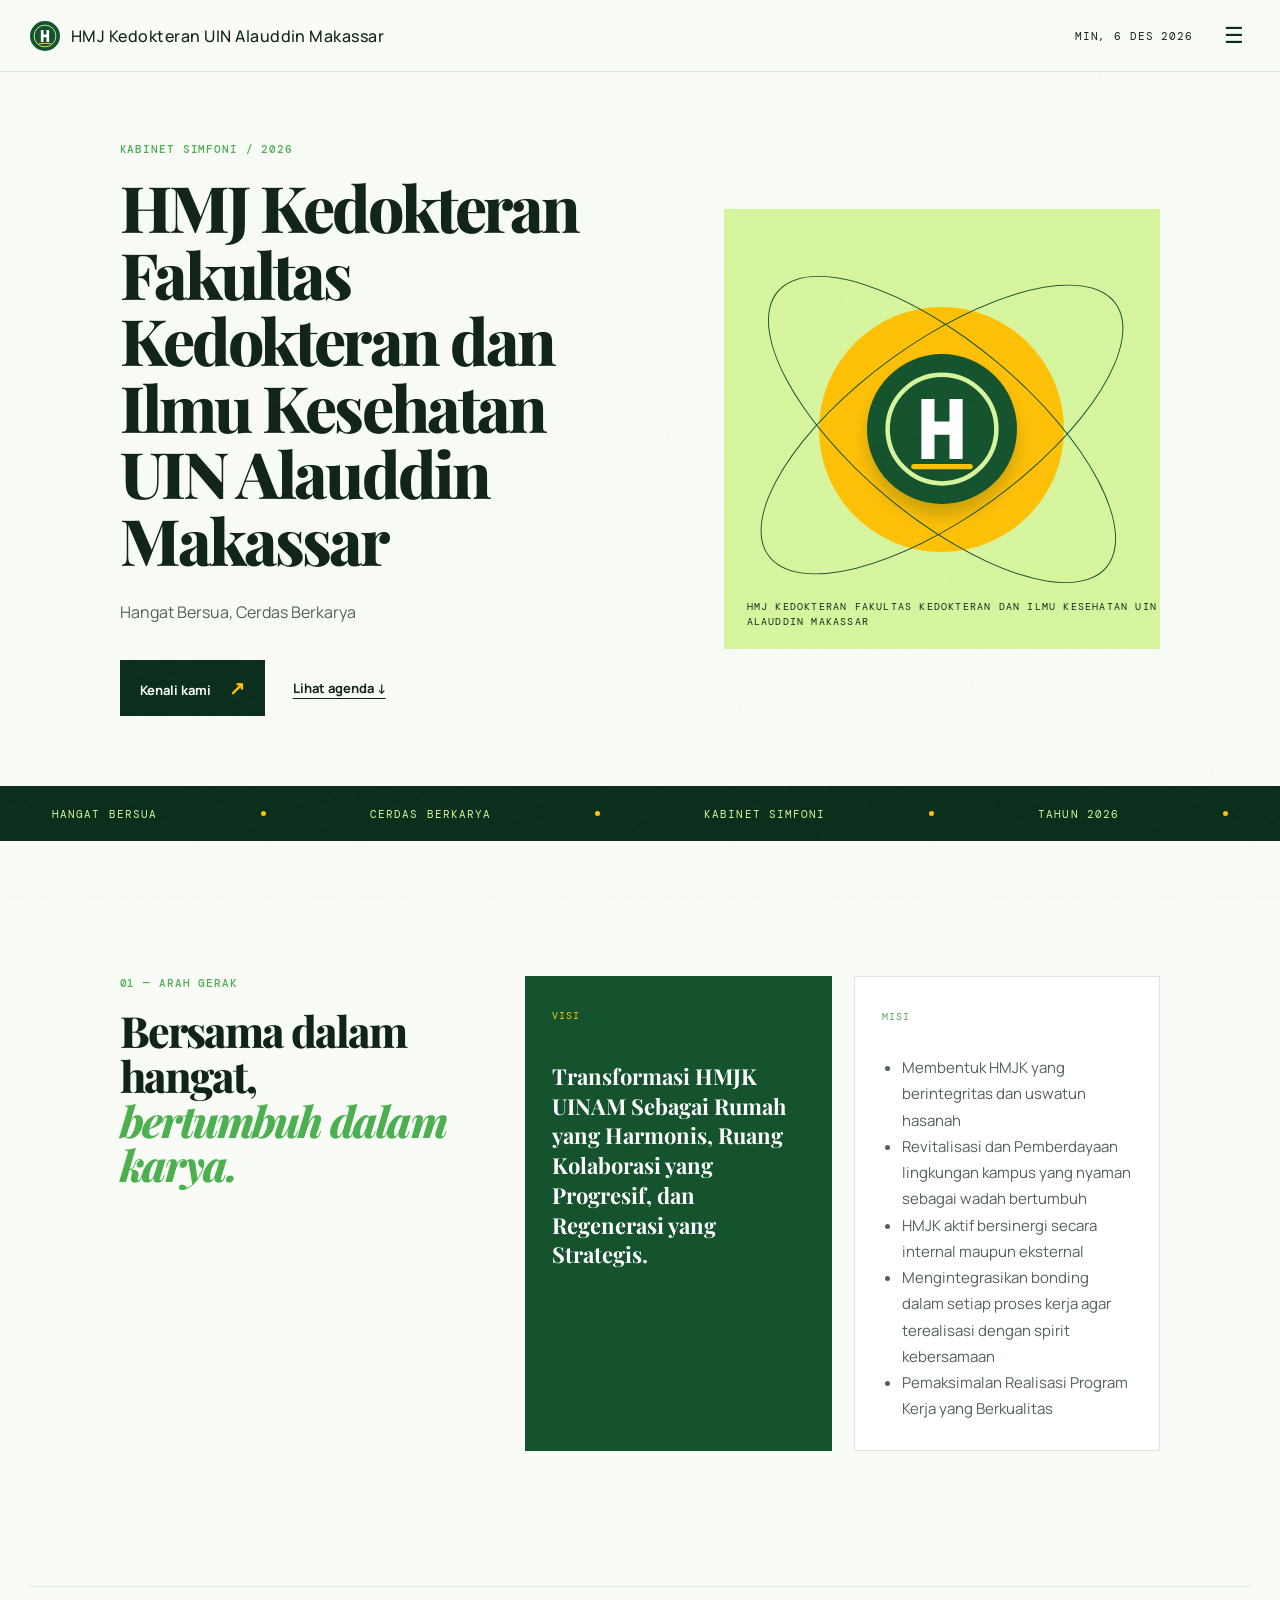
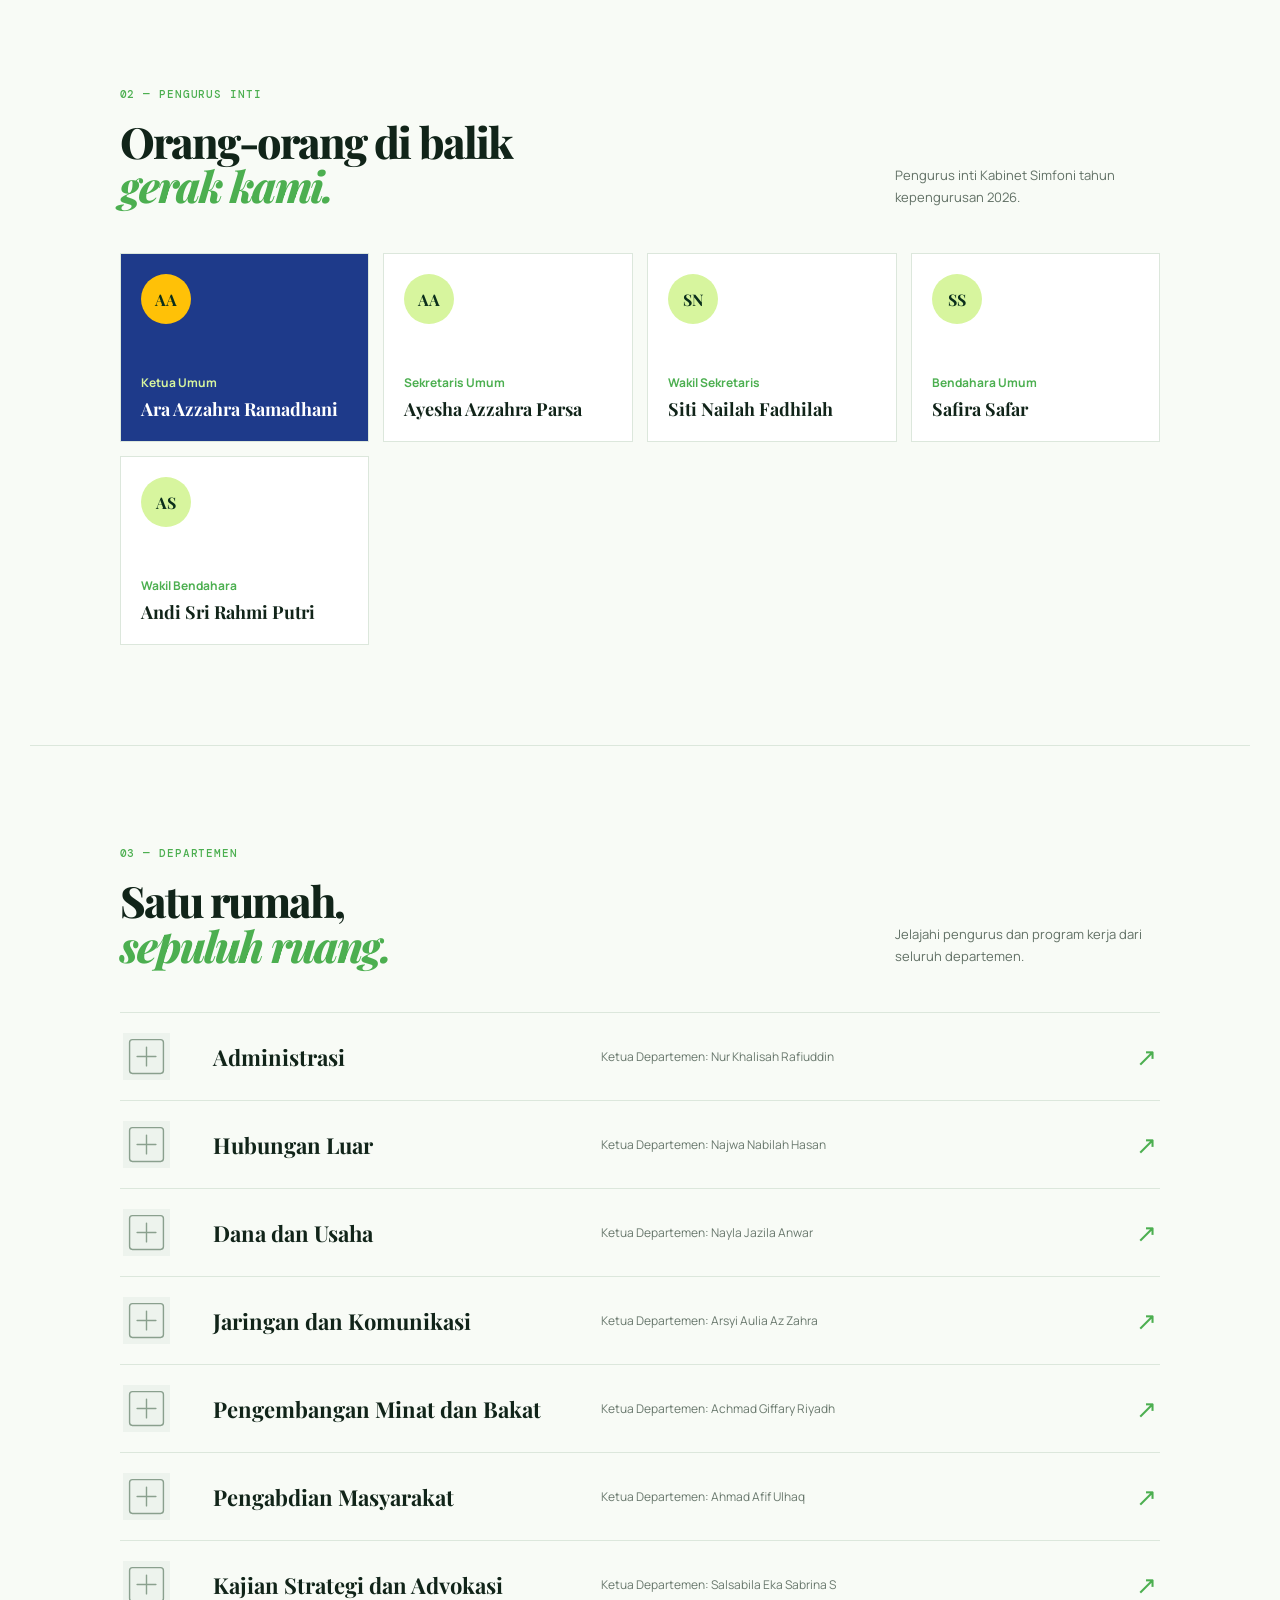
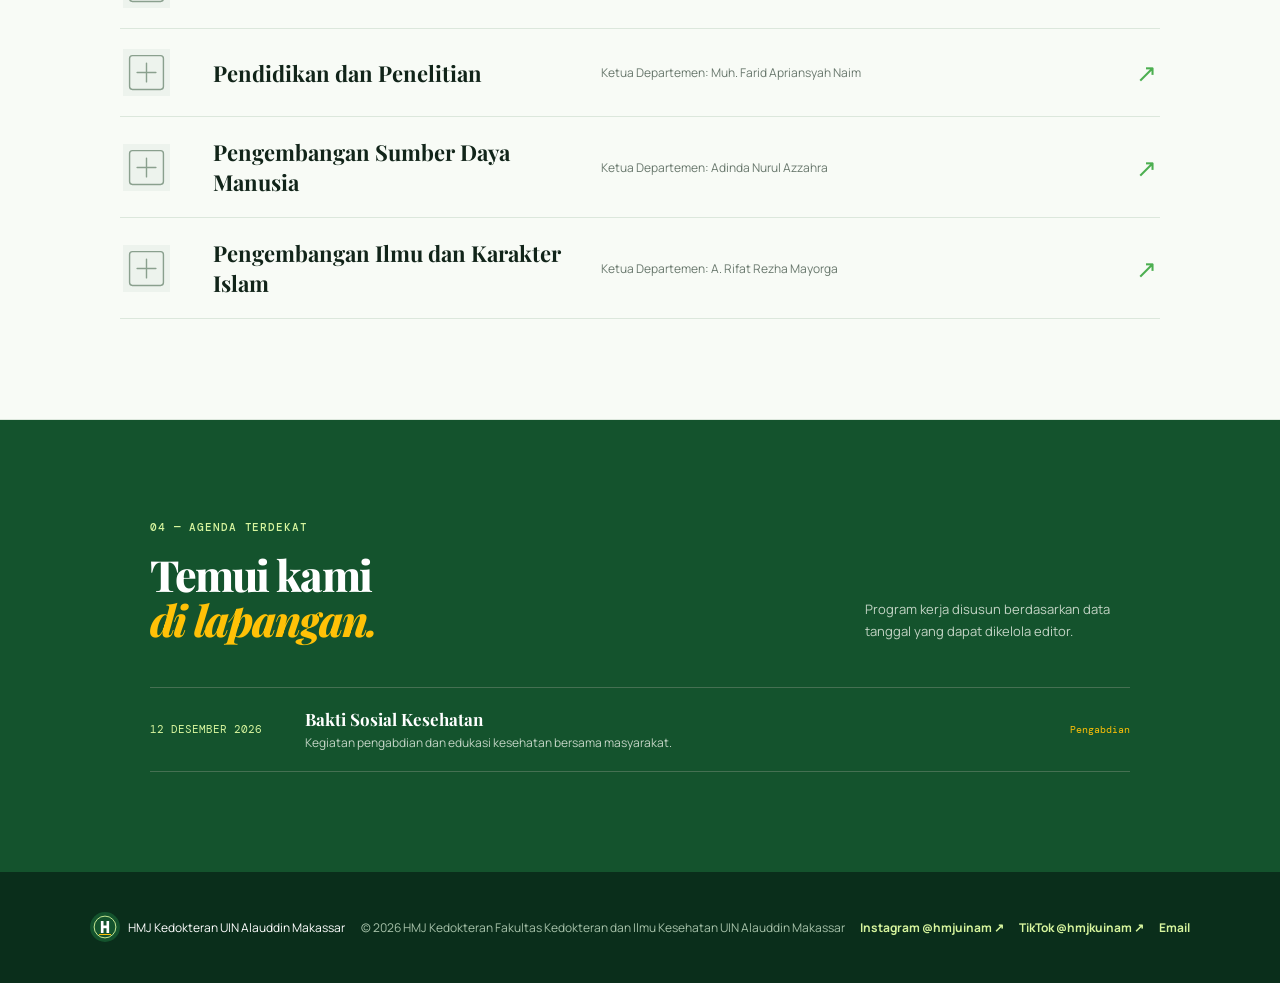
==== commit 1f6f86de: "Update HMJ organization content and navigation" ====
--- a/index.html
+++ b/index.html
@@ -1,6 +1,6 @@
 <!doctype html>
-<html lang="id"><head><meta charset="UTF-8" /><meta name="viewport" content="width=device-width, initial-scale=1.0" /><meta name="description" content="Portal HMJ Kedokteran UIN Alauddin Makassar." /><title>HMJ Kedokteran UIN Alauddin Makassar — Kabinet Simfoni</title><link rel="preconnect" href="https://fonts.googleapis.com" /><link rel="preconnect" href="https://fonts.gstatic.com" crossorigin /><link href="https://fonts.googleapis.com/css2?family=DM+Mono:wght@400;500&family=Manrope:wght@400;500;600;700;800&family=Playfair+Display:ital,wght@0,700;0,800;1,700&display=swap" rel="stylesheet" /><link rel="stylesheet" href="styles.css" /></head>
-<body><div class="noise"></div><header class="topbar"><a class="brand" href="#beranda" aria-label="Beranda"><img class="brand-mark" id="header-logo" alt="Logo HMJ" /><span id="header-name"></span></a><div class="top-actions"><span id="live-date" class="live-date"></span><button class="menu-toggle" aria-label="Buka menu">☰</button></div></header><aside class="sidebar" id="sidebar"><p class="eyebrow">NAVIGASI RUANG</p><nav id="navigation" aria-label="Navigasi utama"></nav><div class="side-footer"><p id="sidebar-name"></p><a id="sidebar-email"></a></div></aside><main id="app"></main>
+<html lang="id"><head><meta charset="UTF-8" /><meta name="viewport" content="width=device-width, initial-scale=1.0" /><meta name="description" content="Portal organisasi mahasiswa." /><title>Memuat situs organisasi</title><link rel="preconnect" href="https://fonts.googleapis.com" /><link rel="preconnect" href="https://fonts.gstatic.com" crossorigin /><link href="https://fonts.googleapis.com/css2?family=DM+Mono:wght@400;500&family=Manrope:wght@400;500;600;700;800&family=Playfair+Display:ital,wght@0,700;0,800;1,700&display=swap" rel="stylesheet" /><link rel="stylesheet" href="styles.css" /></head>
+<body><div class="noise"></div><header class="topbar"><a class="brand" href="#beranda" aria-label="Beranda"><img class="brand-mark" id="header-logo" alt="Logo HMJ" /><span id="header-name"></span></a><div class="top-actions"><span id="live-date" class="live-date"></span><button class="menu-toggle" aria-label="Buka menu navigasi" aria-controls="sidebar" aria-expanded="false">☰</button></div></header><div class="sidebar-overlay" id="sidebar-overlay" hidden></div><aside class="sidebar" id="sidebar" aria-label="Menu navigasi"><div class="sidebar-heading"><p class="eyebrow">NAVIGASI RUANG</p><button class="sidebar-close" aria-label="Tutup menu">×</button></div><nav id="navigation" aria-label="Navigasi utama"></nav><div class="side-footer"><p id="sidebar-name"></p><a id="sidebar-email"></a></div></aside><main id="app"></main>
 <template id="home-template"><section class="hero section-shell" id="beranda"><div class="hero-copy"><p class="eyebrow" id="hero-cabinet"></p><h1 id="hero-name"></h1><p class="intro" id="hero-jargon"></p><div class="hero-links"><a class="button" href="#tentang">Kenali kami <span>↗</span></a><a class="text-link" href="#program">Lihat agenda ↓</a></div></div><div class="hero-art" aria-label="Logo HMJ Kedokteran"><div class="sun"></div><div class="orbit orbit-a"></div><div class="orbit orbit-b"></div><img class="hero-logo" id="hero-logo" alt="Logo HMJ" /><p id="hero-logo-name"></p></div></section><section class="ticker" id="ticker"></section><section class="section-shell statement-grid" id="tentang"><div><p class="eyebrow">01 — ARAH GERAK</p><h2>Bersama dalam hangat,<br /><em>bertumbuh dalam karya.</em></h2></div><div class="vision-card"><span>VISI</span><p id="vision"></p></div><div class="mission-card"><span>MISI</span><ul id="missions"></ul></div></section><section class="section-shell leadership" id="pengurus"><div class="section-head"><div><p class="eyebrow">02 — PENGURUS INTI</p><h2>Orang-orang di balik<br /><em>gerak kami.</em></h2></div><p id="core-board-caption"></p></div><div class="leaders" id="leaders"></div></section><section class="section-shell departments" id="departemen"><div class="section-head"><div><p class="eyebrow">03 — DEPARTEMEN</p><h2>Satu rumah,<br /><em>sepuluh ruang.</em></h2></div><p>Jelajahi pengurus dan program kerja dari seluruh departemen.</p></div><div class="department-list" id="department-list"></div></section><section class="section-shell agenda" id="program"><div class="section-head"><div><p class="eyebrow">04 — AGENDA TERDEKAT</p><h2>Temui kami<br /><em>di lapangan.</em></h2></div><p>Program kerja disusun berdasarkan data tanggal yang dapat dikelola editor.</p></div><div class="agenda-list" id="agenda-list"></div></section></template>
 <template id="department-template"><section class="department-hero section-shell"><a href="#beranda" class="back">← Kembali ke halaman utama</a><div class="room-number" id="room-number"></div><div class="department-title"><img class="department-icon" id="room-logo" alt="Logo departemen" /><div><p class="eyebrow" id="room-eyebrow"></p><h1 id="room-title"></h1><p id="room-description" class="intro"></p><div class="department-socials" id="department-socials"></div></div></div></section><section class="section-shell team-section"><p class="eyebrow">PENGURUS DEPARTEMEN</p><div id="team-list" class="team-list"></div></section><section class="section-shell department-programs"><div class="section-head"><div><p class="eyebrow">PROGRAM KERJA</p><h2>Agenda dan<br /><em>rencana kerja.</em></h2></div><p>Setiap agenda dilengkapi tanggal, deskripsi, kategori, dan dokumentasi foto.</p></div><div class="agenda-list" id="department-programs"></div></section><section class="section-shell docs-section"><div class="section-head"><div><p class="eyebrow">DOKUMENTASI PROGRAM KERJA</p><h2>Jejak karya<br /><em>kami.</em></h2></div><p>Ganti URL/path gambar pada org-data.js untuk memperbarui arsip foto.</p></div><div id="documentation" class="documentation"></div></section></template>
 <footer><div class="footer-brand"><img class="brand-mark" id="footer-logo" alt="Logo HMJ" /> <span id="footer-name"></span></div><p>© <span id="year"></span> <span id="footer-org-name"></span></p><div class="socials"><a id="footer-instagram" target="_blank" rel="noreferrer">Instagram ↗</a><a id="footer-tiktok" target="_blank" rel="noreferrer">TikTok ↗</a><a id="footer-email">Email</a></div></footer><script src="org-data.js"></script><script src="app.js"></script></body></html>
--- a/styles.css
+++ b/styles.css
@@ -1,3 +1,19 @@
 :root{--forest:#14532d;--grass:#4caf50;--lime:#d7f59e;--white:#fff;--yellow:#ffc107;--blue:#1e3a8a;--deep:#0a2e1b;--ink:#112419;--line:#dce7dc;--serif:'Playfair Display',serif;--sans:Manrope,sans-serif;--mono:'DM Mono',monospace}*{box-sizing:border-box}html{scroll-behavior:smooth}body{margin:0;background:#f8fbf6;color:var(--ink);font-family:var(--sans);font-size:15px}.noise{position:fixed;inset:0;pointer-events:none;opacity:.15;z-index:5;background-image:url("data:image/svg+xml,%3Csvg viewBox='0 0 180 180' xmlns='http://www.w3.org/2000/svg'%3E%3Cfilter id='n'%3E%3CfeTurbulence type='fractalNoise' baseFrequency='.9' numOctaves='3' stitchTiles='stitch'/%3E%3C/filter%3E%3Crect width='100%25' height='100%25' filter='url(%23n)' opacity='.12'/%3E%3C/svg%3E")}a{color:inherit;text-decoration:none}.topbar{height:72px;border-bottom:1px solid var(--line);position:fixed;inset:0 0 auto;z-index:10;background:#f8fbf6eF;backdrop-filter:blur(12px);display:flex;align-items:center;justify-content:space-between;padding:0 30px}.brand{font-size:16px;font-weight:500;letter-spacing:.03em;display:flex;gap:11px;align-items:center}.brand b{color:var(--grass)}.brand-mark{font-size:23px;color:var(--yellow)}.top-actions{display:flex;gap:25px;align-items:center}.live-date,.eyebrow{font:11px var(--mono);letter-spacing:.08em}.menu-toggle{display:none;border:0;background:transparent;font-size:22px}.sidebar{position:fixed;z-index:9;top:72px;bottom:0;width:240px;border-right:1px solid var(--line);padding:35px 20px;display:flex;flex-direction:column;background:#f8fbf6}.sidebar .eyebrow{color:#6a796d;margin:0 0 17px 10px}nav{display:flex;flex-direction:column;gap:4px}nav a{padding:12px 10px;border-radius:3px;font-weight:600;transition:.2s}nav a span{font:10px var(--mono);color:#76947c;float:right}nav a:hover,nav a.active{background:var(--deep);color:white}.side-footer{margin-top:auto;padding:15px 10px 0;border-top:1px solid var(--line);font-size:11px;line-height:1.7;color:#607065}.side-footer p{margin:0 0 8px}.side-footer a{color:var(--grass);font-weight:700}main{margin-left:240px;padding-top:72px;min-height:calc(100vh - 72px)}.section-shell{max-width:1220px;padding-left:7vw;padding-right:7vw;margin:auto}.hero{min-height:650px;display:grid;grid-template-columns:1.1fr .9fr;align-items:center;gap:70px;padding-top:70px;padding-bottom:70px}.eyebrow{color:var(--grass);font-weight:500;margin:0 0 18px}.hero h1,h1,h2{font:800 clamp(39px,5vw,72px)/1.04 var(--serif);letter-spacing:-.045em;margin:0}.hero h1 em,h2 em{color:var(--grass)}.intro{font-size:16px;line-height:1.8;color:#526258;max-width:580px;margin:25px 0}.hero-links{display:flex;align-items:center;gap:28px;margin-top:33px}.button{background:var(--deep);color:white;padding:15px 20px;font-size:13px;font-weight:700}.button span{color:var(--yellow);margin-left:15px;font-size:19px}.text-link{font-weight:700;font-size:13px;text-decoration:underline;text-underline-offset:5px}.hero-art{height:440px;background:var(--lime);position:relative;overflow:hidden;display:flex;justify-content:center;align-items:center}.sun{width:245px;height:245px;background:var(--yellow);border-radius:50%;position:absolute}.orbit{border:1px solid var(--forest);border-radius:50%;position:absolute}.orbit-a{width:430px;height:175px;transform:rotate(-36deg)}.orbit-b{width:430px;height:175px;transform:rotate(40deg)}.hero-art p{position:absolute;bottom:20px;left:23px;margin:0;font:10px/1.5 var(--mono);letter-spacing:.12em;color:var(--deep)}.ticker{background:var(--deep);color:var(--lime);height:55px;display:flex;align-items:center;justify-content:space-around;overflow:hidden;white-space:nowrap;font:11px var(--mono);letter-spacing:.1em}.ticker i{width:5px;height:5px;border-radius:50%;background:var(--yellow);flex:none}.statement-grid{padding-top:135px;padding-bottom:135px;display:grid;grid-template-columns:1.25fr 1fr 1fr;gap:22px}.statement-grid h2,.section-head h2{font-size:43px}.vision-card,.mission-card{padding:27px;min-height:260px}.vision-card{background:var(--forest);color:white}.mission-card{border:1px solid var(--line);background:white}.vision-card span,.mission-card span{font:10px var(--mono);letter-spacing:.1em;color:var(--yellow)}.mission-card span{color:var(--grass)}.vision-card p{font:700 22px/1.35 var(--serif);margin:38px 0 0}.mission-card ul{margin:30px 0 0;padding-left:20px;color:#526258;line-height:1.75}.leadership,.departments,.agenda{padding-top:100px;padding-bottom:100px;border-top:1px solid var(--line)}.section-head{display:flex;justify-content:space-between;align-items:end;margin-bottom:45px}.section-head>p{max-width:265px;color:#617065;line-height:1.7;font-size:13px;margin:0}.leaders{display:grid;grid-template-columns:repeat(4,1fr);gap:14px}.leader{background:white;border:1px solid var(--line);padding:20px}.leader:first-child{background:var(--blue);color:white}.avatar{width:50px;height:50px;background:var(--lime);border-radius:50%;display:grid;place-items:center;color:var(--deep);font:700 16px var(--serif);margin-bottom:50px}.leader:first-child .avatar{background:var(--yellow)}.leader p{margin:0;font-size:12px;color:var(--grass);font-weight:700}.leader:first-child p{color:var(--lime)}.leader h3{font:700 18px var(--serif);margin:6px 0 0}.department-list{border-top:1px solid var(--line)}.department-row{display:grid;grid-template-columns:70px 1fr 1.4fr auto;align-items:center;gap:20px;padding:20px 3px;border-bottom:1px solid var(--line);transition:.2s}.department-row:hover{padding-left:15px;background:white}.dept-symbol,.department-icon{width:47px;height:47px;display:grid;place-items:center;background:var(--lime);font-size:23px}.department-row h3{margin:0;font:700 22px var(--serif)}.department-row p{margin:0;color:#69786d;font-size:12px}.department-row .arrow{font-size:25px;color:var(--grass)}.agenda{background:var(--forest);color:white;max-width:none;padding-left:calc(7vw + 240px);padding-right:7vw}.agenda .section-head{max-width:980px;margin-left:auto;margin-right:auto}.agenda .eyebrow{color:var(--lime)}.agenda h2 em{color:var(--yellow)}.agenda .section-head>p{color:#c3d4c5}.agenda-list{max-width:980px;margin:auto;border-top:1px solid #457052}.agenda-item{display:grid;grid-template-columns:130px 1fr 180px;gap:25px;border-bottom:1px solid #457052;padding:20px 0;align-items:center}.agenda-item time{font:11px var(--mono);color:var(--lime)}.agenda-item h3{font:700 17px var(--serif);margin:0}.agenda-item p{margin:4px 0 0;color:#c3d4c5;font-size:12px}.agenda-item span{font:10px var(--mono);color:var(--yellow);text-align:right}.department-hero{padding-top:75px;padding-bottom:80px;position:relative;background:#eef7e9;max-width:none;padding-left:7vw}.back{font:11px var(--mono);color:var(--grass);font-weight:600}.room-number{font:13vw/1 var(--serif);position:absolute;right:8vw;bottom:25px;color:#d4e7cf}.department-title{display:flex;gap:25px;align-items:center;margin-top:70px;position:relative}.department-title .department-icon{width:72px;height:72px;font-size:35px;background:var(--yellow)}.department-title h1{font-size:clamp(43px,6vw,80px)}.department-title .intro{margin:10px 0 0}.team-section{padding-top:85px;padding-bottom:85px}.team-list{display:grid;grid-template-columns:repeat(3,1fr);border-top:1px solid var(--line)}.team-member{padding:27px 15px 27px 0;border-bottom:1px solid var(--line);display:flex;gap:15px;align-items:center}.mini-avatar{width:40px;height:40px;border-radius:50%;background:var(--lime);display:grid;place-items:center;font:700 14px var(--serif)}.team-member h3{margin:0;font:700 17px var(--serif)}.team-member p{margin:2px 0 0;font-size:10px;color:var(--grass);font-weight:700}.docs-section{padding-top:85px;padding-bottom:100px;background:white;max-width:none;padding-left:calc(7vw + 240px);padding-right:7vw}.docs-section .section-head,.documentation{max-width:980px;margin-left:auto;margin-right:auto}.documentation{display:grid;grid-template-columns:repeat(3,1fr);gap:16px}.doc-card{min-height:255px;padding:20px;display:flex;flex-direction:column;justify-content:end;background:var(--lime);position:relative;overflow:hidden}.doc-card:nth-child(2){background:var(--yellow)}.doc-card:nth-child(3){background:var(--blue);color:white}.doc-card span{font:10px var(--mono);position:relative}.doc-card h3{font:700 24px/1.1 var(--serif);margin:8px 0;position:relative}.doc-card p{font-size:12px;margin:0;position:relative;opacity:.75}.customizer{position:fixed;right:22px;bottom:22px;z-index:12}.customizer>button{border:0;background:var(--deep);color:white;padding:12px 16px;font:600 12px var(--sans);cursor:pointer}.color-panel{display:none;position:absolute;right:0;bottom:48px;width:205px;background:white;border:1px solid var(--line);box-shadow:0 15px 40px #1232;padding:17px}.color-panel.open{display:block}.color-panel label{display:flex;justify-content:space-between;align-items:center;font-size:11px;margin:11px 0}.color-panel input{border:0;width:28px;height:22px;padding:0}.reset{font:11px var(--sans);border:0;background:none;text-decoration:underline;padding:5px 0;cursor:pointer}footer{margin-left:240px;background:var(--deep);color:white;padding:35px 7vw;display:flex;justify-content:space-between;align-items:center;font-size:12px}footer p{color:#a7c2aa}.socials{display:flex;gap:15px;color:var(--lime);font-weight:700}@media(max-width:850px){.sidebar{transform:translateX(-100%);transition:.25s;width:260px}.sidebar.open{transform:none}.menu-toggle{display:block}main,footer{margin-left:0}.hero{grid-template-columns:1fr;padding-top:55px}.hero-art{height:320px}.statement-grid{grid-template-columns:1fr;padding-top:75px;padding-bottom:75px}.leaders{grid-template-columns:1fr 1fr}.department-row{grid-template-columns:50px 1fr auto}.department-row p{display:none}.agenda{padding-left:7vw}.docs-section{padding-left:7vw}.documentation{grid-template-columns:1fr}.team-list{grid-template-columns:1fr 1fr}}@media(max-width:540px){.topbar{padding:0 18px}.live-date{display:none}.section-shell{padding-left:22px;padding-right:22px}.hero{min-height:0}.hero h1{font-size:42px}.hero-art{height:260px}.section-head{display:block}.section-head>p{margin-top:17px}.leaders{grid-template-columns:1fr}.leader{display:flex;gap:15px;align-items:center}.leader .avatar{margin:0}.department-row h3{font-size:18px}.department-row{gap:9px}.agenda{padding-left:22px;padding-right:22px}.agenda-item{grid-template-columns:1fr;gap:6px}.agenda-item span{text-align:left}.department-hero{padding:55px 22px}.department-title{margin-top:50px;align-items:start}.department-title .department-icon{width:55px;height:55px;flex:none}.team-list{grid-template-columns:1fr}.docs-section{padding-left:22px;padding-right:22px}footer{padding:30px 22px;display:block}footer p{margin:15px 0}.customizer>button span{display:none}}
 .department-programs{padding-top:85px;padding-bottom:85px;border-top:1px solid var(--line)}.department-programs .agenda-list{border-top:1px solid var(--line)}.department-programs .agenda-item{grid-template-columns:160px 1fr 160px;border-color:var(--line)}.department-programs .agenda-item time{color:var(--grass)}.department-programs .agenda-item p{color:#617065}.department-programs .agenda-item span{color:var(--grass)}.empty-state{margin:24px 0;color:#617065;line-height:1.7}.admin-body{padding-top:72px}.admin-main{max-width:1100px;margin:auto;padding:85px 7vw}.admin-main>h1{font-size:clamp(42px,6vw,74px)}.admin-main>h1 em{color:var(--grass)}.admin-notice{border-left:4px solid var(--yellow);background:#fff8d8;padding:22px 25px;margin:45px 0}.admin-notice p{margin:8px 0 0;color:#526258;line-height:1.7}.admin-grid{display:grid;grid-template-columns:repeat(2,1fr);gap:16px}.admin-grid article{border:1px solid var(--line);background:white;padding:28px;min-height:190px}.admin-grid h2{font-size:27px}.admin-grid p{color:#617065;line-height:1.7;min-height:52px}.admin-grid button{border:0;background:#dce7dc;color:#617065;padding:11px 15px;font-weight:700;cursor:not-allowed}@media(max-width:540px){.department-programs .agenda-item{grid-template-columns:1fr}.admin-main{padding:55px 22px}.admin-grid{grid-template-columns:1fr}}
 .brand-mark{width:30px;height:30px;object-fit:contain;color:initial;font-size:initial}.hero-logo{width:150px;height:150px;object-fit:contain;position:relative;filter:drop-shadow(0 12px 8px #0a2e1b33)}.dept-symbol,.department-icon{object-fit:cover;border:0}.department-socials{display:flex;gap:14px;margin-top:18px;font-size:12px;font-weight:700;color:var(--grass)}.doc-card{padding:0;min-height:255px;background:var(--lime)}.doc-card:before{content:none}.doc-image{width:100%;height:255px;object-fit:cover;display:block}.doc-copy{position:absolute;inset:auto 0 0;padding:20px;color:white;background:linear-gradient(transparent,rgba(10,46,27,.9));min-height:150px;display:flex;flex-direction:column;justify-content:end}.doc-copy span,.doc-copy h3,.doc-copy p{position:relative}.footer-brand{display:flex;align-items:center;gap:8px}
+
+/* Sidebar dapat diakses melalui tombol menu pada semua ukuran layar. */
+.menu-toggle{display:block;cursor:pointer;color:var(--deep);line-height:1}
+.sidebar{left:0;transform:translateX(-100%);transition:transform .28s ease,box-shadow .28s ease;box-shadow:none}
+.sidebar.open{transform:translateX(0);box-shadow:14px 0 35px rgba(10,46,27,.16)}
+.sidebar-overlay{position:fixed;z-index:8;inset:72px 0 0;background:rgba(10,46,27,.35);opacity:0;animation:overlay-in .28s ease forwards}
+.sidebar-overlay[hidden]{display:none}
+.sidebar-heading{display:flex;align-items:flex-start;justify-content:space-between}
+.sidebar-close{border:0;background:transparent;color:var(--deep);font-size:27px;line-height:1;cursor:pointer;margin:-6px 0 0;padding:0 4px}
+main,footer{margin-left:0}
+.agenda{padding-left:7vw}
+.docs-section{padding-left:7vw}
+@keyframes overlay-in{to{opacity:1}}
+@media(max-width:850px){.sidebar{width:min(280px,85vw)}.sidebar-overlay{inset:72px 0 0}.agenda,.docs-section{padding-left:7vw}}
+@media(max-width:540px){.agenda,.docs-section{padding-left:22px}.sidebar-overlay{inset:72px 0 0}}
+.program-link{text-decoration:underline;text-decoration-thickness:1px;text-underline-offset:4px}
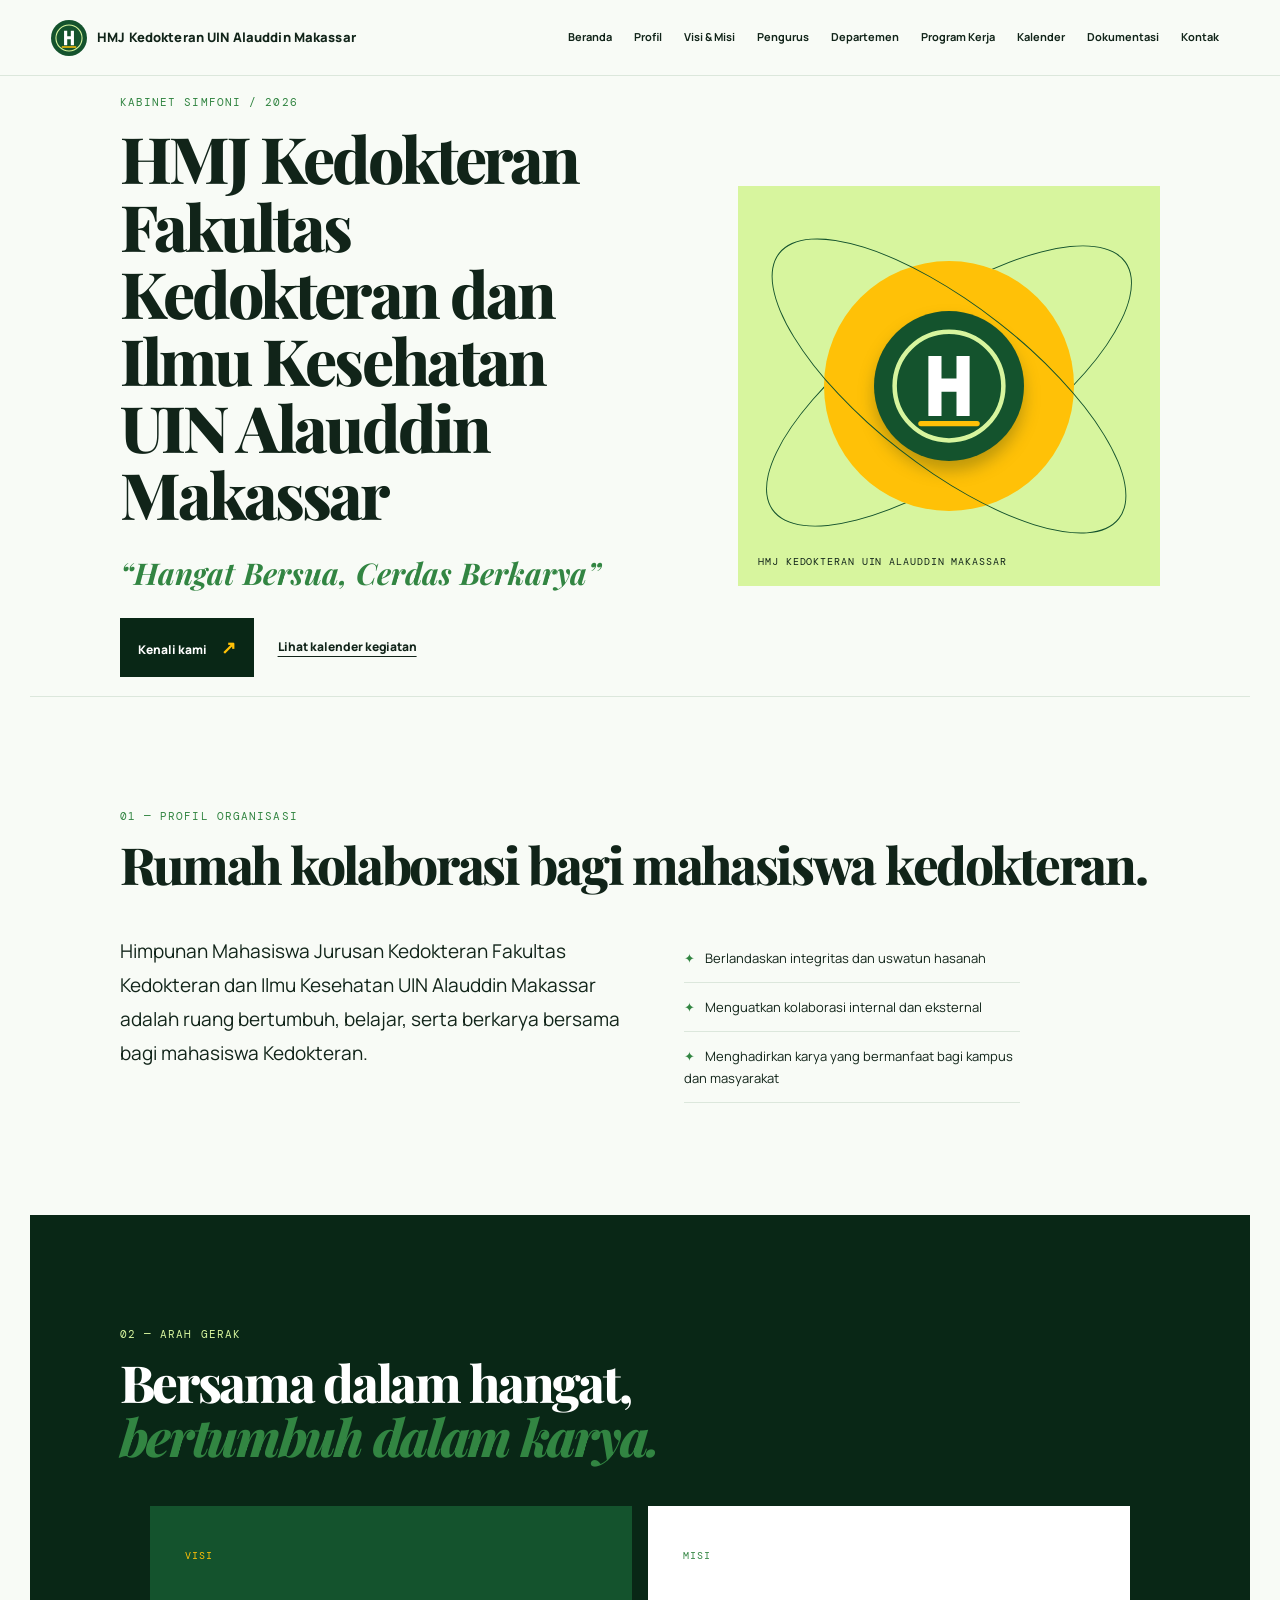
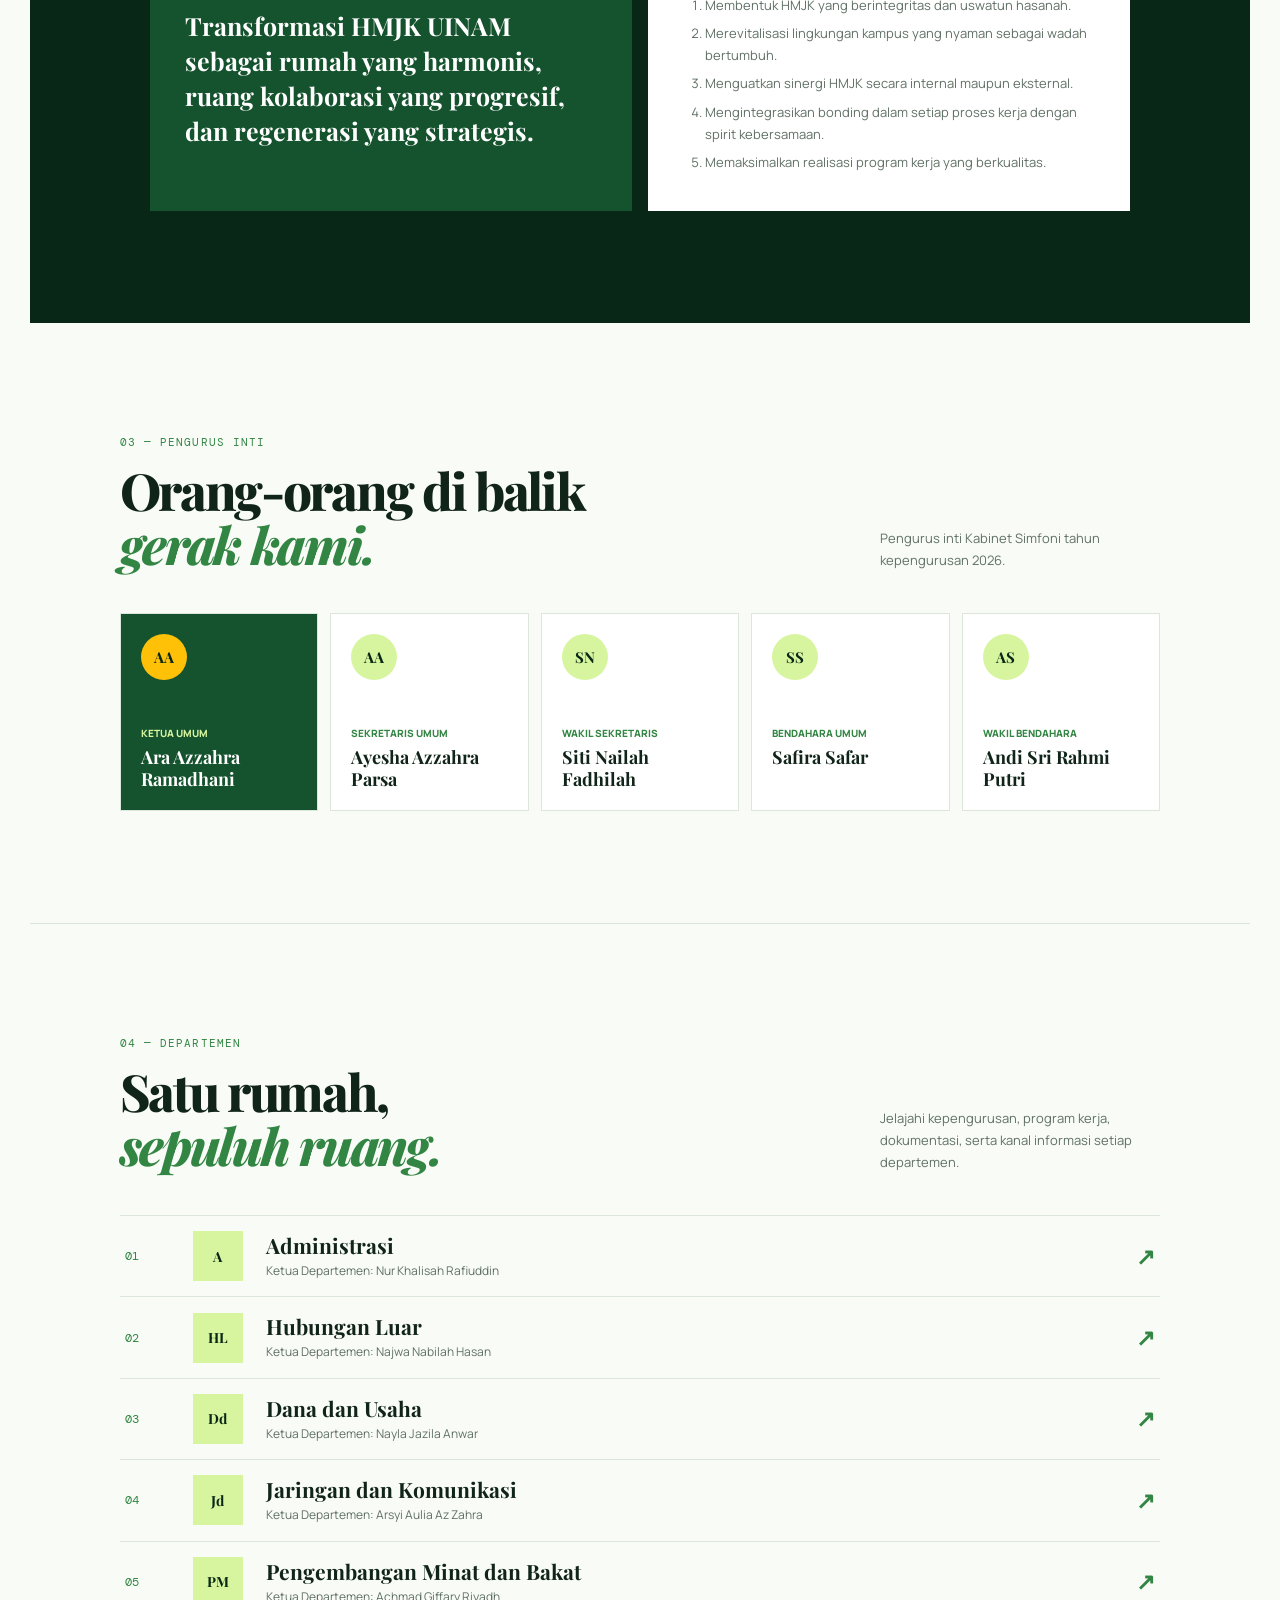
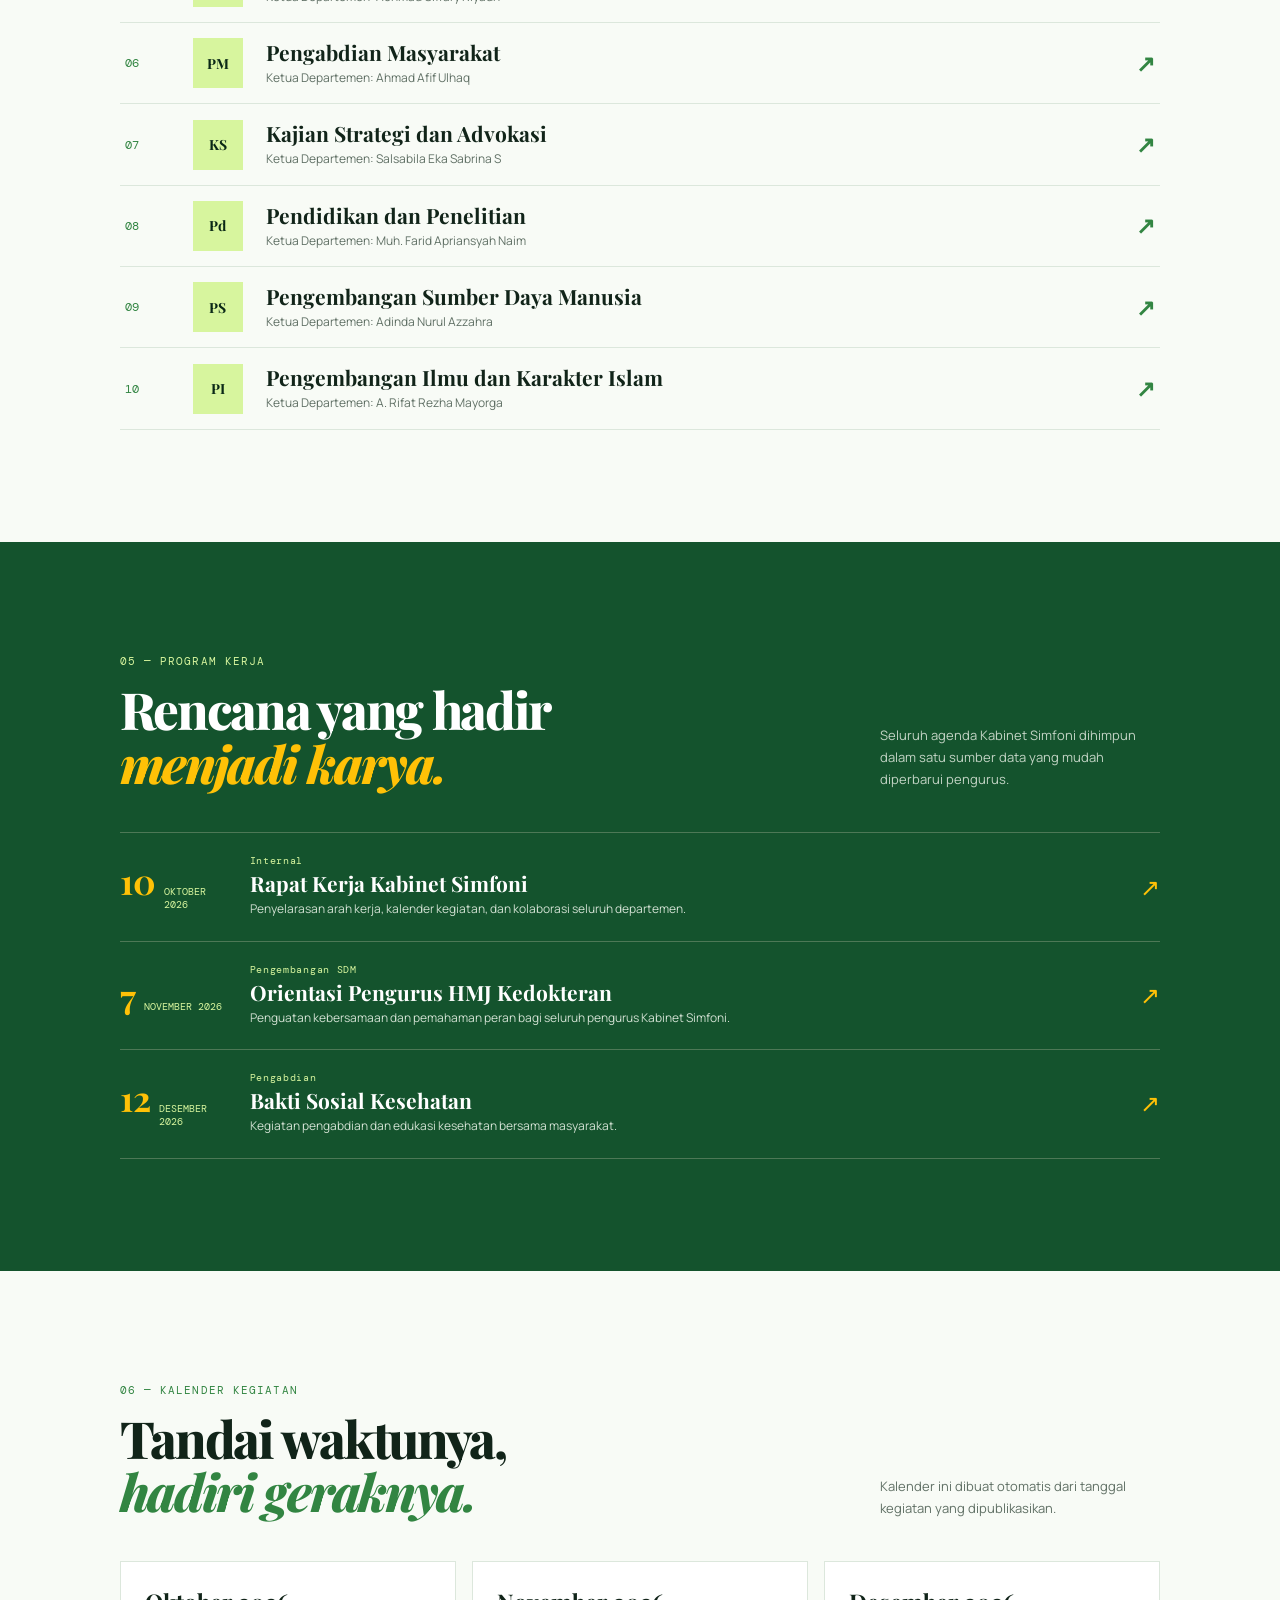
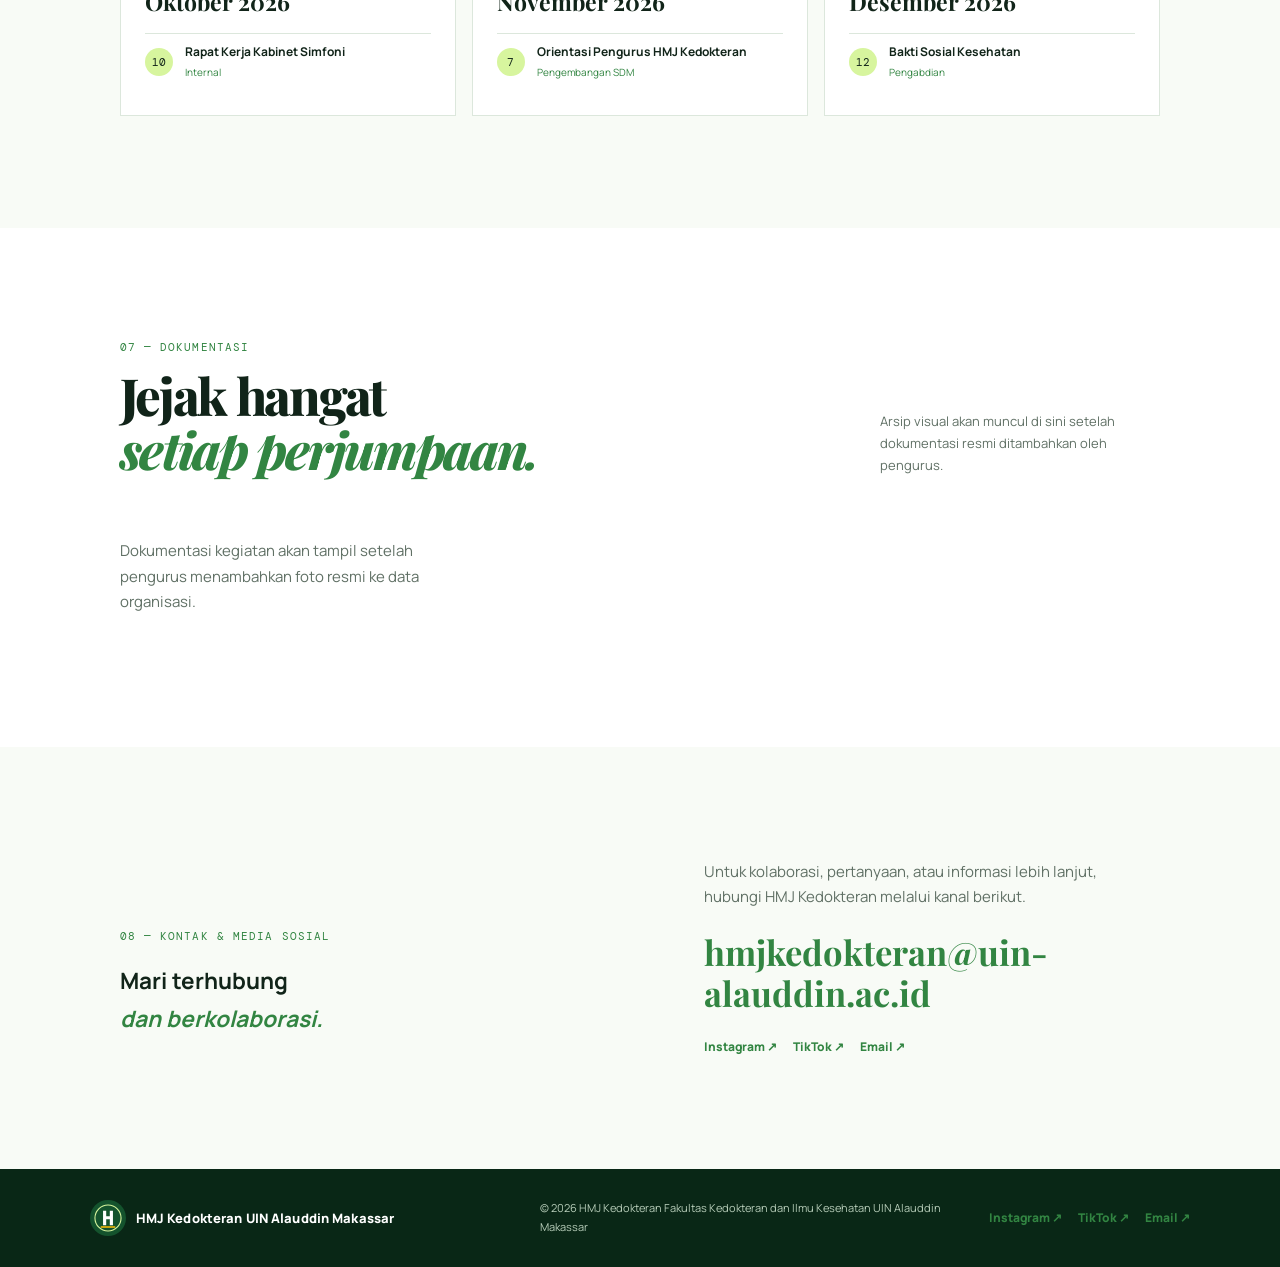
==== commit 8b69a246: "Complete public HMJ organization website" ====
--- a/index.html
+++ b/index.html
@@ -1,6 +1,54 @@
 <!doctype html>
-<html lang="id"><head><meta charset="UTF-8" /><meta name="viewport" content="width=device-width, initial-scale=1.0" /><meta name="description" content="Portal organisasi mahasiswa." /><title>Memuat situs organisasi</title><link rel="preconnect" href="https://fonts.googleapis.com" /><link rel="preconnect" href="https://fonts.gstatic.com" crossorigin /><link href="https://fonts.googleapis.com/css2?family=DM+Mono:wght@400;500&family=Manrope:wght@400;500;600;700;800&family=Playfair+Display:ital,wght@0,700;0,800;1,700&display=swap" rel="stylesheet" /><link rel="stylesheet" href="styles.css" /></head>
-<body><div class="noise"></div><header class="topbar"><a class="brand" href="#beranda" aria-label="Beranda"><img class="brand-mark" id="header-logo" alt="Logo HMJ" /><span id="header-name"></span></a><div class="top-actions"><span id="live-date" class="live-date"></span><button class="menu-toggle" aria-label="Buka menu navigasi" aria-controls="sidebar" aria-expanded="false">☰</button></div></header><div class="sidebar-overlay" id="sidebar-overlay" hidden></div><aside class="sidebar" id="sidebar" aria-label="Menu navigasi"><div class="sidebar-heading"><p class="eyebrow">NAVIGASI RUANG</p><button class="sidebar-close" aria-label="Tutup menu">×</button></div><nav id="navigation" aria-label="Navigasi utama"></nav><div class="side-footer"><p id="sidebar-name"></p><a id="sidebar-email"></a></div></aside><main id="app"></main>
-<template id="home-template"><section class="hero section-shell" id="beranda"><div class="hero-copy"><p class="eyebrow" id="hero-cabinet"></p><h1 id="hero-name"></h1><p class="intro" id="hero-jargon"></p><div class="hero-links"><a class="button" href="#tentang">Kenali kami <span>↗</span></a><a class="text-link" href="#program">Lihat agenda ↓</a></div></div><div class="hero-art" aria-label="Logo HMJ Kedokteran"><div class="sun"></div><div class="orbit orbit-a"></div><div class="orbit orbit-b"></div><img class="hero-logo" id="hero-logo" alt="Logo HMJ" /><p id="hero-logo-name"></p></div></section><section class="ticker" id="ticker"></section><section class="section-shell statement-grid" id="tentang"><div><p class="eyebrow">01 — ARAH GERAK</p><h2>Bersama dalam hangat,<br /><em>bertumbuh dalam karya.</em></h2></div><div class="vision-card"><span>VISI</span><p id="vision"></p></div><div class="mission-card"><span>MISI</span><ul id="missions"></ul></div></section><section class="section-shell leadership" id="pengurus"><div class="section-head"><div><p class="eyebrow">02 — PENGURUS INTI</p><h2>Orang-orang di balik<br /><em>gerak kami.</em></h2></div><p id="core-board-caption"></p></div><div class="leaders" id="leaders"></div></section><section class="section-shell departments" id="departemen"><div class="section-head"><div><p class="eyebrow">03 — DEPARTEMEN</p><h2>Satu rumah,<br /><em>sepuluh ruang.</em></h2></div><p>Jelajahi pengurus dan program kerja dari seluruh departemen.</p></div><div class="department-list" id="department-list"></div></section><section class="section-shell agenda" id="program"><div class="section-head"><div><p class="eyebrow">04 — AGENDA TERDEKAT</p><h2>Temui kami<br /><em>di lapangan.</em></h2></div><p>Program kerja disusun berdasarkan data tanggal yang dapat dikelola editor.</p></div><div class="agenda-list" id="agenda-list"></div></section></template>
-<template id="department-template"><section class="department-hero section-shell"><a href="#beranda" class="back">← Kembali ke halaman utama</a><div class="room-number" id="room-number"></div><div class="department-title"><img class="department-icon" id="room-logo" alt="Logo departemen" /><div><p class="eyebrow" id="room-eyebrow"></p><h1 id="room-title"></h1><p id="room-description" class="intro"></p><div class="department-socials" id="department-socials"></div></div></div></section><section class="section-shell team-section"><p class="eyebrow">PENGURUS DEPARTEMEN</p><div id="team-list" class="team-list"></div></section><section class="section-shell department-programs"><div class="section-head"><div><p class="eyebrow">PROGRAM KERJA</p><h2>Agenda dan<br /><em>rencana kerja.</em></h2></div><p>Setiap agenda dilengkapi tanggal, deskripsi, kategori, dan dokumentasi foto.</p></div><div class="agenda-list" id="department-programs"></div></section><section class="section-shell docs-section"><div class="section-head"><div><p class="eyebrow">DOKUMENTASI PROGRAM KERJA</p><h2>Jejak karya<br /><em>kami.</em></h2></div><p>Ganti URL/path gambar pada org-data.js untuk memperbarui arsip foto.</p></div><div id="documentation" class="documentation"></div></section></template>
-<footer><div class="footer-brand"><img class="brand-mark" id="footer-logo" alt="Logo HMJ" /> <span id="footer-name"></span></div><p>© <span id="year"></span> <span id="footer-org-name"></span></p><div class="socials"><a id="footer-instagram" target="_blank" rel="noreferrer">Instagram ↗</a><a id="footer-tiktok" target="_blank" rel="noreferrer">TikTok ↗</a><a id="footer-email">Email</a></div></footer><script src="org-data.js"></script><script src="app.js"></script></body></html>
+<html lang="id">
+  <head>
+    <meta charset="UTF-8" />
+    <meta name="viewport" content="width=device-width, initial-scale=1.0" />
+    <meta name="description" content="Website publik HMJ Kedokteran Fakultas Kedokteran dan Ilmu Kesehatan UIN Alauddin Makassar." />
+    <title>HMJ Kedokteran UIN Alauddin Makassar</title>
+    <link rel="preconnect" href="https://fonts.googleapis.com" />
+    <link rel="preconnect" href="https://fonts.gstatic.com" crossorigin />
+    <link href="https://fonts.googleapis.com/css2?family=DM+Mono:wght@400;500&family=Manrope:wght@400;500;600;700;800&family=Playfair+Display:ital,wght@0,700;0,800;1,700&display=swap" rel="stylesheet" />
+    <link rel="stylesheet" href="styles.css" />
+  </head>
+  <body>
+    <header class="site-header">
+      <a class="brand" href="#beranda" aria-label="Kembali ke beranda">
+        <img id="header-logo" class="brand-logo" alt="" />
+        <span id="header-name"></span>
+      </a>
+      <button class="menu-toggle" type="button" aria-controls="site-nav" aria-expanded="false">Menu <span aria-hidden="true">☰</span></button>
+      <nav id="site-nav" class="site-nav" aria-label="Navigasi utama"></nav>
+    </header>
+    <main id="app"></main>
+    <footer class="site-footer">
+      <div class="footer-brand"><img id="footer-logo" class="brand-logo" alt="" /><span id="footer-name"></span></div>
+      <p>© <span id="year"></span> <span id="footer-org-name"></span></p>
+      <div id="footer-socials" class="social-links"></div>
+    </footer>
+
+    <template id="home-template">
+      <section id="beranda" class="hero shell">
+        <div class="hero-copy"><p class="eyebrow" id="hero-cabinet"></p><h1 id="hero-name"></h1><p id="hero-jargon" class="hero-jargon"></p><div class="hero-actions"><a class="button" href="#profil">Kenali kami <span aria-hidden="true">↗</span></a><a class="text-link" href="#kalender">Lihat kalender kegiatan</a></div></div>
+        <div class="hero-identity"><div class="hero-disc"></div><img id="hero-logo" class="hero-logo" alt="" /><p id="hero-short-name"></p></div>
+      </section>
+      <section id="profil" class="section shell profile-section"><div class="section-heading"><p class="eyebrow">01 — PROFIL ORGANISASI</p><h2 id="profile-title"></h2></div><div id="profile-content" class="profile-content"></div></section>
+      <section id="visi-misi" class="section shell vision-section"><div class="section-heading"><p class="eyebrow">02 — ARAH GERAK</p><h2>Bersama dalam hangat,<br /><em>bertumbuh dalam karya.</em></h2></div><div class="vision-grid"><article class="vision-card"><span>VISI</span><p id="vision"></p></article><article class="mission-card"><span>MISI</span><ol id="missions"></ol></article></div></section>
+      <section id="pengurus" class="section shell"><div class="section-heading with-copy"><div><p class="eyebrow">03 — PENGURUS INTI</p><h2>Orang-orang di balik<br /><em>gerak kami.</em></h2></div><p id="core-board-caption"></p></div><div id="leaders" class="leaders"></div></section>
+      <section id="departemen" class="section shell departments-section"><div class="section-heading with-copy"><div><p class="eyebrow">04 — DEPARTEMEN</p><h2>Satu rumah,<br /><em>sepuluh ruang.</em></h2></div><p>Jelajahi kepengurusan, program kerja, dokumentasi, serta kanal informasi setiap departemen.</p></div><div id="department-list" class="department-list"></div></section>
+      <section id="program" class="section program-section"><div class="shell"><div class="section-heading with-copy"><div><p class="eyebrow">05 — PROGRAM KERJA</p><h2>Rencana yang hadir<br /><em>menjadi karya.</em></h2></div><p>Seluruh agenda Kabinet Simfoni dihimpun dalam satu sumber data yang mudah diperbarui pengurus.</p></div><div id="program-list" class="program-list"></div></div></section>
+      <section id="kalender" class="section shell"><div class="section-heading with-copy"><div><p class="eyebrow">06 — KALENDER KEGIATAN</p><h2>Tandai waktunya,<br /><em>hadiri geraknya.</em></h2></div><p>Kalender ini dibuat otomatis dari tanggal kegiatan yang dipublikasikan.</p></div><div id="calendar" class="calendar"></div></section>
+      <section id="dokumentasi" class="section documentation-section"><div class="shell"><div class="section-heading with-copy"><div><p class="eyebrow">07 — DOKUMENTASI</p><h2>Jejak hangat<br /><em>setiap perjumpaan.</em></h2></div><p>Arsip visual akan muncul di sini setelah dokumentasi resmi ditambahkan oleh pengurus.</p></div><div id="documentation-list" class="documentation-grid"></div></div></section>
+      <section id="kontak" class="section shell contact-section"><div><p class="eyebrow">08 — KONTAK &amp; MEDIA SOSIAL</p><h2>Mari terhubung<br /><em>dan berkolaborasi.</em></h2></div><div id="contact-content" class="contact-content"></div></section>
+    </template>
+
+    <template id="department-template">
+      <section class="department-hero shell"><a class="back-link" href="#departemen">← Kembali ke departemen</a><p id="department-number" class="room-number"></p><div class="department-title"><img id="department-logo" class="department-logo" alt="" /><div><p id="department-eyebrow" class="eyebrow"></p><h1 id="department-name"></h1><p id="department-description" class="intro"></p><div id="department-socials" class="social-links"></div></div></div></section>
+      <section class="section shell"><div class="section-heading"><p class="eyebrow">PENGURUS DEPARTEMEN</p><h2 id="department-team-heading">Ruang tumbuh<br /><em>bersama.</em></h2></div><div id="team-list" class="team-list"></div></section>
+      <section class="section program-section"><div class="shell"><div class="section-heading"><p class="eyebrow">PROGRAM KERJA</p><h2>Agenda dan<br /><em>rencana kerja.</em></h2></div><div id="department-programs" class="program-list"></div></div></section>
+      <section class="section shell"><div class="section-heading"><p class="eyebrow">DOKUMENTASI</p><h2>Jejak karya<br /><em>kami.</em></h2></div><div id="department-documentation" class="documentation-grid"></div></section>
+    </template>
+
+    <script src="org-data.js"></script>
+    <script src="app.js"></script>
+  </body>
+</html>
--- a/styles.css
+++ b/styles.css
@@ -1,19 +1,3 @@
-:root{--forest:#14532d;--grass:#4caf50;--lime:#d7f59e;--white:#fff;--yellow:#ffc107;--blue:#1e3a8a;--deep:#0a2e1b;--ink:#112419;--line:#dce7dc;--serif:'Playfair Display',serif;--sans:Manrope,sans-serif;--mono:'DM Mono',monospace}*{box-sizing:border-box}html{scroll-behavior:smooth}body{margin:0;background:#f8fbf6;color:var(--ink);font-family:var(--sans);font-size:15px}.noise{position:fixed;inset:0;pointer-events:none;opacity:.15;z-index:5;background-image:url("data:image/svg+xml,%3Csvg viewBox='0 0 180 180' xmlns='http://www.w3.org/2000/svg'%3E%3Cfilter id='n'%3E%3CfeTurbulence type='fractalNoise' baseFrequency='.9' numOctaves='3' stitchTiles='stitch'/%3E%3C/filter%3E%3Crect width='100%25' height='100%25' filter='url(%23n)' opacity='.12'/%3E%3C/svg%3E")}a{color:inherit;text-decoration:none}.topbar{height:72px;border-bottom:1px solid var(--line);position:fixed;inset:0 0 auto;z-index:10;background:#f8fbf6eF;backdrop-filter:blur(12px);display:flex;align-items:center;justify-content:space-between;padding:0 30px}.brand{font-size:16px;font-weight:500;letter-spacing:.03em;display:flex;gap:11px;align-items:center}.brand b{color:var(--grass)}.brand-mark{font-size:23px;color:var(--yellow)}.top-actions{display:flex;gap:25px;align-items:center}.live-date,.eyebrow{font:11px var(--mono);letter-spacing:.08em}.menu-toggle{display:none;border:0;background:transparent;font-size:22px}.sidebar{position:fixed;z-index:9;top:72px;bottom:0;width:240px;border-right:1px solid var(--line);padding:35px 20px;display:flex;flex-direction:column;background:#f8fbf6}.sidebar .eyebrow{color:#6a796d;margin:0 0 17px 10px}nav{display:flex;flex-direction:column;gap:4px}nav a{padding:12px 10px;border-radius:3px;font-weight:600;transition:.2s}nav a span{font:10px var(--mono);color:#76947c;float:right}nav a:hover,nav a.active{background:var(--deep);color:white}.side-footer{margin-top:auto;padding:15px 10px 0;border-top:1px solid var(--line);font-size:11px;line-height:1.7;color:#607065}.side-footer p{margin:0 0 8px}.side-footer a{color:var(--grass);font-weight:700}main{margin-left:240px;padding-top:72px;min-height:calc(100vh - 72px)}.section-shell{max-width:1220px;padding-left:7vw;padding-right:7vw;margin:auto}.hero{min-height:650px;display:grid;grid-template-columns:1.1fr .9fr;align-items:center;gap:70px;padding-top:70px;padding-bottom:70px}.eyebrow{color:var(--grass);font-weight:500;margin:0 0 18px}.hero h1,h1,h2{font:800 clamp(39px,5vw,72px)/1.04 var(--serif);letter-spacing:-.045em;margin:0}.hero h1 em,h2 em{color:var(--grass)}.intro{font-size:16px;line-height:1.8;color:#526258;max-width:580px;margin:25px 0}.hero-links{display:flex;align-items:center;gap:28px;margin-top:33px}.button{background:var(--deep);color:white;padding:15px 20px;font-size:13px;font-weight:700}.button span{color:var(--yellow);margin-left:15px;font-size:19px}.text-link{font-weight:700;font-size:13px;text-decoration:underline;text-underline-offset:5px}.hero-art{height:440px;background:var(--lime);position:relative;overflow:hidden;display:flex;justify-content:center;align-items:center}.sun{width:245px;height:245px;background:var(--yellow);border-radius:50%;position:absolute}.orbit{border:1px solid var(--forest);border-radius:50%;position:absolute}.orbit-a{width:430px;height:175px;transform:rotate(-36deg)}.orbit-b{width:430px;height:175px;transform:rotate(40deg)}.hero-art p{position:absolute;bottom:20px;left:23px;margin:0;font:10px/1.5 var(--mono);letter-spacing:.12em;color:var(--deep)}.ticker{background:var(--deep);color:var(--lime);height:55px;display:flex;align-items:center;justify-content:space-around;overflow:hidden;white-space:nowrap;font:11px var(--mono);letter-spacing:.1em}.ticker i{width:5px;height:5px;border-radius:50%;background:var(--yellow);flex:none}.statement-grid{padding-top:135px;padding-bottom:135px;display:grid;grid-template-columns:1.25fr 1fr 1fr;gap:22px}.statement-grid h2,.section-head h2{font-size:43px}.vision-card,.mission-card{padding:27px;min-height:260px}.vision-card{background:var(--forest);color:white}.mission-card{border:1px solid var(--line);background:white}.vision-card span,.mission-card span{font:10px var(--mono);letter-spacing:.1em;color:var(--yellow)}.mission-card span{color:var(--grass)}.vision-card p{font:700 22px/1.35 var(--serif);margin:38px 0 0}.mission-card ul{margin:30px 0 0;padding-left:20px;color:#526258;line-height:1.75}.leadership,.departments,.agenda{padding-top:100px;padding-bottom:100px;border-top:1px solid var(--line)}.section-head{display:flex;justify-content:space-between;align-items:end;margin-bottom:45px}.section-head>p{max-width:265px;color:#617065;line-height:1.7;font-size:13px;margin:0}.leaders{display:grid;grid-template-columns:repeat(4,1fr);gap:14px}.leader{background:white;border:1px solid var(--line);padding:20px}.leader:first-child{background:var(--blue);color:white}.avatar{width:50px;height:50px;background:var(--lime);border-radius:50%;display:grid;place-items:center;color:var(--deep);font:700 16px var(--serif);margin-bottom:50px}.leader:first-child .avatar{background:var(--yellow)}.leader p{margin:0;font-size:12px;color:var(--grass);font-weight:700}.leader:first-child p{color:var(--lime)}.leader h3{font:700 18px var(--serif);margin:6px 0 0}.department-list{border-top:1px solid var(--line)}.department-row{display:grid;grid-template-columns:70px 1fr 1.4fr auto;align-items:center;gap:20px;padding:20px 3px;border-bottom:1px solid var(--line);transition:.2s}.department-row:hover{padding-left:15px;background:white}.dept-symbol,.department-icon{width:47px;height:47px;display:grid;place-items:center;background:var(--lime);font-size:23px}.department-row h3{margin:0;font:700 22px var(--serif)}.department-row p{margin:0;color:#69786d;font-size:12px}.department-row .arrow{font-size:25px;color:var(--grass)}.agenda{background:var(--forest);color:white;max-width:none;padding-left:calc(7vw + 240px);padding-right:7vw}.agenda .section-head{max-width:980px;margin-left:auto;margin-right:auto}.agenda .eyebrow{color:var(--lime)}.agenda h2 em{color:var(--yellow)}.agenda .section-head>p{color:#c3d4c5}.agenda-list{max-width:980px;margin:auto;border-top:1px solid #457052}.agenda-item{display:grid;grid-template-columns:130px 1fr 180px;gap:25px;border-bottom:1px solid #457052;padding:20px 0;align-items:center}.agenda-item time{font:11px var(--mono);color:var(--lime)}.agenda-item h3{font:700 17px var(--serif);margin:0}.agenda-item p{margin:4px 0 0;color:#c3d4c5;font-size:12px}.agenda-item span{font:10px var(--mono);color:var(--yellow);text-align:right}.department-hero{padding-top:75px;padding-bottom:80px;position:relative;background:#eef7e9;max-width:none;padding-left:7vw}.back{font:11px var(--mono);color:var(--grass);font-weight:600}.room-number{font:13vw/1 var(--serif);position:absolute;right:8vw;bottom:25px;color:#d4e7cf}.department-title{display:flex;gap:25px;align-items:center;margin-top:70px;position:relative}.department-title .department-icon{width:72px;height:72px;font-size:35px;background:var(--yellow)}.department-title h1{font-size:clamp(43px,6vw,80px)}.department-title .intro{margin:10px 0 0}.team-section{padding-top:85px;padding-bottom:85px}.team-list{display:grid;grid-template-columns:repeat(3,1fr);border-top:1px solid var(--line)}.team-member{padding:27px 15px 27px 0;border-bottom:1px solid var(--line);display:flex;gap:15px;align-items:center}.mini-avatar{width:40px;height:40px;border-radius:50%;background:var(--lime);display:grid;place-items:center;font:700 14px var(--serif)}.team-member h3{margin:0;font:700 17px var(--serif)}.team-member p{margin:2px 0 0;font-size:10px;color:var(--grass);font-weight:700}.docs-section{padding-top:85px;padding-bottom:100px;background:white;max-width:none;padding-left:calc(7vw + 240px);padding-right:7vw}.docs-section .section-head,.documentation{max-width:980px;margin-left:auto;margin-right:auto}.documentation{display:grid;grid-template-columns:repeat(3,1fr);gap:16px}.doc-card{min-height:255px;padding:20px;display:flex;flex-direction:column;justify-content:end;background:var(--lime);position:relative;overflow:hidden}.doc-card:nth-child(2){background:var(--yellow)}.doc-card:nth-child(3){background:var(--blue);color:white}.doc-card span{font:10px var(--mono);position:relative}.doc-card h3{font:700 24px/1.1 var(--serif);margin:8px 0;position:relative}.doc-card p{font-size:12px;margin:0;position:relative;opacity:.75}.customizer{position:fixed;right:22px;bottom:22px;z-index:12}.customizer>button{border:0;background:var(--deep);color:white;padding:12px 16px;font:600 12px var(--sans);cursor:pointer}.color-panel{display:none;position:absolute;right:0;bottom:48px;width:205px;background:white;border:1px solid var(--line);box-shadow:0 15px 40px #1232;padding:17px}.color-panel.open{display:block}.color-panel label{display:flex;justify-content:space-between;align-items:center;font-size:11px;margin:11px 0}.color-panel input{border:0;width:28px;height:22px;padding:0}.reset{font:11px var(--sans);border:0;background:none;text-decoration:underline;padding:5px 0;cursor:pointer}footer{margin-left:240px;background:var(--deep);color:white;padding:35px 7vw;display:flex;justify-content:space-between;align-items:center;font-size:12px}footer p{color:#a7c2aa}.socials{display:flex;gap:15px;color:var(--lime);font-weight:700}@media(max-width:850px){.sidebar{transform:translateX(-100%);transition:.25s;width:260px}.sidebar.open{transform:none}.menu-toggle{display:block}main,footer{margin-left:0}.hero{grid-template-columns:1fr;padding-top:55px}.hero-art{height:320px}.statement-grid{grid-template-columns:1fr;padding-top:75px;padding-bottom:75px}.leaders{grid-template-columns:1fr 1fr}.department-row{grid-template-columns:50px 1fr auto}.department-row p{display:none}.agenda{padding-left:7vw}.docs-section{padding-left:7vw}.documentation{grid-template-columns:1fr}.team-list{grid-template-columns:1fr 1fr}}@media(max-width:540px){.topbar{padding:0 18px}.live-date{display:none}.section-shell{padding-left:22px;padding-right:22px}.hero{min-height:0}.hero h1{font-size:42px}.hero-art{height:260px}.section-head{display:block}.section-head>p{margin-top:17px}.leaders{grid-template-columns:1fr}.leader{display:flex;gap:15px;align-items:center}.leader .avatar{margin:0}.department-row h3{font-size:18px}.department-row{gap:9px}.agenda{padding-left:22px;padding-right:22px}.agenda-item{grid-template-columns:1fr;gap:6px}.agenda-item span{text-align:left}.department-hero{padding:55px 22px}.department-title{margin-top:50px;align-items:start}.department-title .department-icon{width:55px;height:55px;flex:none}.team-list{grid-template-columns:1fr}.docs-section{padding-left:22px;padding-right:22px}footer{padding:30px 22px;display:block}footer p{margin:15px 0}.customizer>button span{display:none}}
-.department-programs{padding-top:85px;padding-bottom:85px;border-top:1px solid var(--line)}.department-programs .agenda-list{border-top:1px solid var(--line)}.department-programs .agenda-item{grid-template-columns:160px 1fr 160px;border-color:var(--line)}.department-programs .agenda-item time{color:var(--grass)}.department-programs .agenda-item p{color:#617065}.department-programs .agenda-item span{color:var(--grass)}.empty-state{margin:24px 0;color:#617065;line-height:1.7}.admin-body{padding-top:72px}.admin-main{max-width:1100px;margin:auto;padding:85px 7vw}.admin-main>h1{font-size:clamp(42px,6vw,74px)}.admin-main>h1 em{color:var(--grass)}.admin-notice{border-left:4px solid var(--yellow);background:#fff8d8;padding:22px 25px;margin:45px 0}.admin-notice p{margin:8px 0 0;color:#526258;line-height:1.7}.admin-grid{display:grid;grid-template-columns:repeat(2,1fr);gap:16px}.admin-grid article{border:1px solid var(--line);background:white;padding:28px;min-height:190px}.admin-grid h2{font-size:27px}.admin-grid p{color:#617065;line-height:1.7;min-height:52px}.admin-grid button{border:0;background:#dce7dc;color:#617065;padding:11px 15px;font-weight:700;cursor:not-allowed}@media(max-width:540px){.department-programs .agenda-item{grid-template-columns:1fr}.admin-main{padding:55px 22px}.admin-grid{grid-template-columns:1fr}}
-.brand-mark{width:30px;height:30px;object-fit:contain;color:initial;font-size:initial}.hero-logo{width:150px;height:150px;object-fit:contain;position:relative;filter:drop-shadow(0 12px 8px #0a2e1b33)}.dept-symbol,.department-icon{object-fit:cover;border:0}.department-socials{display:flex;gap:14px;margin-top:18px;font-size:12px;font-weight:700;color:var(--grass)}.doc-card{padding:0;min-height:255px;background:var(--lime)}.doc-card:before{content:none}.doc-image{width:100%;height:255px;object-fit:cover;display:block}.doc-copy{position:absolute;inset:auto 0 0;padding:20px;color:white;background:linear-gradient(transparent,rgba(10,46,27,.9));min-height:150px;display:flex;flex-direction:column;justify-content:end}.doc-copy span,.doc-copy h3,.doc-copy p{position:relative}.footer-brand{display:flex;align-items:center;gap:8px}
-
-/* Sidebar dapat diakses melalui tombol menu pada semua ukuran layar. */
-.menu-toggle{display:block;cursor:pointer;color:var(--deep);line-height:1}
-.sidebar{left:0;transform:translateX(-100%);transition:transform .28s ease,box-shadow .28s ease;box-shadow:none}
-.sidebar.open{transform:translateX(0);box-shadow:14px 0 35px rgba(10,46,27,.16)}
-.sidebar-overlay{position:fixed;z-index:8;inset:72px 0 0;background:rgba(10,46,27,.35);opacity:0;animation:overlay-in .28s ease forwards}
-.sidebar-overlay[hidden]{display:none}
-.sidebar-heading{display:flex;align-items:flex-start;justify-content:space-between}
-.sidebar-close{border:0;background:transparent;color:var(--deep);font-size:27px;line-height:1;cursor:pointer;margin:-6px 0 0;padding:0 4px}
-main,footer{margin-left:0}
-.agenda{padding-left:7vw}
-.docs-section{padding-left:7vw}
-@keyframes overlay-in{to{opacity:1}}
-@media(max-width:850px){.sidebar{width:min(280px,85vw)}.sidebar-overlay{inset:72px 0 0}.agenda,.docs-section{padding-left:7vw}}
-@media(max-width:540px){.agenda,.docs-section{padding-left:22px}.sidebar-overlay{inset:72px 0 0}}
-.program-link{text-decoration:underline;text-decoration-thickness:1px;text-underline-offset:4px}
+:root{--forest:#14532d;--deep:#092716;--grass:#328542;--lime:#d7f59e;--cream:#f8fbf6;--ink:#112419;--muted:#607065;--line:#dce7dc;--yellow:#ffc107;--serif:'Playfair Display',serif;--sans:Manrope,sans-serif;--mono:'DM Mono',monospace}*{box-sizing:border-box}html{scroll-behavior:smooth}body{margin:0;background:var(--cream);color:var(--ink);font:15px/1.7 var(--sans)}a{color:inherit;text-decoration:none}.shell{width:min(1220px,100%);margin:auto;padding-inline:7vw}.site-header{height:76px;padding:0 4vw;position:sticky;top:0;z-index:10;display:flex;align-items:center;justify-content:space-between;border-bottom:1px solid var(--line);background:#f8fbf6ee;backdrop-filter:blur(14px)}.brand,.footer-brand{display:flex;align-items:center;gap:10px;font-weight:800;font-size:13px;letter-spacing:.01em}.brand{max-width:310px}.brand-logo{width:36px;height:36px;object-fit:contain;flex:none}.site-nav{display:flex;align-items:center;gap:2px}.site-nav a{padding:8px 10px;font-size:11px;font-weight:700}.site-nav a:hover,.site-nav a.active{color:var(--grass)}.menu-toggle{display:none;border:0;background:transparent;color:var(--deep);font:700 12px var(--sans);cursor:pointer}.section{padding-block:112px}.section-heading{margin-bottom:42px}.section-heading h2,.hero h1,.department-title h1{margin:0;font:800 clamp(40px,5vw,72px)/1.05 var(--serif);letter-spacing:-.045em}.section-heading h2{font-size:clamp(36px,4vw,52px)}h2 em{color:var(--grass)}.section-heading.with-copy{display:flex;justify-content:space-between;align-items:end;gap:40px}.section-heading.with-copy>p{max-width:280px;margin:0;color:var(--muted);font-size:13px}.eyebrow{margin:0 0 15px;color:var(--grass);font:11px var(--mono);letter-spacing:.1em}.hero{min-height:620px;display:grid;grid-template-columns:1.1fr .9fr;gap:8vw;align-items:center}.hero h1{max-width:760px}.hero-jargon{font:italic 700 clamp(21px,2.5vw,30px)/1.35 var(--serif);color:var(--grass);margin:25px 0}.hero-actions{display:flex;align-items:center;gap:24px}.button{background:var(--deep);color:#fff;padding:14px 18px;font-size:12px;font-weight:800}.button span{color:var(--yellow);font-size:18px;margin-left:12px}.text-link{font-size:12px;font-weight:800;text-decoration:underline;text-underline-offset:5px}.hero-identity{height:400px;position:relative;overflow:hidden;display:grid;place-items:center;background:var(--lime)}.hero-disc{width:250px;height:250px;border-radius:50%;background:var(--yellow);position:absolute}.hero-identity:before,.hero-identity:after{content:'';position:absolute;width:430px;height:160px;border:1px solid var(--forest);border-radius:50%}.hero-identity:before{transform:rotate(-35deg)}.hero-identity:after{transform:rotate(38deg)}.hero-logo{width:150px;height:150px;position:relative;filter:drop-shadow(0 10px 8px #09271644)}.hero-identity p{position:absolute;bottom:18px;left:20px;margin:0;font:10px var(--mono);letter-spacing:.09em}.profile-section{border-top:1px solid var(--line)}.profile-content{display:grid;grid-template-columns:1.2fr .8fr;gap:60px;max-width:900px}.profile-content p{margin:0;font-size:19px;line-height:1.8}.profile-content ul{margin:0;padding:0;list-style:none}.profile-content li{padding:13px 0;border-bottom:1px solid var(--line);font-size:13px}.profile-content li:before{content:'✦';color:var(--grass);padding-right:10px}.vision-section{background:var(--deep);color:#fff;max-width:none;padding-inline:7vw}.vision-section .section-heading{width:min(1220px,100%);margin-inline:auto}.vision-section .eyebrow{color:var(--lime)}.vision-grid{width:min(980px,100%);margin:auto;display:grid;grid-template-columns:1fr 1fr;gap:16px}.vision-card,.mission-card{padding:35px;min-height:280px}.vision-card{background:var(--forest)}.mission-card{background:#fff;color:var(--ink)}.vision-card span,.mission-card span{font:10px var(--mono);letter-spacing:.1em;color:var(--yellow)}.mission-card span{color:var(--grass)}.vision-card p{font:700 25px/1.4 var(--serif);margin-top:42px}.mission-card ol{margin:25px 0 0;padding-left:22px;color:var(--muted);font-size:13px}.mission-card li{padding:3px 0}.leaders{display:grid;grid-template-columns:repeat(5,1fr);gap:12px}.leader-card{background:#fff;border:1px solid var(--line);padding:20px}.leader-card:first-child{background:var(--forest);color:#fff}.avatar{width:46px;height:46px;display:grid;place-items:center;border-radius:50%;background:var(--lime);color:var(--deep);font:700 15px var(--serif);flex:none}.leader-card .avatar{margin-bottom:45px}.leader-card:first-child .avatar{background:var(--yellow)}.leader-card p,.team-member p{margin:0;color:var(--grass);font-size:10px;font-weight:800;text-transform:uppercase}.leader-card:first-child p{color:var(--lime)}.leader-card h3,.team-member h3{margin:5px 0 0;font:700 18px/1.2 var(--serif)}.departments-section{border-top:1px solid var(--line)}.department-list{border-top:1px solid var(--line)}.department-row{display:grid;grid-template-columns:50px 55px 1fr auto;align-items:center;gap:18px;padding:15px 5px;border-bottom:1px solid var(--line);transition:.2s}.department-row:hover{padding-inline:14px;background:#fff}.department-number{font:12px var(--mono);color:var(--grass)}.department-mark,.department-logo{width:50px;height:50px;object-fit:cover}.media-placeholder{display:grid;place-items:center;background:var(--lime);color:var(--deep);font:700 14px var(--serif)}.department-row h3{margin:0;font:700 21px var(--serif)}.department-row p{margin:2px 0 0;color:var(--muted);font-size:12px}.department-row>b{font-size:23px;color:var(--grass)}.program-section{max-width:none;background:var(--forest);color:#fff}.program-section .eyebrow{color:var(--lime)}.program-section h2 em{color:var(--yellow)}.program-section .section-heading.with-copy>p{color:#c3d4c5}.program-list{border-top:1px solid #4d7856}.program-card{display:grid;grid-template-columns:105px 1fr auto;gap:25px;align-items:center;padding:21px 0;border-bottom:1px solid #4d7856}.program-card time{display:flex;align-items:baseline;gap:8px;color:var(--lime);font:10px var(--mono);text-transform:uppercase}.program-card time b{font:700 35px/1 var(--serif);color:var(--yellow)}.program-card h3{margin:2px 0;font:700 21px var(--serif)}.program-card p{margin:0;color:#d1e0d2;font-size:12px}.program-card .program-category{color:var(--lime);font:10px var(--mono);letter-spacing:.07em}.program-card>a{font-size:24px;color:var(--yellow)}.calendar{display:grid;grid-template-columns:repeat(3,1fr);gap:16px}.calendar-month{padding:24px;background:#fff;border:1px solid var(--line)}.calendar-month h3{margin:0 0 16px;font:700 23px var(--serif);text-transform:capitalize}.calendar-month a{display:flex;gap:12px;align-items:center;padding:10px 0;border-top:1px solid var(--line)}.calendar-month time{width:28px;height:28px;display:grid;place-items:center;border-radius:50%;background:var(--lime);font:11px var(--mono)}.calendar-month b,.calendar-month small{display:block}.calendar-month b{font-size:12px;line-height:1.4}.calendar-month small{color:var(--grass);font-size:10px;margin-top:3px}.documentation-section{background:#fff;max-width:none}.documentation-grid{display:grid;grid-template-columns:repeat(3,1fr);gap:15px}.documentation-card{min-height:265px;position:relative;overflow:hidden;background:var(--lime)}.documentation-image{width:100%;height:265px;object-fit:cover}.documentation-card .media-placeholder{height:265px;font-size:28px}.documentation-card>div{position:absolute;inset:auto 0 0;padding:42px 18px 18px;color:#fff;background:linear-gradient(transparent,#092716e8)}.documentation-card p{margin:0;font:10px var(--mono)}.documentation-card h3{margin:5px 0;font:700 23px/1.1 var(--serif)}.documentation-card span{font-size:11px;opacity:.9}.empty-state{margin:20px 0;color:var(--muted);line-height:1.7}.program-section .empty-state{color:#d1e0d2}.contact-section{display:grid;grid-template-columns:1fr 1fr;gap:10vw;align-items:end}.contact-content>p{max-width:450px;margin-top:0;color:var(--muted)}.contact-email{display:block;font:700 clamp(20px,2.7vw,35px)/1.2 var(--serif);color:var(--grass);overflow-wrap:anywhere;margin:22px 0}.social-links{display:flex;flex-wrap:wrap;gap:16px}.social-links a{font-size:12px;font-weight:800;color:var(--grass)}.site-footer{display:grid;grid-template-columns:1fr 1fr auto;align-items:center;gap:25px;padding:30px 7vw;background:var(--deep);color:#fff;font-size:11px}.site-footer p{margin:0;color:#b7cdb9}.department-hero{min-height:425px;position:relative;padding-top:50px;padding-bottom:70px;background:#eaf5e5;overflow:hidden}.back-link{font:11px var(--mono);color:var(--grass);font-weight:700}.room-number{position:absolute;right:7vw;bottom:-62px;margin:0;color:#d1e6cc;font:800 17vw/1 var(--serif)}.department-title{display:flex;gap:25px;align-items:center;margin-top:80px;position:relative}.department-logo{width:90px;height:90px;flex:none}.department-title h1{font-size:clamp(42px,6vw,78px)}.intro{max-width:680px;margin:12px 0;color:var(--muted);font-size:16px}.department-title .social-links{margin-top:17px}.team-list{display:grid;grid-template-columns:repeat(3,1fr);border-top:1px solid var(--line)}.team-member{display:flex;gap:14px;align-items:center;padding:22px 14px 22px 0;border-bottom:1px solid var(--line)}
+@media(max-width:900px){.site-nav{display:none;position:absolute;top:76px;left:0;right:0;padding:14px 4vw;background:var(--cream);border-bottom:1px solid var(--line);box-shadow:0 12px 25px #09271616}.site-nav.open{display:grid}.menu-toggle{display:block}.hero{grid-template-columns:1fr;padding-block:70px}.hero-identity{height:310px}.leaders{grid-template-columns:repeat(3,1fr)}.calendar{grid-template-columns:1fr 1fr}.documentation-grid{grid-template-columns:1fr 1fr}.contact-section{grid-template-columns:1fr;gap:35px}.site-footer{grid-template-columns:1fr}.team-list{grid-template-columns:1fr 1fr}}
+@media(max-width:560px){.shell{padding-inline:22px}.site-header{padding-inline:22px}.brand{font-size:11px}.section{padding-block:75px}.section-heading.with-copy{display:block}.section-heading.with-copy>p{margin-top:16px}.hero h1{font-size:42px}.hero-actions{align-items:flex-start;flex-direction:column;gap:17px}.hero-identity{height:260px}.profile-content,.vision-grid{grid-template-columns:1fr;gap:18px}.vision-card,.mission-card{min-height:0;padding:25px}.leaders{grid-template-columns:1fr 1fr}.leader-card .avatar{margin-bottom:25px}.department-row{grid-template-columns:31px 42px 1fr auto;gap:9px}.department-mark{width:42px;height:42px}.department-row h3{font-size:16px}.department-row p{display:none}.program-card{grid-template-columns:1fr;gap:8px}.program-card>a{display:none}.calendar,.documentation-grid,.team-list{grid-template-columns:1fr}.documentation-card,.documentation-image,.documentation-card .media-placeholder{height:235px;min-height:235px}.department-title{align-items:flex-start;margin-top:60px;gap:16px}.department-logo{width:60px;height:60px}.department-title h1{font-size:42px}.room-number{font-size:25vw}.site-footer{padding:30px 22px}.site-footer .social-links{gap:12px}}
